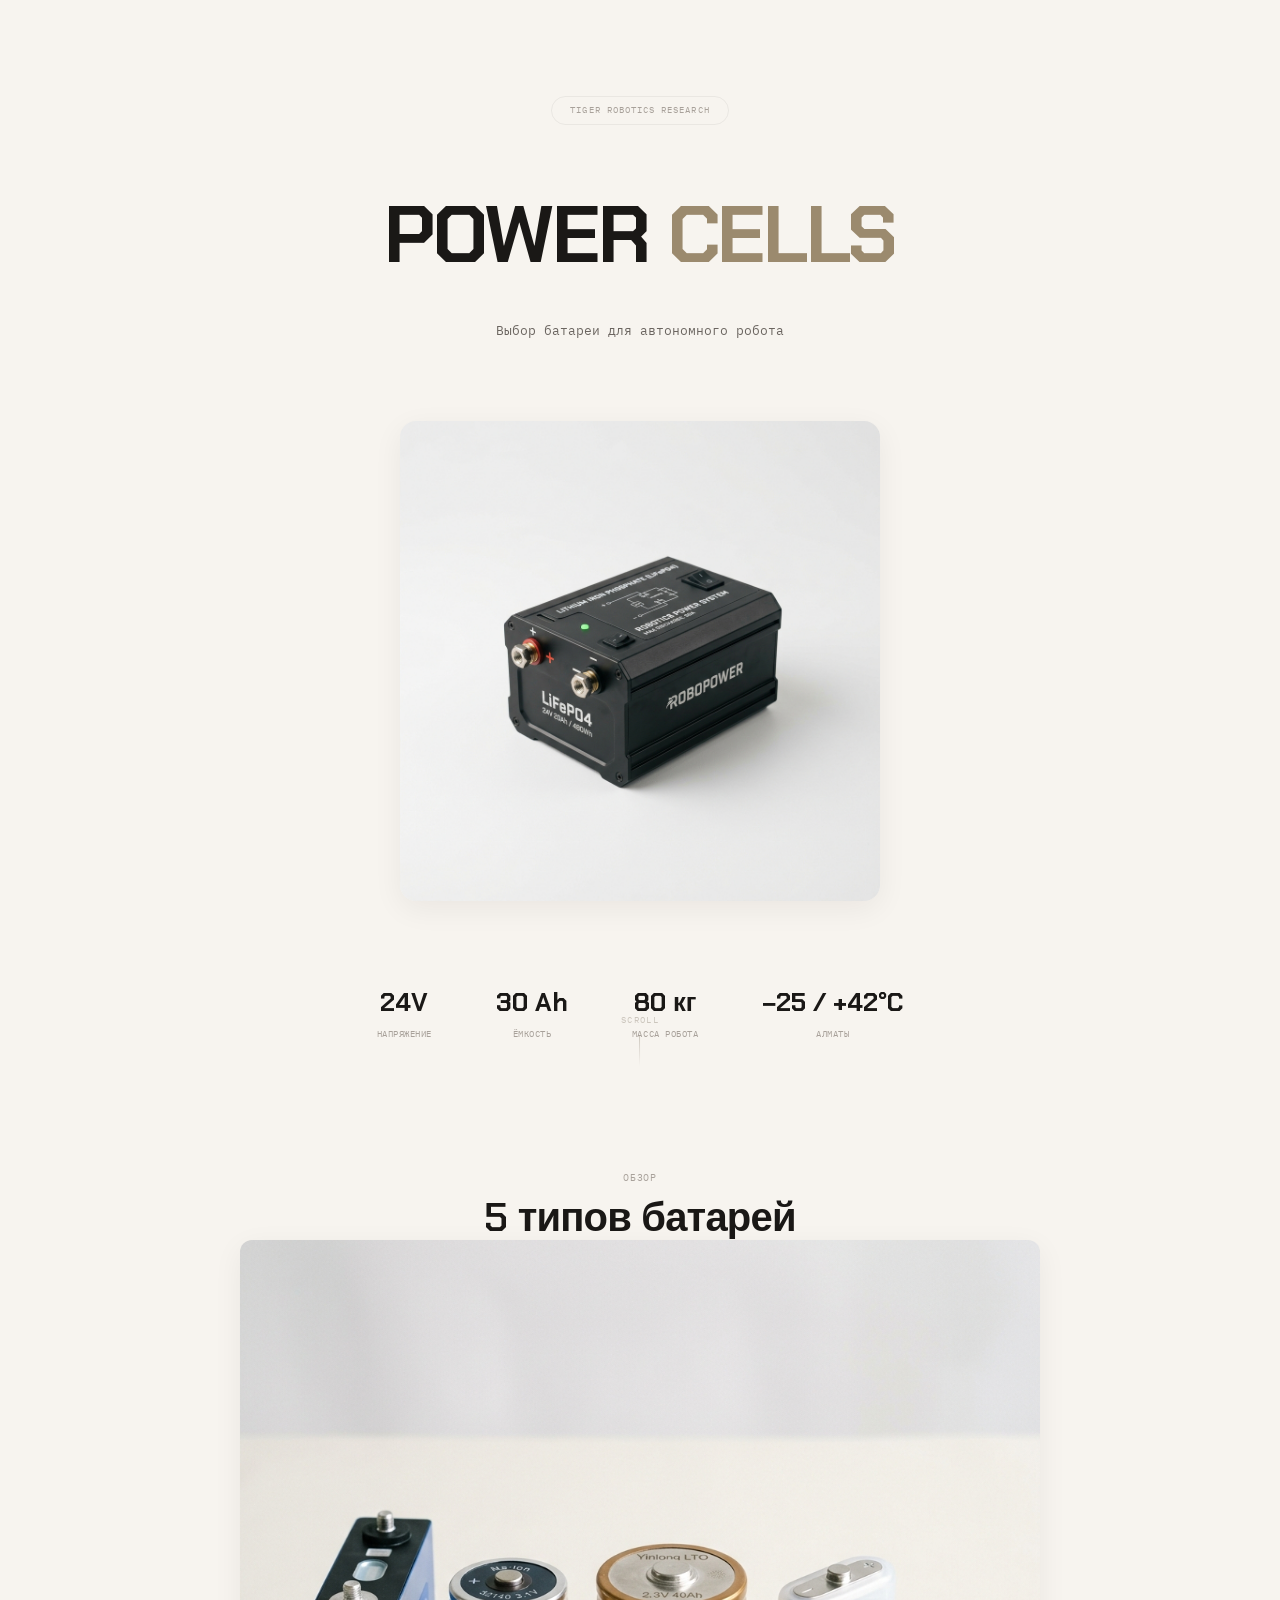
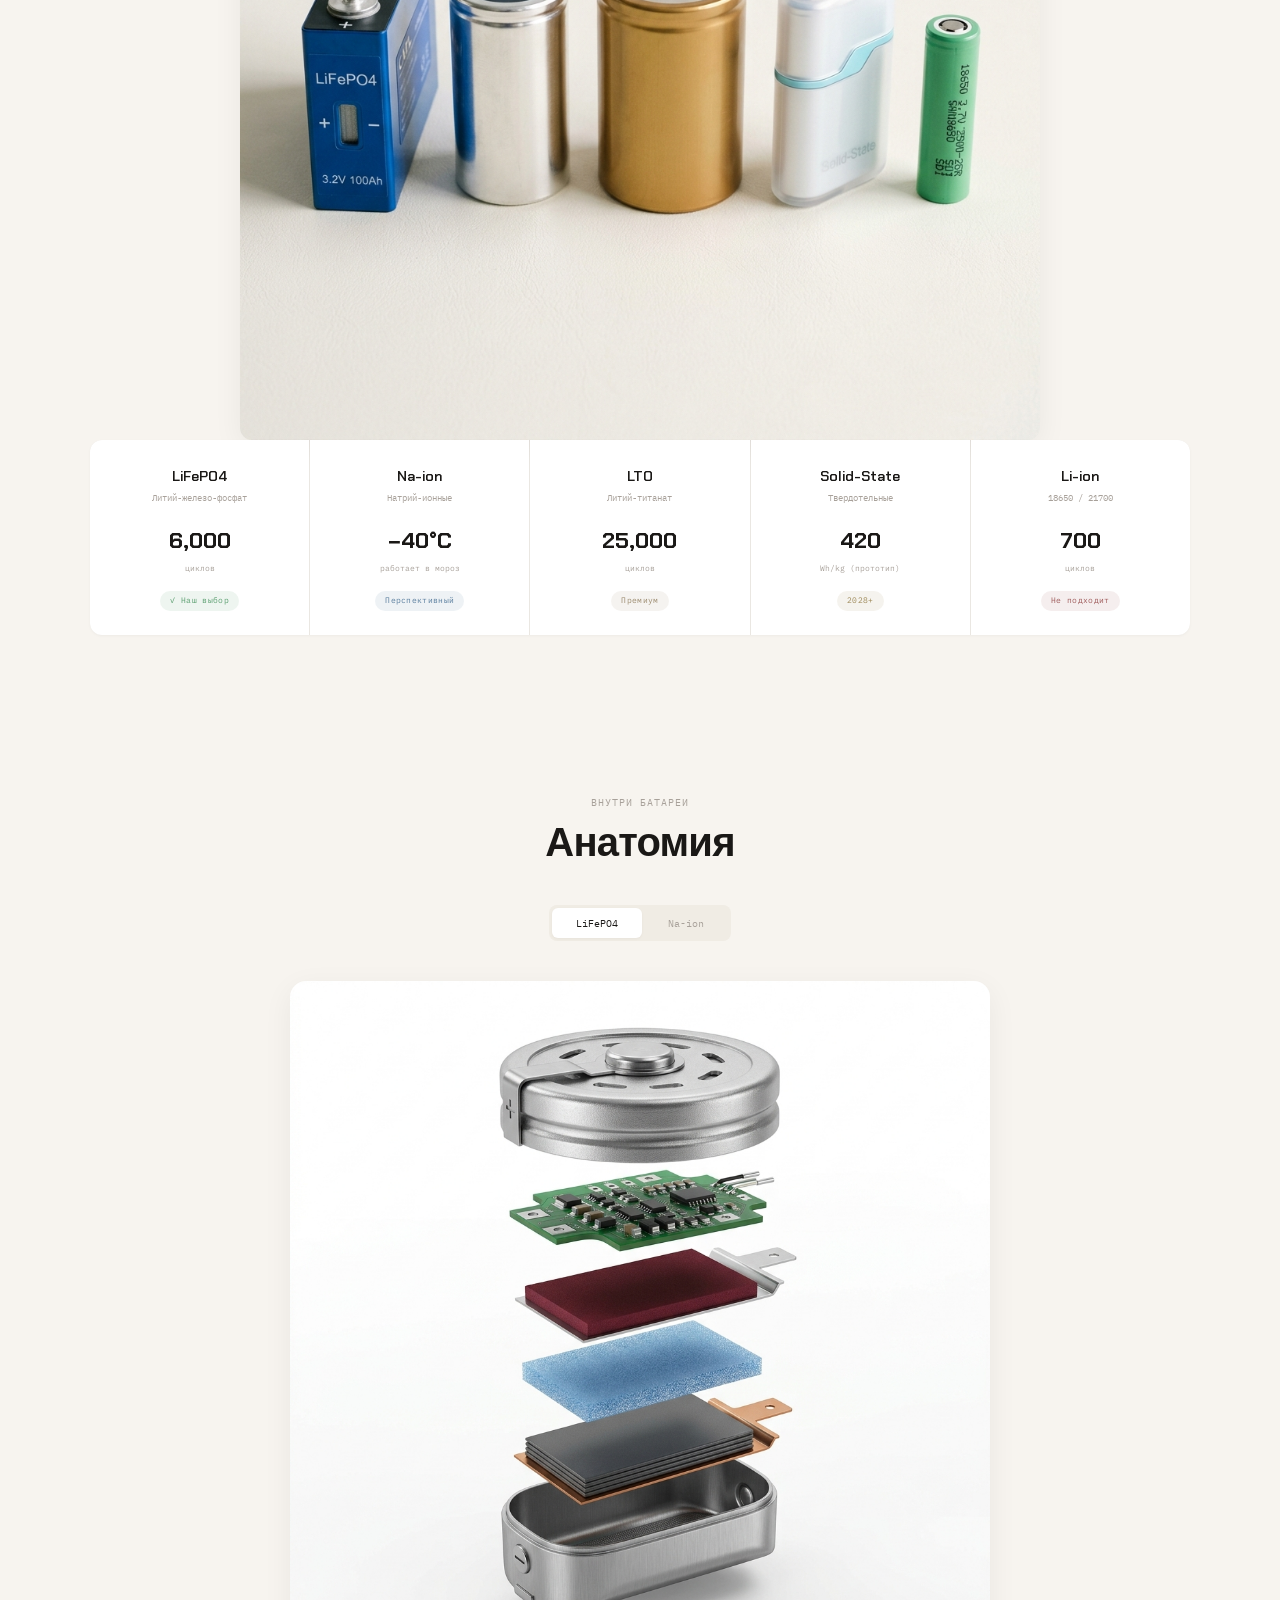
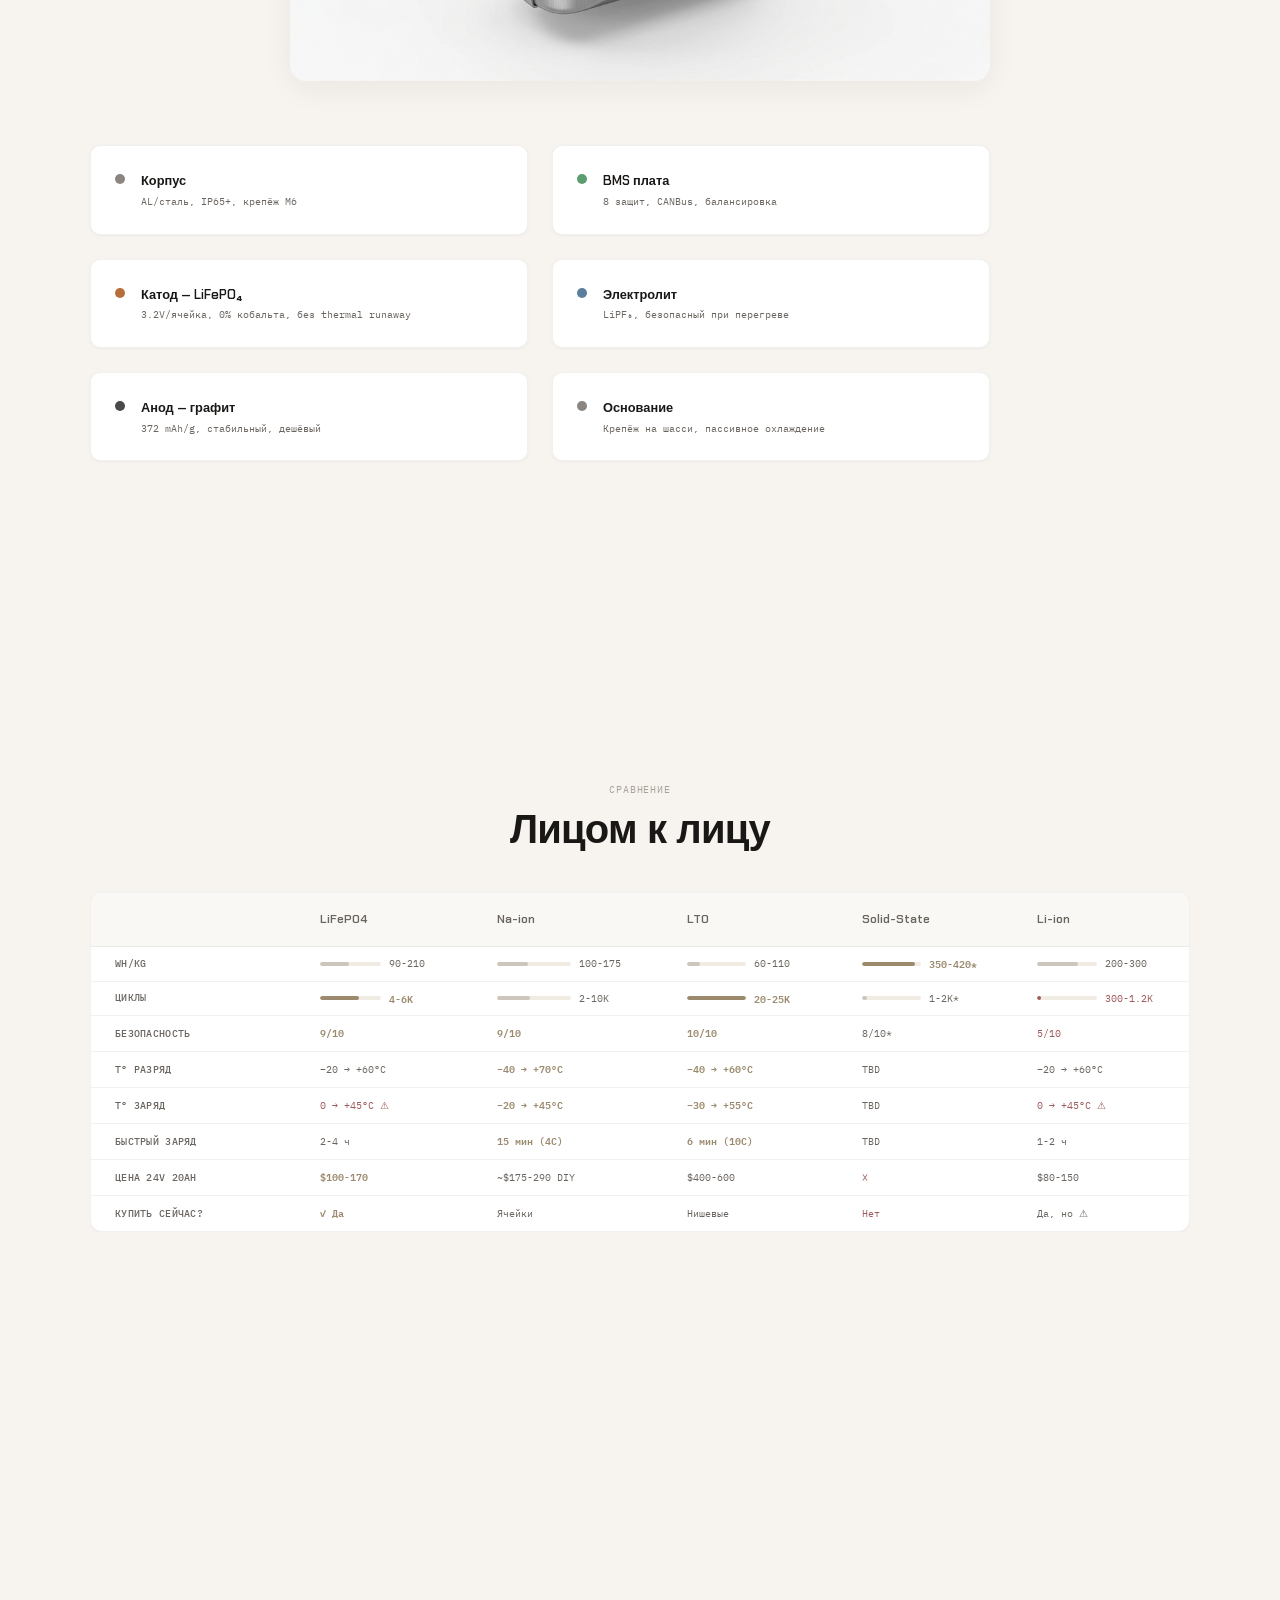
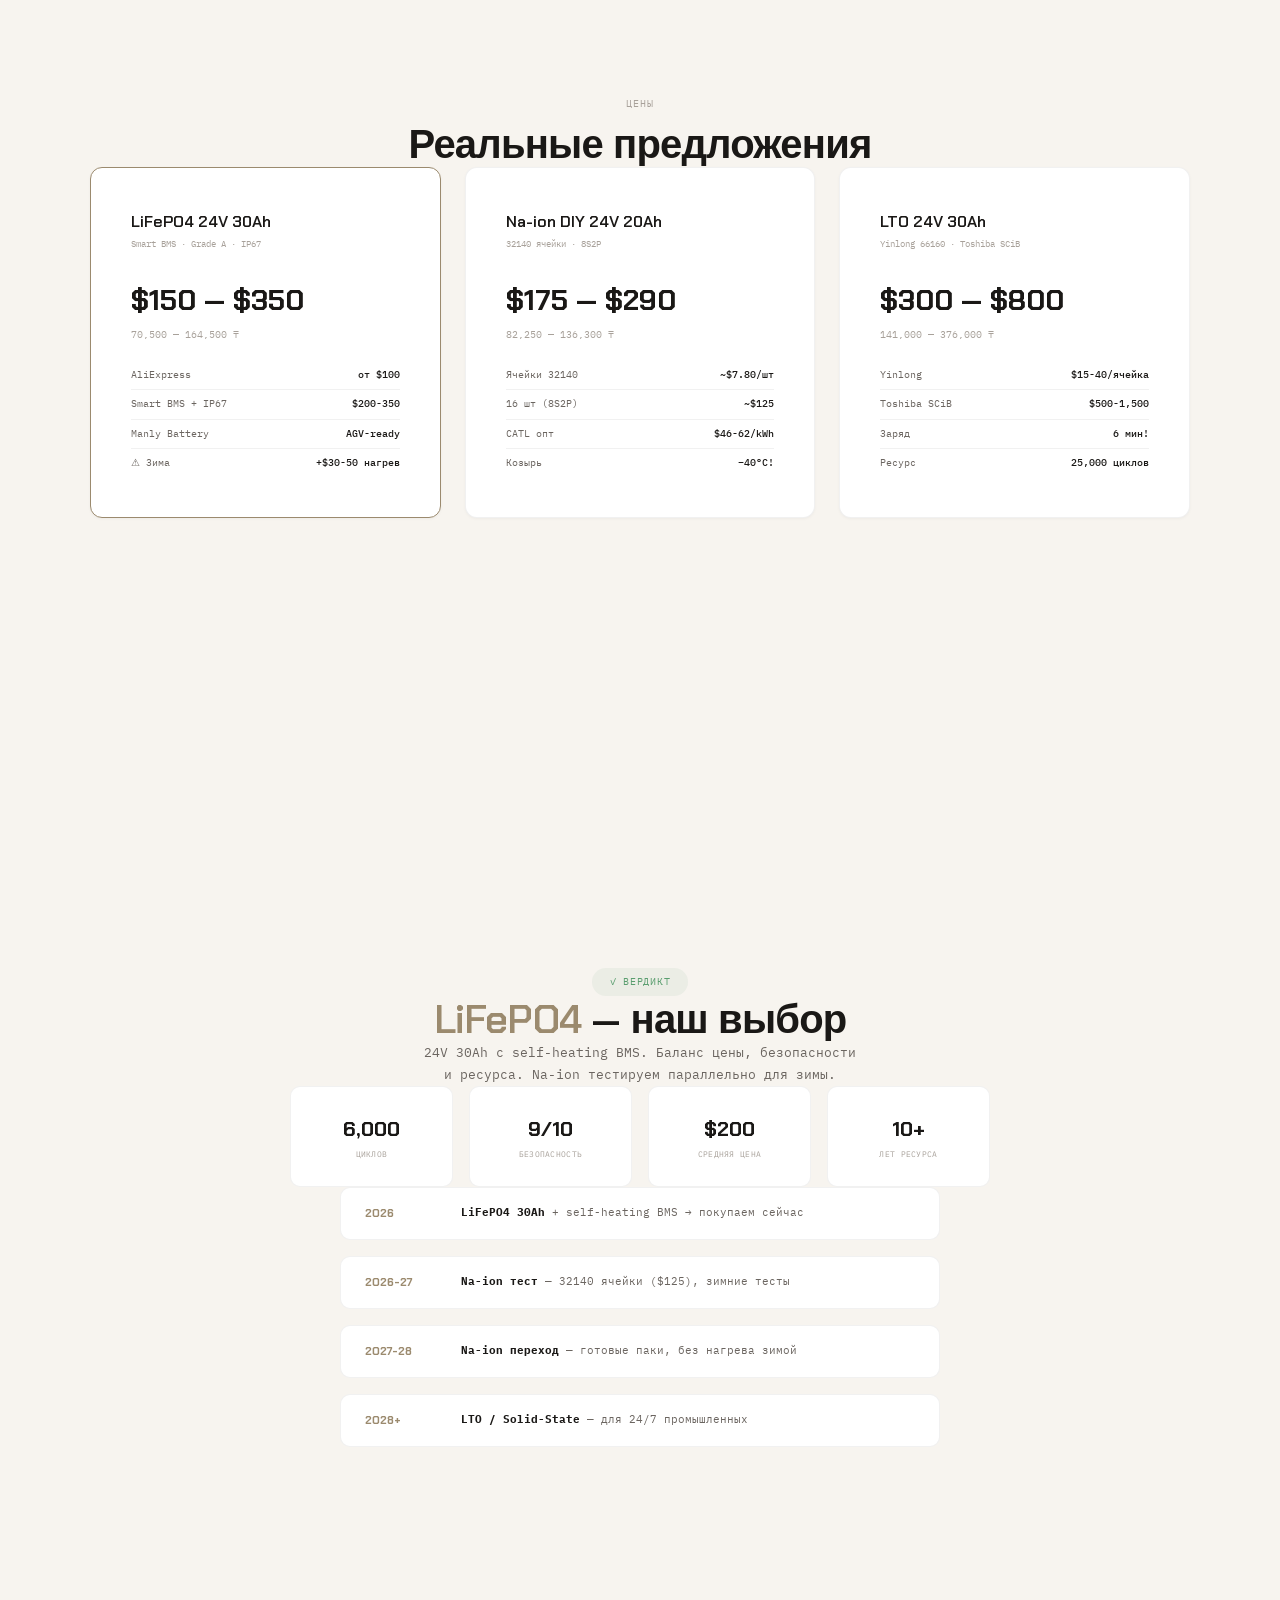
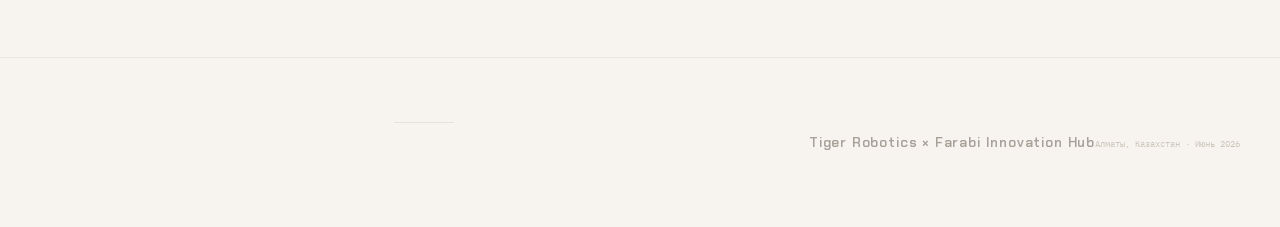
==== index.html @ 467b31fa "Battery presentation - light ivory theme" ====
<!DOCTYPE html>
<html lang="ru">
<head>
  <meta charset="UTF-8">
  <meta name="viewport" content="width=device-width, initial-scale=1.0">
  <meta name="description" content="Анализ батарейных технологий для автономного робота — Tiger Robotics">
  <title>POWER CELLS — Tiger Robotics</title>

  <!-- OG for WhatsApp/Telegram preview -->
  <meta property="og:title" content="POWER CELLS — Tiger Robotics">
  <meta property="og:description" content="Выбор батареи для автономного робота. LiFePO4 vs Na-ion vs LTO.">
  <meta property="og:image" content="img/battery-hero.png">
  <meta property="og:type" content="article">

  <!-- Favicon -->
  <link rel="icon" href="data:image/svg+xml,<svg xmlns='http://www.w3.org/2000/svg' viewBox='0 0 100 100'><text y='.9em' font-size='90'>🔋</text></svg>">

  <link rel="preconnect" href="https://fonts.googleapis.com">
  <link rel="preconnect" href="https://fonts.gstatic.com" crossorigin>
  <link href="https://fonts.googleapis.com/css2?family=Chakra+Petch:wght@400;500;600;700&family=IBM+Plex+Mono:wght@400;500;600&display=swap" rel="stylesheet">
  <link rel="stylesheet" href="style.css">
</head>
<body>

  <!-- ═══ HERO ═══ -->
  <section class="section hero" id="hero">
    <div class="hero-label reveal stagger-1">Tiger Robotics Research</div>
    <h1 class="t-display reveal stagger-2">POWER <span class="t-accent">CELLS</span></h1>
    <p class="t-sub hero-subtitle reveal stagger-3">Выбор батареи для автономного робота</p>

    <div class="hero-image reveal stagger-4">
      <img src="img/battery-hero.png" alt="LiFePO4 battery pack" width="960" height="640">
    </div>

    <div class="hero-specs reveal stagger-5">
      <div>
        <div class="hero-spec-val">24V</div>
        <div class="hero-spec-lbl">Напряжение</div>
      </div>
      <div>
        <div class="hero-spec-val">30 Ah</div>
        <div class="hero-spec-lbl">Ёмкость</div>
      </div>
      <div>
        <div class="hero-spec-val">80 кг</div>
        <div class="hero-spec-lbl">Масса робота</div>
      </div>
      <div>
        <div class="hero-spec-val">−25 / +42°C</div>
        <div class="hero-spec-lbl">Алматы</div>
      </div>
    </div>

    <div class="scroll-hint">Scroll</div>
  </section>


  <!-- ═══ 5 ТИПОВ ═══ -->
  <section class="section types-section" id="types">
    <div class="section-inner">
      <div class="section-head reveal">
        <span class="t-label">Обзор</span>
        <h2 class="t-heading">5 типов батарей</h2>
      </div>

      <div class="types-image reveal stagger-2">
        <img src="img/battery-types.png" alt="Battery cell types comparison" width="1600" height="600">
      </div>

      <div class="types-grid reveal stagger-3">
        <div class="type-cell">
          <div class="type-name">LiFePO4</div>
          <div class="type-chem">Литий-железо-фосфат</div>
          <div class="type-num">6,000</div>
          <div class="type-unit">циклов</div>
          <span class="type-tag tag-rec">✓ Наш выбор</span>
        </div>
        <div class="type-cell">
          <div class="type-name">Na-ion</div>
          <div class="type-chem">Натрий-ионные</div>
          <div class="type-num">−40°C</div>
          <div class="type-unit">работает в мороз</div>
          <span class="type-tag tag-soon">Перспективный</span>
        </div>
        <div class="type-cell">
          <div class="type-name">LTO</div>
          <div class="type-chem">Литий-титанат</div>
          <div class="type-num">25,000</div>
          <div class="type-unit">циклов</div>
          <span class="type-tag tag-prem">Премиум</span>
        </div>
        <div class="type-cell">
          <div class="type-name">Solid-State</div>
          <div class="type-chem">Твердотельные</div>
          <div class="type-num">420</div>
          <div class="type-unit">Wh/kg (прототип)</div>
          <span class="type-tag tag-lab">2028+</span>
        </div>
        <div class="type-cell">
          <div class="type-name">Li-ion</div>
          <div class="type-chem">18650 / 21700</div>
          <div class="type-num">700</div>
          <div class="type-unit">циклов</div>
          <span class="type-tag tag-no">Не подходит</span>
        </div>
      </div>
    </div>
  </section>


  <!-- ═══ АНАТОМИЯ ═══ -->
  <section class="section anatomy-section" id="anatomy">
    <div class="section-inner">
      <div class="section-head reveal">
        <span class="t-label">Внутри батареи</span>
        <h2 class="t-heading">Анатомия</h2>
      </div>

      <div class="type-toggle reveal stagger-2">
        <button class="toggle-btn active" data-type="lifepo4">LiFePO4</button>
        <button class="toggle-btn" data-type="naion">Na-ion</button>
      </div>

      <div class="anatomy-hero reveal stagger-3">
        <img src="img/battery-exploded.png" alt="Battery exploded view" width="1400" height="900">
      </div>

      <!-- LiFePO4 layers -->
      <div class="anatomy-content-group" data-type="lifepo4">
        <div class="anatomy-layers">
          <div class="layer-card reveal stagger-1">
            <div class="layer-dot dot-housing"></div>
            <div>
              <div class="layer-name">Корпус</div>
              <div class="layer-desc">AL/сталь, IP65+, крепёж M6</div>
            </div>
          </div>
          <div class="layer-card reveal stagger-2">
            <div class="layer-dot dot-bms"></div>
            <div>
              <div class="layer-name">BMS плата</div>
              <div class="layer-desc">8 защит, CANBus, балансировка</div>
            </div>
          </div>
          <div class="layer-card reveal stagger-3">
            <div class="layer-dot dot-cathode"></div>
            <div>
              <div class="layer-name">Катод — LiFePO₄</div>
              <div class="layer-desc">3.2V/ячейка, 0% кобальта, без thermal runaway</div>
            </div>
          </div>
          <div class="layer-card reveal stagger-4">
            <div class="layer-dot dot-electro"></div>
            <div>
              <div class="layer-name">Электролит</div>
              <div class="layer-desc">LiPF₆, безопасный при перегреве</div>
            </div>
          </div>
          <div class="layer-card reveal stagger-5">
            <div class="layer-dot dot-anode"></div>
            <div>
              <div class="layer-name">Анод — графит</div>
              <div class="layer-desc">372 mAh/g, стабильный, дешёвый</div>
            </div>
          </div>
          <div class="layer-card reveal stagger-5">
            <div class="layer-dot dot-bottom"></div>
            <div>
              <div class="layer-name">Основание</div>
              <div class="layer-desc">Крепёж на шасси, пассивное охлаждение</div>
            </div>
          </div>
        </div>
      </div>

      <!-- Na-ion layers -->
      <div class="anatomy-content-group" data-type="naion" style="display:none;">
        <div class="anatomy-layers">
          <div class="layer-card reveal stagger-1">
            <div class="layer-dot dot-housing"></div>
            <div>
              <div class="layer-name">Корпус</div>
              <div class="layer-desc">Разряд до 0V для транспортировки</div>
            </div>
          </div>
          <div class="layer-card reveal stagger-2">
            <div class="layer-dot dot-bms"></div>
            <div>
              <div class="layer-name">BMS</div>
              <div class="layer-desc">~3.1V/ячейка, другой SOC-алгоритм</div>
            </div>
          </div>
          <div class="layer-card reveal stagger-3">
            <div class="layer-dot dot-cathode"></div>
            <div>
              <div class="layer-name">Катод — Прусский синий</div>
              <div class="layer-desc">0% лития, 0% кобальта, −30-40% стоимость</div>
            </div>
          </div>
          <div class="layer-card reveal stagger-4">
            <div class="layer-dot dot-electro"></div>
            <div>
              <div class="layer-name">Электролит — козырь!</div>
              <div class="layer-desc">NaPF₆, работает при −40°C, 90% ёмкости</div>
            </div>
          </div>
          <div class="layer-card reveal stagger-5">
            <div class="layer-dot dot-anode"></div>
            <div>
              <div class="layer-name">Анод — Hard Carbon</div>
              <div class="layer-desc">Из биомассы, дешёвый</div>
            </div>
          </div>
          <div class="layer-card reveal stagger-5">
            <div class="layer-dot dot-bottom"></div>
            <div>
              <div class="layer-name">Токосъёмники</div>
              <div class="layer-desc">AL/AL (не медь) — дешевле и легче</div>
            </div>
          </div>
        </div>
      </div>
    </div>
  </section>


  <!-- ═══ СРАВНЕНИЕ ═══ -->
  <section class="section comparison-section" id="comparison">
    <div class="section-inner">
      <div class="section-head reveal">
        <span class="t-label">Сравнение</span>
        <h2 class="t-heading">Лицом к лицу</h2>
      </div>

      <div class="reveal stagger-2" style="overflow-x: auto; margin-top: var(--s-xl);">
        <table class="comp-table">
          <thead>
            <tr>
              <th></th>
              <th>LiFePO4</th>
              <th>Na-ion</th>
              <th>LTO</th>
              <th>Solid-State</th>
              <th>Li-ion</th>
            </tr>
          </thead>
          <tbody>
            <tr>
              <td>Wh/kg</td>
              <td><div class="bar-mini"><div class="bar-track-mini"><div class="bar-fill-mini" style="width:48%"></div></div><span class="bar-val">90-210</span></div></td>
              <td><div class="bar-mini"><div class="bar-track-mini"><div class="bar-fill-mini" style="width:42%"></div></div><span class="bar-val">100-175</span></div></td>
              <td><div class="bar-mini"><div class="bar-track-mini"><div class="bar-fill-mini" style="width:22%"></div></div><span class="bar-val">60-110</span></div></td>
              <td><div class="bar-mini"><div class="bar-track-mini"><div class="bar-fill-mini best" style="width:90%"></div></div><span class="bar-val best">350-420*</span></div></td>
              <td><div class="bar-mini"><div class="bar-track-mini"><div class="bar-fill-mini" style="width:68%"></div></div><span class="bar-val">200-300</span></div></td>
            </tr>
            <tr>
              <td>Циклы</td>
              <td><div class="bar-mini"><div class="bar-track-mini"><div class="bar-fill-mini best" style="width:65%"></div></div><span class="bar-val best">4-6K</span></div></td>
              <td><div class="bar-mini"><div class="bar-track-mini"><div class="bar-fill-mini" style="width:45%"></div></div><span class="bar-val">2-10K</span></div></td>
              <td><div class="bar-mini"><div class="bar-track-mini"><div class="bar-fill-mini best" style="width:100%"></div></div><span class="bar-val best">20-25K</span></div></td>
              <td><div class="bar-mini"><div class="bar-track-mini"><div class="bar-fill-mini" style="width:10%"></div></div><span class="bar-val">1-2K*</span></div></td>
              <td><div class="bar-mini"><div class="bar-track-mini"><div class="bar-fill-mini bad" style="width:8%"></div></div><span class="bar-val bad">300-1.2K</span></div></td>
            </tr>
            <tr>
              <td>Безопасность</td>
              <td><span class="bar-val best">9/10</span></td>
              <td><span class="bar-val best">9/10</span></td>
              <td><span class="bar-val best">10/10</span></td>
              <td><span class="bar-val">8/10*</span></td>
              <td><span class="bar-val bad">5/10</span></td>
            </tr>
            <tr>
              <td>t° разряд</td>
              <td><span class="bar-val">−20 → +60°C</span></td>
              <td><span class="bar-val best">−40 → +70°C</span></td>
              <td><span class="bar-val best">−40 → +60°C</span></td>
              <td><span class="bar-val">TBD</span></td>
              <td><span class="bar-val">−20 → +60°C</span></td>
            </tr>
            <tr>
              <td>t° заряд</td>
              <td><span class="bar-val bad">0 → +45°C ⚠</span></td>
              <td><span class="bar-val best">−20 → +45°C</span></td>
              <td><span class="bar-val best">−30 → +55°C</span></td>
              <td><span class="bar-val">TBD</span></td>
              <td><span class="bar-val bad">0 → +45°C ⚠</span></td>
            </tr>
            <tr>
              <td>Быстрый заряд</td>
              <td><span class="bar-val">2-4 ч</span></td>
              <td><span class="bar-val best">15 мин (4C)</span></td>
              <td><span class="bar-val best">6 мин (10C)</span></td>
              <td><span class="bar-val">TBD</span></td>
              <td><span class="bar-val">1-2 ч</span></td>
            </tr>
            <tr>
              <td>Цена 24V 20Ah</td>
              <td><span class="bar-val best">$100-170</span></td>
              <td><span class="bar-val">~$175-290 DIY</span></td>
              <td><span class="bar-val">$400-600</span></td>
              <td><span class="bar-val bad">❌</span></td>
              <td><span class="bar-val">$80-150</span></td>
            </tr>
            <tr>
              <td>Купить сейчас?</td>
              <td><span class="bar-val best">✓ Да</span></td>
              <td><span class="bar-val">Ячейки</span></td>
              <td><span class="bar-val">Нишевые</span></td>
              <td><span class="bar-val bad">Нет</span></td>
              <td><span class="bar-val">Да, но ⚠</span></td>
            </tr>
          </tbody>
        </table>
      </div>
    </div>
  </section>


  <!-- ═══ ЦЕНЫ ═══ -->
  <section class="section pricing-section" id="pricing">
    <div class="section-inner">
      <div class="section-head reveal">
        <span class="t-label">Цены</span>
        <h2 class="t-heading">Реальные предложения</h2>
      </div>

      <div class="price-row">
        <div class="price-card featured reveal stagger-1">
          <div class="pc-name">LiFePO4 24V 30Ah</div>
          <div class="pc-type">Smart BMS · Grade A · IP67</div>
          <div class="pc-price">$150 — $350</div>
          <div class="pc-tenge">70,500 — 164,500 ₸</div>
          <div class="pc-details">
            <div class="pc-row"><span>AliExpress</span><span class="pc-row-val">от $100</span></div>
            <div class="pc-row"><span>Smart BMS + IP67</span><span class="pc-row-val">$200-350</span></div>
            <div class="pc-row"><span>Manly Battery</span><span class="pc-row-val">AGV-ready</span></div>
            <div class="pc-row"><span>⚠ Зима</span><span class="pc-row-val">+$30-50 нагрев</span></div>
          </div>
        </div>

        <div class="price-card reveal stagger-2">
          <div class="pc-name">Na-ion DIY 24V 20Ah</div>
          <div class="pc-type">32140 ячейки · 8S2P</div>
          <div class="pc-price">$175 — $290</div>
          <div class="pc-tenge">82,250 — 136,300 ₸</div>
          <div class="pc-details">
            <div class="pc-row"><span>Ячейки 32140</span><span class="pc-row-val">~$7.80/шт</span></div>
            <div class="pc-row"><span>16 шт (8S2P)</span><span class="pc-row-val">~$125</span></div>
            <div class="pc-row"><span>CATL опт</span><span class="pc-row-val">$46-62/kWh</span></div>
            <div class="pc-row"><span>Козырь</span><span class="pc-row-val">−40°C!</span></div>
          </div>
        </div>

        <div class="price-card reveal stagger-3">
          <div class="pc-name">LTO 24V 30Ah</div>
          <div class="pc-type">Yinlong 66160 · Toshiba SCiB</div>
          <div class="pc-price">$300 — $800</div>
          <div class="pc-tenge">141,000 — 376,000 ₸</div>
          <div class="pc-details">
            <div class="pc-row"><span>Yinlong</span><span class="pc-row-val">$15-40/ячейка</span></div>
            <div class="pc-row"><span>Toshiba SCiB</span><span class="pc-row-val">$500-1,500</span></div>
            <div class="pc-row"><span>Заряд</span><span class="pc-row-val">6 мин!</span></div>
            <div class="pc-row"><span>Ресурс</span><span class="pc-row-val">25,000 циклов</span></div>
          </div>
        </div>
      </div>
    </div>
  </section>


  <!-- ═══ РЕКОМЕНДАЦИЯ ═══ -->
  <section class="section rec-section" id="recommendation">
    <div class="section-inner">
      <div class="rec-badge reveal stagger-1">✓ Вердикт</div>
      <h2 class="t-heading reveal stagger-2"><span class="t-accent">LiFePO4</span> — наш выбор</h2>
      <p class="rec-desc reveal stagger-3">
        24V 30Ah с self-heating BMS. Баланс цены, безопасности и ресурса. Na-ion тестируем параллельно для зимы.
      </p>

      <div class="rec-grid reveal stagger-4">
        <div class="rec-stat">
          <div class="rec-stat-val">6,000</div>
          <div class="rec-stat-lbl">Циклов</div>
        </div>
        <div class="rec-stat">
          <div class="rec-stat-val">9/10</div>
          <div class="rec-stat-lbl">Безопасность</div>
        </div>
        <div class="rec-stat">
          <div class="rec-stat-val">$200</div>
          <div class="rec-stat-lbl">Средняя цена</div>
        </div>
        <div class="rec-stat">
          <div class="rec-stat-val">10+</div>
          <div class="rec-stat-lbl">Лет ресурса</div>
        </div>
      </div>

      <div class="roadmap reveal stagger-5">
        <div class="road-step">
          <div class="road-year">2026</div>
          <div class="road-text"><strong>LiFePO4 30Ah</strong> + self-heating BMS → покупаем сейчас</div>
        </div>
        <div class="road-step">
          <div class="road-year">2026-27</div>
          <div class="road-text"><strong>Na-ion тест</strong> — 32140 ячейки ($125), зимние тесты</div>
        </div>
        <div class="road-step">
          <div class="road-year">2027-28</div>
          <div class="road-text"><strong>Na-ion переход</strong> — готовые паки, без нагрева зимой</div>
        </div>
        <div class="road-step">
          <div class="road-year">2028+</div>
          <div class="road-text"><strong>LTO / Solid-State</strong> — для 24/7 промышленных</div>
        </div>
      </div>
    </div>
  </section>


  <!-- ═══ FOOTER ═══ -->
  <footer class="section footer" id="footer">
    <div class="divider" style="margin-bottom: var(--s-xl);"></div>
    <div class="footer-brand">Tiger Robotics × Farabi Innovation Hub</div>
    <div class="footer-sub">Алматы, Казахстан · Июнь 2026</div>
  </footer>

  <script src="script.js"></script>
</body>
</html>
---- style.css ----
/* ═══════════════════════════════════════════════════
   POWER CELLS — Tiger Robotics
   Light Ivory Theme — Mercedes S-Class Interior
   ═══════════════════════════════════════════════════ */

:root {
  /* Ivory / Warm White Palette */
  --bg:            #F7F4EF;
  --bg-warm:       #F0ECE4;
  --bg-card:       #FFFFFF;
  --bg-surface:    #FAF8F4;

  --ink:           #1A1816;
  --ink-secondary: #6B6560;
  --ink-muted:     #A8A19A;
  --ink-faint:     #CCC6BD;

  /* Accent — warm champagne, never aggressive */
  --accent:        #9B8A6E;
  --accent-light:  #BFA97E;
  --accent-bg:     rgba(155, 138, 110, 0.08);

  /* Status — muted, noble */
  --green:         #5A9E6F;
  --blue:          #5A7E9E;
  --red:           #9E5A5A;
  --gold:          #9E8A5A;

  --border:        rgba(26, 24, 22, 0.06);
  --border-hover:  rgba(26, 24, 22, 0.12);
  --shadow:        0 1px 3px rgba(26, 24, 22, 0.04);
  --shadow-lg:     0 8px 30px rgba(26, 24, 22, 0.06);

  /* Fonts */
  --font-display:  'Chakra Petch', sans-serif;
  --font-body:     'IBM Plex Mono', monospace;

  /* Spacing */
  --s-xs: 0.25rem;
  --s-sm: 0.5rem;
  --s-md: 1rem;
  --s-lg: 1.5rem;
  --s-xl: 2.5rem;
  --s-2xl: 4rem;
  --s-3xl: 6rem;
  --s-4xl: 10rem;

  /* Motion — Emil Kowalski */
  --ease-out:    cubic-bezier(0.23, 1, 0.32, 1);
  --ease-in-out: cubic-bezier(0.77, 0, 0.175, 1);
}

/* ── Reset ────────────────────────────────────────── */
*, *::before, *::after { margin: 0; padding: 0; box-sizing: border-box; }

html {
  scroll-behavior: smooth;
  -webkit-font-smoothing: antialiased;
}

body {
  font-family: var(--font-body);
  font-size: 13px;
  line-height: 1.7;
  color: var(--ink);
  background: var(--bg);
  overflow-x: hidden;
}

::selection {
  background: var(--accent);
  color: white;
}

img { max-width: 100%; height: auto; display: block; }

/* ── Typography ──────────────────────────────────── */
h1, h2, h3 {
  font-family: var(--font-display);
  font-weight: 600;
  line-height: 1.15;
  letter-spacing: -0.02em;
  color: var(--ink);
  text-wrap: balance;
}

.t-display {
  font-size: clamp(2.5rem, 7vw, 5rem);
  font-weight: 700;
  letter-spacing: -0.03em;
  text-transform: uppercase;
}

.t-heading {
  font-size: clamp(1.5rem, 4vw, 2.5rem);
}

.t-sub {
  font-family: var(--font-body);
  font-size: 0.8rem;
  color: var(--ink-secondary);
  line-height: 1.6;
}

.t-label {
  font-family: var(--font-body);
  font-size: 0.6rem;
  letter-spacing: 0.1em;
  text-transform: uppercase;
  color: var(--ink-muted);
}

.t-accent { color: var(--accent); }

/* ── Section ─────────────────────────────────────── */
.section {
  min-height: 100vh;
  display: flex;
  align-items: center;
  justify-content: center;
  padding: var(--s-2xl) var(--s-xl);
  position: relative;
}

.section-inner {
  width: 100%;
  max-width: 1100px;
  margin: 0 auto;
}

/* ── Reveal System ───────────────────────────────── */
.reveal {
  opacity: 0;
  transform: translateY(16px);
  transition: opacity 600ms var(--ease-out), transform 600ms var(--ease-out);
}
.reveal.visible {
  opacity: 1;
  transform: translateY(0);
}

.stagger-1 { transition-delay: 0ms; }
.stagger-2 { transition-delay: 100ms; }
.stagger-3 { transition-delay: 200ms; }
.stagger-4 { transition-delay: 300ms; }
.stagger-5 { transition-delay: 400ms; }

/* ══════════════════════════════════════════════════
   HERO
   ══════════════════════════════════════════════════ */
.hero {
  text-align: center;
  flex-direction: column;
  gap: var(--s-xl);
  padding-top: var(--s-3xl);
}

.hero-label {
  display: inline-block;
  padding: 6px 18px;
  border: 1px solid var(--border);
  border-radius: 100px;
  font-size: 0.55rem;
  letter-spacing: 0.12em;
  text-transform: uppercase;
  color: var(--ink-muted);
}

.hero h1 {
  margin-top: var(--s-lg);
}

.hero-subtitle {
  max-width: 50ch;
  margin: 0 auto;
}

.hero-image {
  max-width: 480px;
  margin: var(--s-xl) auto 0;
  border-radius: 16px;
  overflow: hidden;
  box-shadow: var(--shadow-lg);
}

.hero-specs {
  display: flex;
  justify-content: center;
  gap: var(--s-2xl);
  margin-top: var(--s-xl);
  flex-wrap: wrap;
}

.hero-spec-val {
  font-family: var(--font-display);
  font-size: 1.6rem;
  font-weight: 700;
  color: var(--ink);
}

.hero-spec-lbl {
  font-size: 0.55rem;
  color: var(--ink-muted);
  text-transform: uppercase;
  letter-spacing: 0.06em;
  margin-top: 2px;
}

.scroll-hint {
  position: absolute;
  bottom: var(--s-xl);
  left: 50%;
  transform: translateX(-50%);
  font-size: 0.55rem;
  color: var(--ink-faint);
  letter-spacing: 0.15em;
  text-transform: uppercase;
}

.scroll-hint::after {
  content: '';
  display: block;
  width: 1px;
  height: 30px;
  background: linear-gradient(to bottom, var(--ink-faint), transparent);
  margin: 8px auto 0;
  animation: scroll-pulse 2s ease-in-out infinite;
}

@keyframes scroll-pulse {
  0%, 100% { opacity: 0.3; transform: scaleY(0.6); }
  50% { opacity: 1; transform: scaleY(1); }
}

/* ══════════════════════════════════════════════════
   TYPES OVERVIEW
   ══════════════════════════════════════════════════ */
.types-section {
  flex-direction: column;
  gap: var(--s-2xl);
}

.section-head {
  text-align: center;
}

.section-head .t-label {
  margin-bottom: var(--s-sm);
  display: block;
}

.types-image {
  max-width: 800px;
  margin: 0 auto;
  border-radius: 12px;
  overflow: hidden;
  box-shadow: var(--shadow-lg);
}

.types-grid {
  display: grid;
  grid-template-columns: repeat(5, 1fr);
  gap: 1px;
  background: var(--border);
  border-radius: 12px;
  overflow: hidden;
  box-shadow: var(--shadow);
}

.type-cell {
  background: var(--bg-card);
  padding: var(--s-lg);
  text-align: center;
  transition: background 300ms var(--ease-out);
}

.type-cell:hover {
  background: var(--bg-surface);
}

.type-name {
  font-family: var(--font-display);
  font-size: 0.9rem;
  font-weight: 600;
  margin-bottom: 2px;
}

.type-chem {
  font-size: 0.55rem;
  color: var(--ink-muted);
  margin-bottom: var(--s-md);
}

.type-num {
  font-family: var(--font-display);
  font-size: 1.4rem;
  font-weight: 700;
}

.type-unit {
  font-size: 0.5rem;
  color: var(--ink-muted);
  display: block;
  margin-top: 2px;
}

.type-tag {
  display: inline-block;
  padding: 3px 10px;
  border-radius: 100px;
  font-size: 0.5rem;
  letter-spacing: 0.04em;
  margin-top: var(--s-md);
}

.tag-rec  { background: rgba(90, 158, 111, 0.1); color: var(--green); }
.tag-soon { background: rgba(90, 126, 158, 0.1); color: var(--blue); }
.tag-prem { background: rgba(155, 138, 110, 0.1); color: var(--accent); }
.tag-lab  { background: rgba(158, 138, 90, 0.1); color: var(--gold); }
.tag-no   { background: rgba(158, 90, 90, 0.1); color: var(--red); }


/* ══════════════════════════════════════════════════
   ANATOMY — EXPLODED VIEW
   ══════════════════════════════════════════════════ */
.anatomy-section {
  min-height: auto;
  padding: var(--s-3xl) var(--s-xl);
  flex-direction: column;
}

.anatomy-hero {
  width: 100%;
  max-width: 700px;
  margin: var(--s-xl) auto;
  border-radius: 16px;
  overflow: hidden;
  box-shadow: var(--shadow-lg);
}

.anatomy-layers {
  display: grid;
  grid-template-columns: 1fr 1fr;
  gap: var(--s-lg);
  margin-top: var(--s-2xl);
  max-width: 900px;
  width: 100%;
}

.layer-card {
  display: flex;
  align-items: flex-start;
  gap: var(--s-md);
  padding: var(--s-lg);
  background: var(--bg-card);
  border-radius: 10px;
  border: 1px solid var(--border);
  box-shadow: var(--shadow);
  transition: transform 300ms var(--ease-out), box-shadow 300ms var(--ease-out);
}

.layer-card:hover {
  transform: translateY(-2px);
  box-shadow: var(--shadow-lg);
}

.layer-dot {
  width: 10px;
  height: 10px;
  border-radius: 50%;
  flex-shrink: 0;
  margin-top: 4px;
}

.dot-housing  { background: #8A8580; }
.dot-bms      { background: var(--green); }
.dot-cathode  { background: #B86E3A; }
.dot-electro  { background: var(--blue); }
.dot-anode    { background: #4A4A4A; }
.dot-bottom   { background: #8A8580; }

.layer-name {
  font-family: var(--font-display);
  font-size: 0.8rem;
  font-weight: 600;
  margin-bottom: 2px;
}

.layer-desc {
  font-size: 0.65rem;
  color: var(--ink-secondary);
  line-height: 1.5;
}

/* Battery type toggle */
.type-toggle {
  display: flex;
  gap: 2px;
  padding: 3px;
  background: var(--bg-warm);
  border-radius: 8px;
  margin: var(--s-xl) auto 0;
  width: fit-content;
}

.toggle-btn {
  padding: 8px 24px;
  border: none;
  border-radius: 6px;
  background: transparent;
  font-family: var(--font-body);
  font-size: 0.65rem;
  color: var(--ink-muted);
  cursor: pointer;
  transition: all 200ms var(--ease-out);
}

.toggle-btn:active { transform: scale(0.97); }

.toggle-btn.active {
  background: var(--bg-card);
  color: var(--ink);
  box-shadow: var(--shadow);
}


/* ══════════════════════════════════════════════════
   COMPARISON
   ══════════════════════════════════════════════════ */
.comparison-section {
  flex-direction: column;
}

.comp-table {
  width: 100%;
  border-collapse: separate;
  border-spacing: 0;
  font-size: 0.7rem;
  background: var(--bg-card);
  border-radius: 12px;
  overflow: hidden;
  box-shadow: var(--shadow);
  border: 1px solid var(--border);
}

.comp-table thead th {
  font-family: var(--font-display);
  font-weight: 600;
  font-size: 0.75rem;
  color: var(--ink-secondary);
  text-align: left;
  padding: var(--s-md) var(--s-lg);
  background: var(--bg-surface);
  border-bottom: 1px solid var(--border);
}

.comp-table tbody td {
  padding: var(--s-sm) var(--s-lg);
  border-bottom: 1px solid var(--border);
  vertical-align: middle;
}

.comp-table tbody tr:last-child td { border-bottom: none; }

.comp-table tbody tr {
  transition: background 200ms var(--ease-out);
}

.comp-table tbody tr:hover {
  background: var(--accent-bg);
}

.comp-table tbody td:first-child {
  font-weight: 500;
  color: var(--ink-secondary);
  font-size: 0.6rem;
  text-transform: uppercase;
  letter-spacing: 0.03em;
}

/* Mini progress bar */
.bar-mini {
  display: flex;
  align-items: center;
  gap: 8px;
}

.bar-track-mini {
  flex: 1;
  height: 4px;
  background: var(--bg-warm);
  border-radius: 2px;
  overflow: hidden;
}

.bar-fill-mini {
  height: 100%;
  border-radius: 2px;
  background: var(--ink-faint);
  transform-origin: left;
  transform: scaleX(0);
  transition: transform 800ms var(--ease-out);
}

.bar-fill-mini.animated { transform: scaleX(1); }
.bar-fill-mini.best { background: var(--accent); }
.bar-fill-mini.bad { background: var(--red); }

.bar-val {
  font-size: 0.65rem;
  color: var(--ink-secondary);
  white-space: nowrap;
  min-width: 60px;
}

.bar-val.best { color: var(--accent); font-weight: 600; }
.bar-val.bad { color: var(--red); }


/* ══════════════════════════════════════════════════
   PRICING
   ══════════════════════════════════════════════════ */
.pricing-section {
  flex-direction: column;
  gap: var(--s-2xl);
}

.price-row {
  display: grid;
  grid-template-columns: repeat(auto-fit, minmax(230px, 1fr));
  gap: var(--s-lg);
}

.price-card {
  background: var(--bg-card);
  border: 1px solid var(--border);
  border-radius: 12px;
  padding: var(--s-xl);
  box-shadow: var(--shadow);
  transition: transform 300ms var(--ease-out), box-shadow 300ms var(--ease-out);
}

.price-card:hover {
  transform: translateY(-3px);
  box-shadow: var(--shadow-lg);
}

.price-card.featured {
  border-color: var(--accent);
}

.pc-name {
  font-family: var(--font-display);
  font-size: 1rem;
  font-weight: 600;
}

.pc-type {
  font-size: 0.55rem;
  color: var(--ink-muted);
  margin-top: 2px;
  margin-bottom: var(--s-lg);
}

.pc-price {
  font-family: var(--font-display);
  font-size: 1.8rem;
  font-weight: 700;
  color: var(--ink);
}

.pc-tenge {
  font-size: 0.6rem;
  color: var(--ink-muted);
  margin-top: 2px;
}

.pc-details {
  margin-top: var(--s-lg);
  display: flex;
  flex-direction: column;
  gap: 6px;
}

.pc-row {
  display: flex;
  justify-content: space-between;
  font-size: 0.6rem;
  color: var(--ink-secondary);
  padding-bottom: 6px;
  border-bottom: 1px solid var(--border);
}

.pc-row:last-child { border-bottom: none; }
.pc-row-val { color: var(--ink); font-weight: 500; }


/* ══════════════════════════════════════════════════
   RECOMMENDATION
   ══════════════════════════════════════════════════ */
.rec-section {
  text-align: center;
  flex-direction: column;
  gap: var(--s-xl);
}

.rec-badge {
  display: inline-flex;
  align-items: center;
  gap: var(--s-sm);
  padding: 6px 18px;
  border-radius: 100px;
  background: rgba(90, 158, 111, 0.08);
  color: var(--green);
  font-size: 0.6rem;
  letter-spacing: 0.08em;
  text-transform: uppercase;
}

.rec-desc {
  max-width: 55ch;
  margin: 0 auto;
  font-size: 0.8rem;
  color: var(--ink-secondary);
  line-height: 1.7;
}

.rec-grid {
  display: grid;
  grid-template-columns: repeat(auto-fit, minmax(120px, 1fr));
  gap: var(--s-md);
  max-width: 700px;
  margin: 0 auto;
}

.rec-stat {
  padding: var(--s-lg);
  background: var(--bg-card);
  border: 1px solid var(--border);
  border-radius: 10px;
}

.rec-stat-val {
  font-family: var(--font-display);
  font-size: 1.3rem;
  font-weight: 700;
}

.rec-stat-lbl {
  font-size: 0.5rem;
  color: var(--ink-muted);
  text-transform: uppercase;
  letter-spacing: 0.04em;
  margin-top: 2px;
}

/* Roadmap */
.roadmap {
  max-width: 600px;
  margin: 0 auto;
  text-align: left;
  display: flex;
  flex-direction: column;
  gap: var(--s-md);
}

.road-step {
  display: flex;
  gap: var(--s-md);
  align-items: flex-start;
  padding: var(--s-md) var(--s-lg);
  background: var(--bg-card);
  border-radius: 10px;
  border: 1px solid var(--border);
}

.road-year {
  font-family: var(--font-display);
  font-size: 0.7rem;
  font-weight: 700;
  color: var(--accent);
  min-width: 80px;
  flex-shrink: 0;
}

.road-text {
  font-size: 0.7rem;
  color: var(--ink-secondary);
  line-height: 1.5;
}

.road-text strong { color: var(--ink); }


/* ══════════════════════════════════════════════════
   FOOTER
   ══════════════════════════════════════════════════ */
.footer {
  min-height: auto;
  padding: var(--s-2xl) var(--s-xl);
  text-align: center;
  border-top: 1px solid var(--border);
}

.footer-brand {
  font-family: var(--font-display);
  font-size: 0.85rem;
  font-weight: 600;
  letter-spacing: 0.06em;
  color: var(--ink-muted);
}

.footer-sub {
  font-size: 0.55rem;
  color: var(--ink-faint);
  margin-top: 4px;
}

/* Divider line */
.divider {
  width: 60px;
  height: 1px;
  background: var(--ink-faint);
  margin: 0 auto;
  opacity: 0.4;
}

/* ══════════════════════════════════════════════════
   RESPONSIVE
   ══════════════════════════════════════════════════ */
/* Tablet */
@media (max-width: 1024px) {
  .types-grid {
    grid-template-columns: repeat(3, 1fr);
  }
}

/* Mobile */
@media (max-width: 768px) {
  .section { padding: var(--s-xl) var(--s-md); }

  .types-grid {
    grid-template-columns: 1fr 1fr;
  }

  .anatomy-layers {
    grid-template-columns: 1fr;
  }

  .comp-table {
    display: block;
    overflow-x: auto;
    font-size: 0.6rem;
  }

  .comp-table th,
  .comp-table td {
    padding: var(--s-sm) var(--s-sm);
    white-space: nowrap;
  }

  .rec-grid {
    grid-template-columns: repeat(2, 1fr);
  }

  .hero-specs { gap: var(--s-lg); }

  .price-row {
    grid-template-columns: 1fr;
  }

  .t-display {
    font-size: clamp(2rem, 10vw, 3.5rem);
  }

  .roadmap {
    width: 100%;
  }

  .road-step {
    flex-direction: column;
    gap: var(--s-xs);
  }
}

@media (max-width: 480px) {
  .types-grid {
    grid-template-columns: 1fr;
  }

  .rec-grid {
    grid-template-columns: 1fr 1fr;
  }
}

/* ══════════════════════════════════════════════════
   REDUCED MOTION
   ══════════════════════════════════════════════════ */
@media (prefers-reduced-motion: reduce) {
  *, *::before, *::after {
    animation-duration: 0.01ms !important;
    transition-duration: 0.01ms !important;
  }
  .reveal { opacity: 1; transform: none; }
  .bar-fill-mini { transform: scaleX(1); }
  html { scroll-behavior: auto; }
}
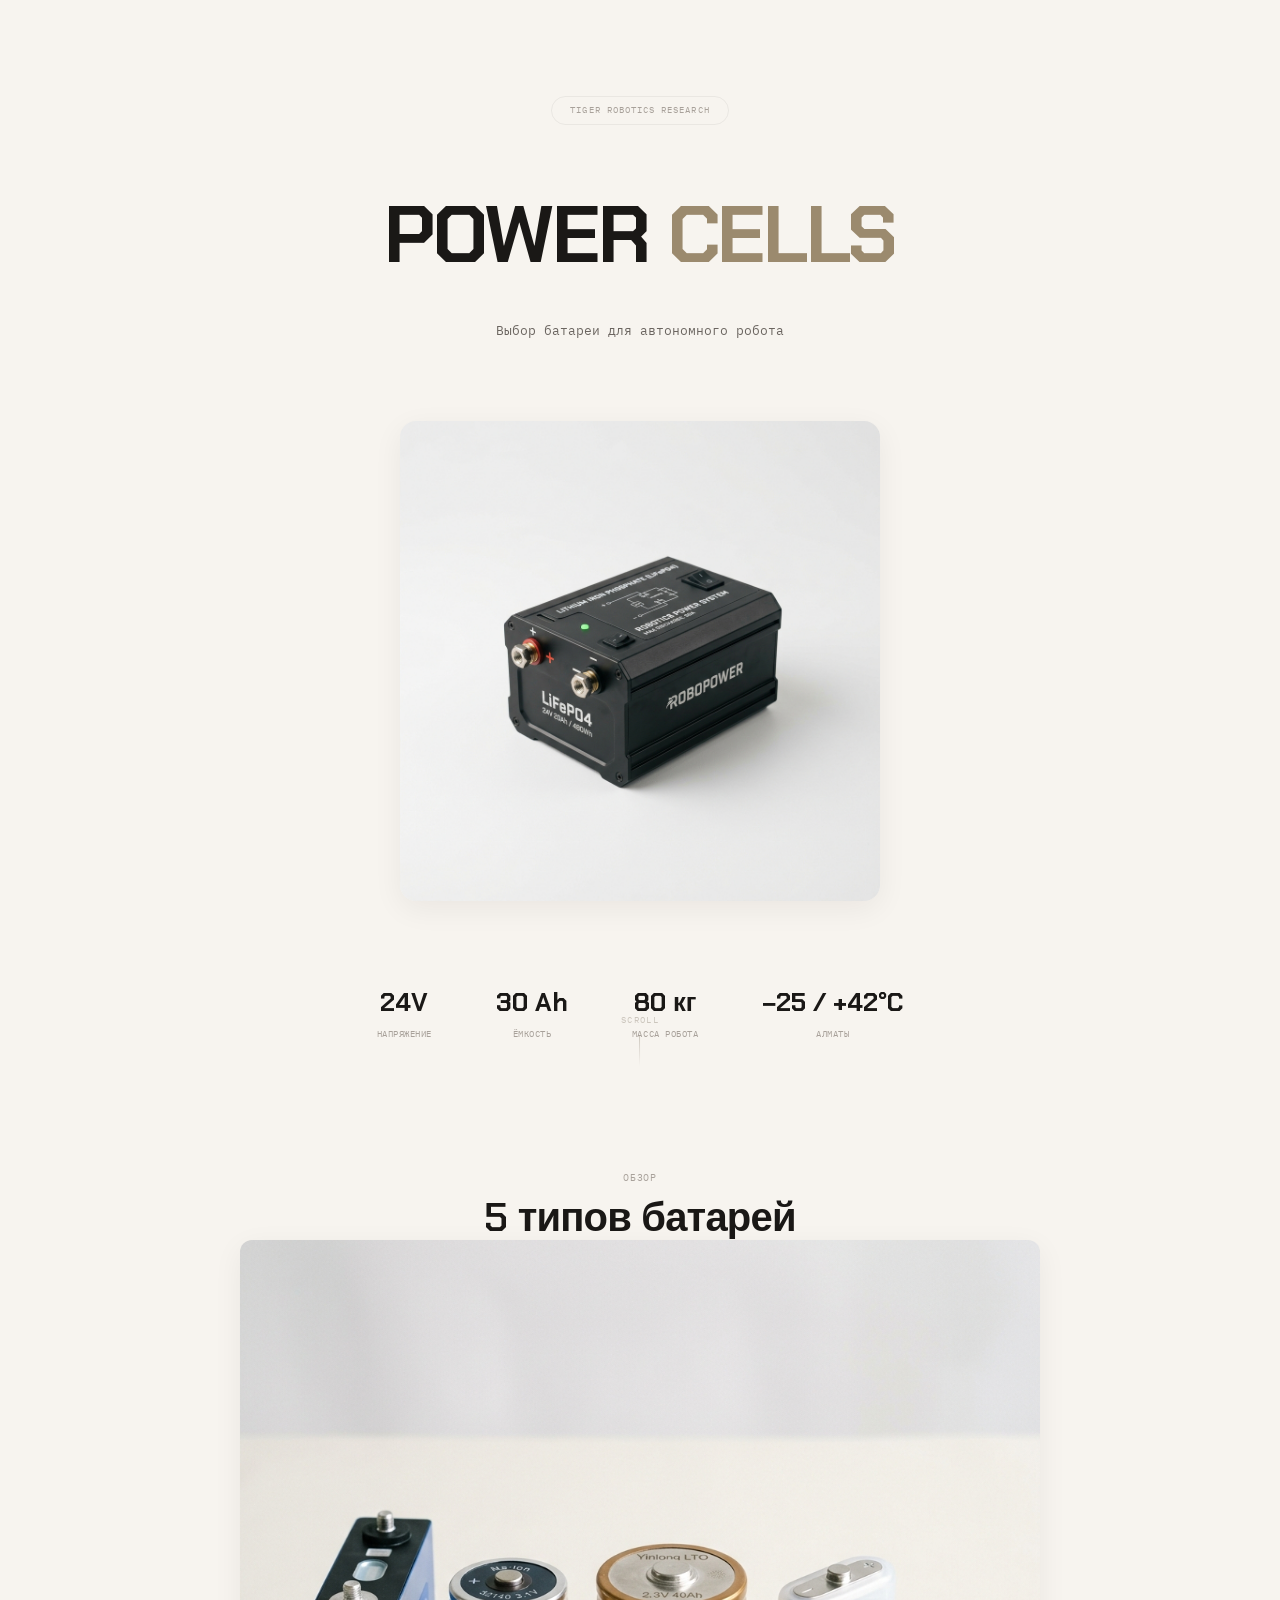
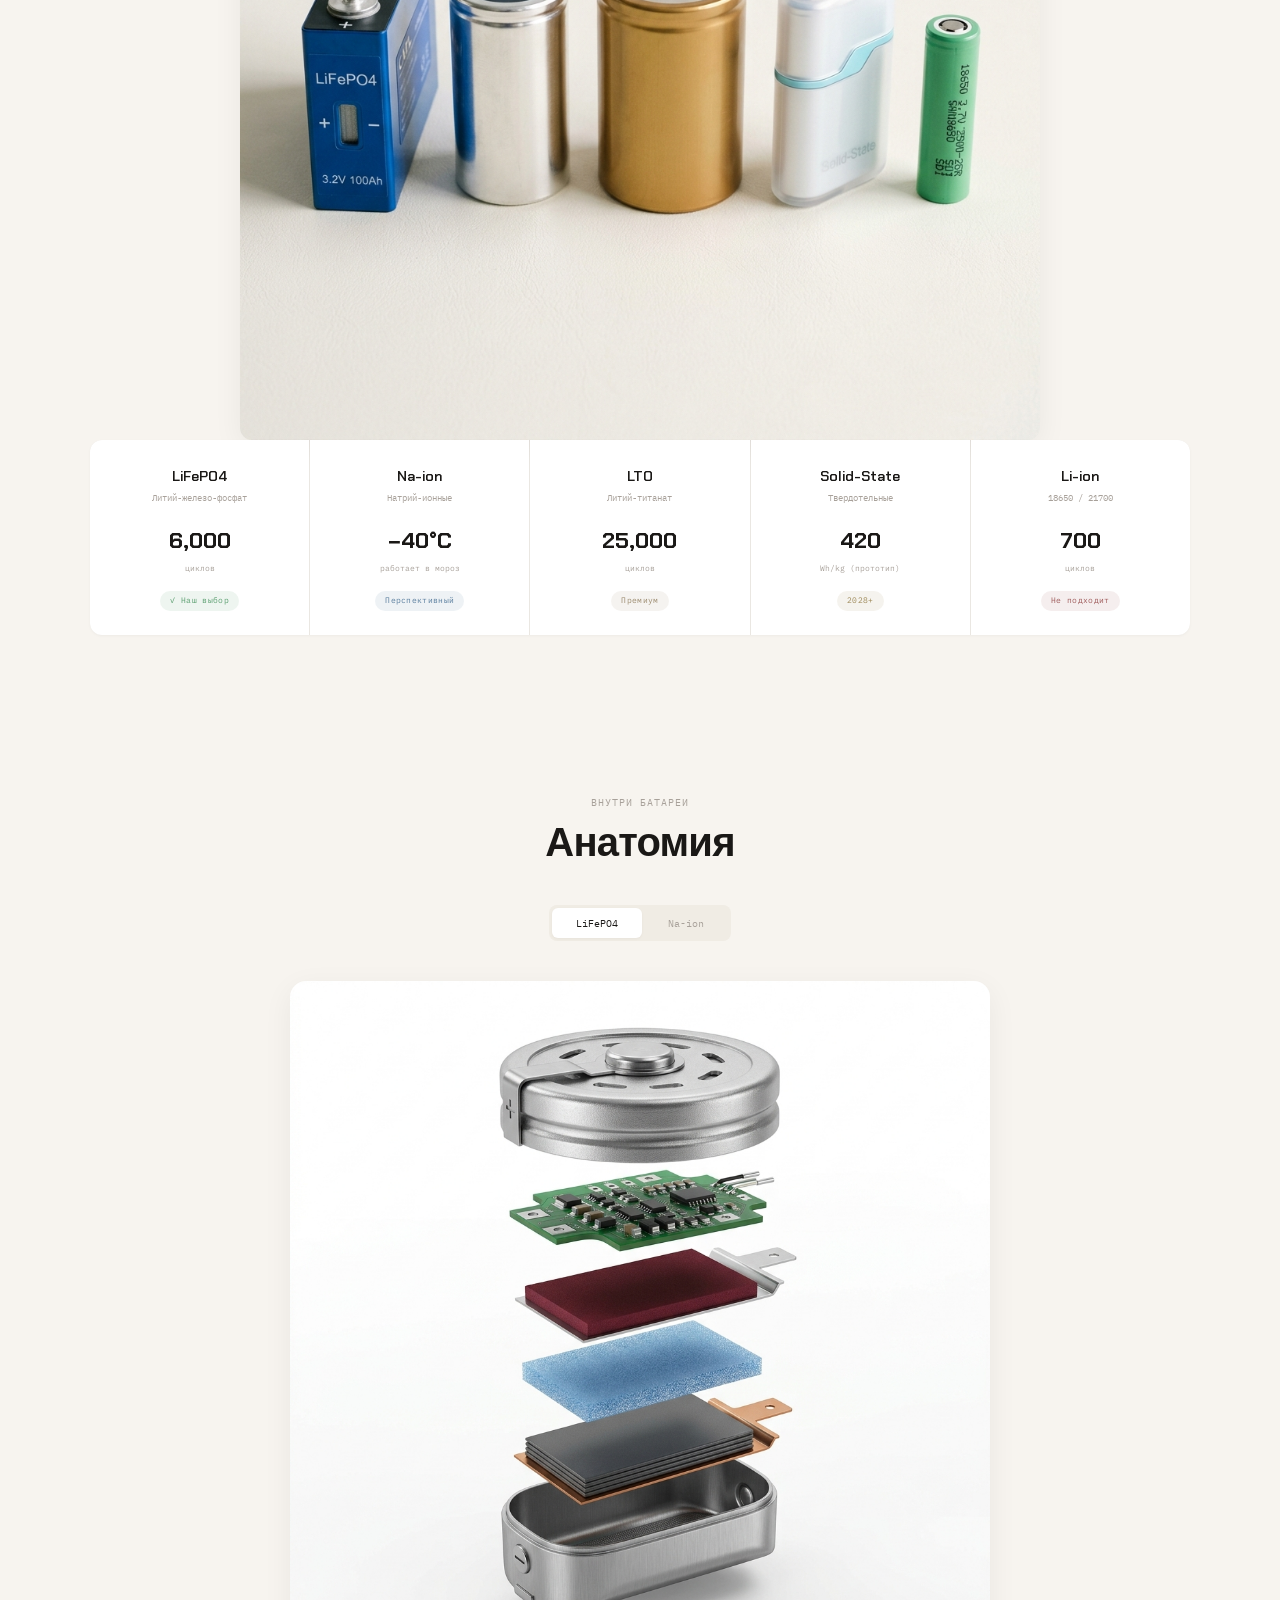
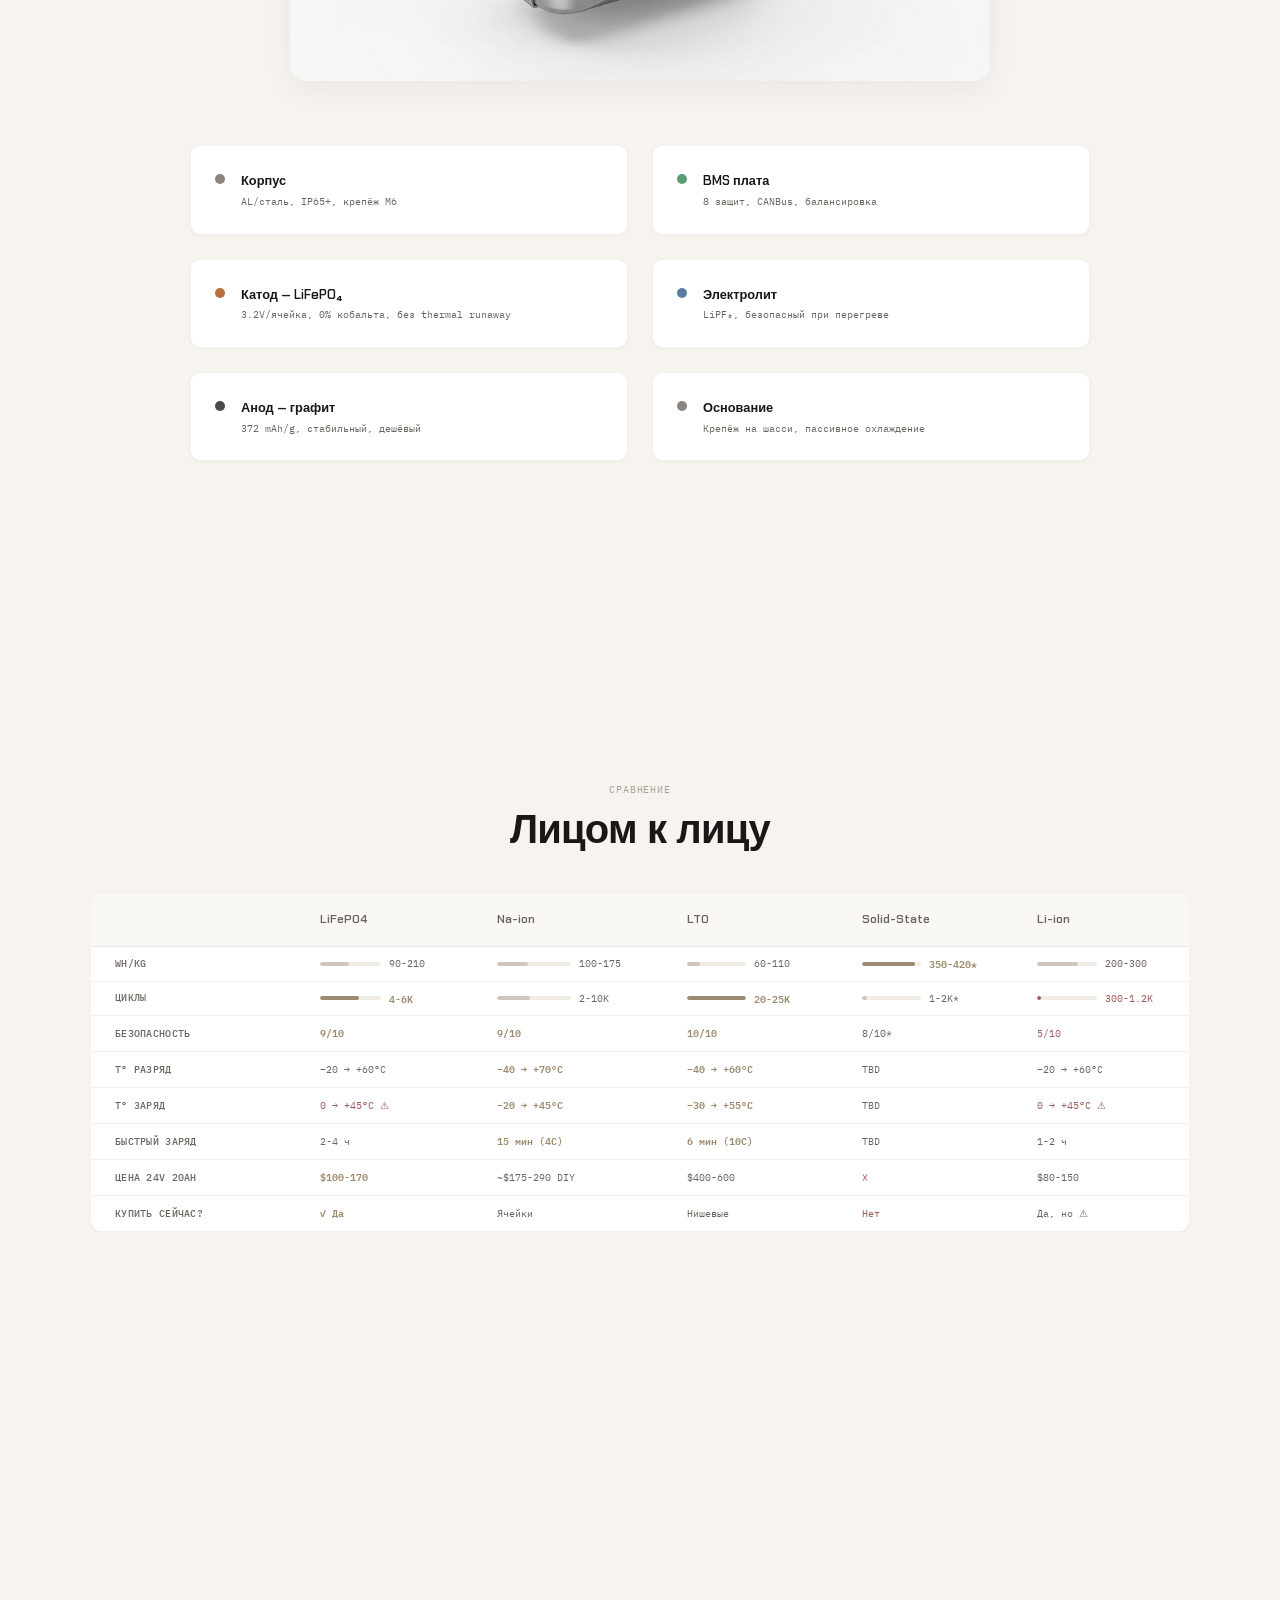
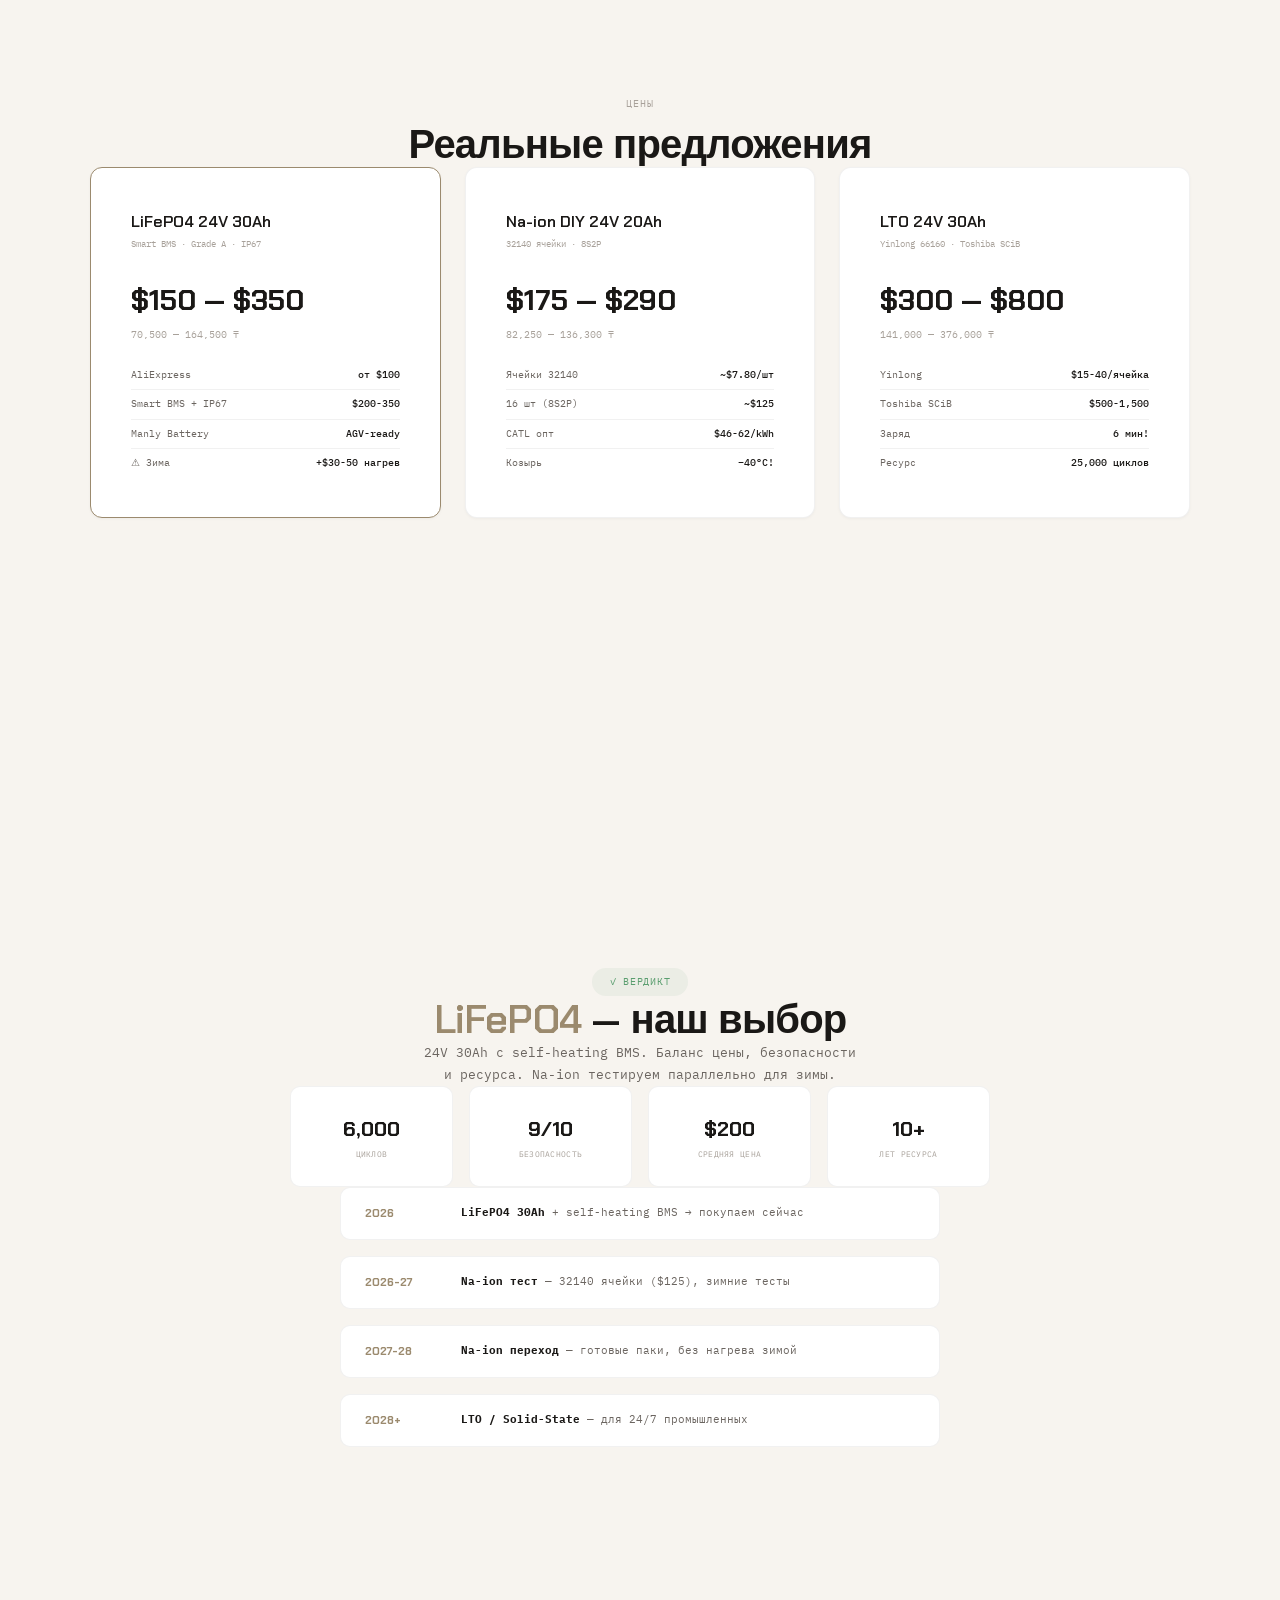
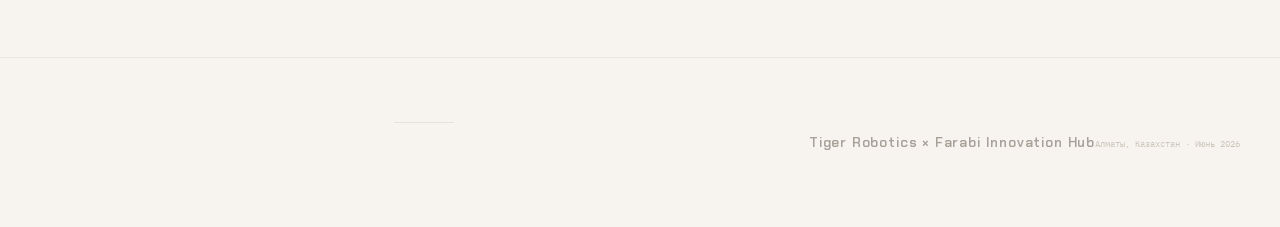
==== commit 41f492ef: "Fix: centering, mobile, OG image URL" ====
--- a/index.html
+++ b/index.html
@@ -9,7 +9,7 @@
   <!-- OG for WhatsApp/Telegram preview -->
   <meta property="og:title" content="POWER CELLS — Tiger Robotics">
   <meta property="og:description" content="Выбор батареи для автономного робота. LiFePO4 vs Na-ion vs LTO.">
-  <meta property="og:image" content="img/battery-hero.png">
+  <meta property="og:image" content="https://darkking5.github.io/battery-presentation/img/battery-hero.png">
   <meta property="og:type" content="article">
 
   <!-- Favicon -->
--- a/style.css
+++ b/style.css
@@ -327,6 +327,7 @@
   min-height: auto;
   padding: var(--s-3xl) var(--s-xl);
   flex-direction: column;
+  align-items: center;
 }
 
 .anatomy-hero {
@@ -345,6 +346,8 @@
   margin-top: var(--s-2xl);
   max-width: 900px;
   width: 100%;
+  margin-left: auto;
+  margin-right: auto;
 }
 
 .layer-card {
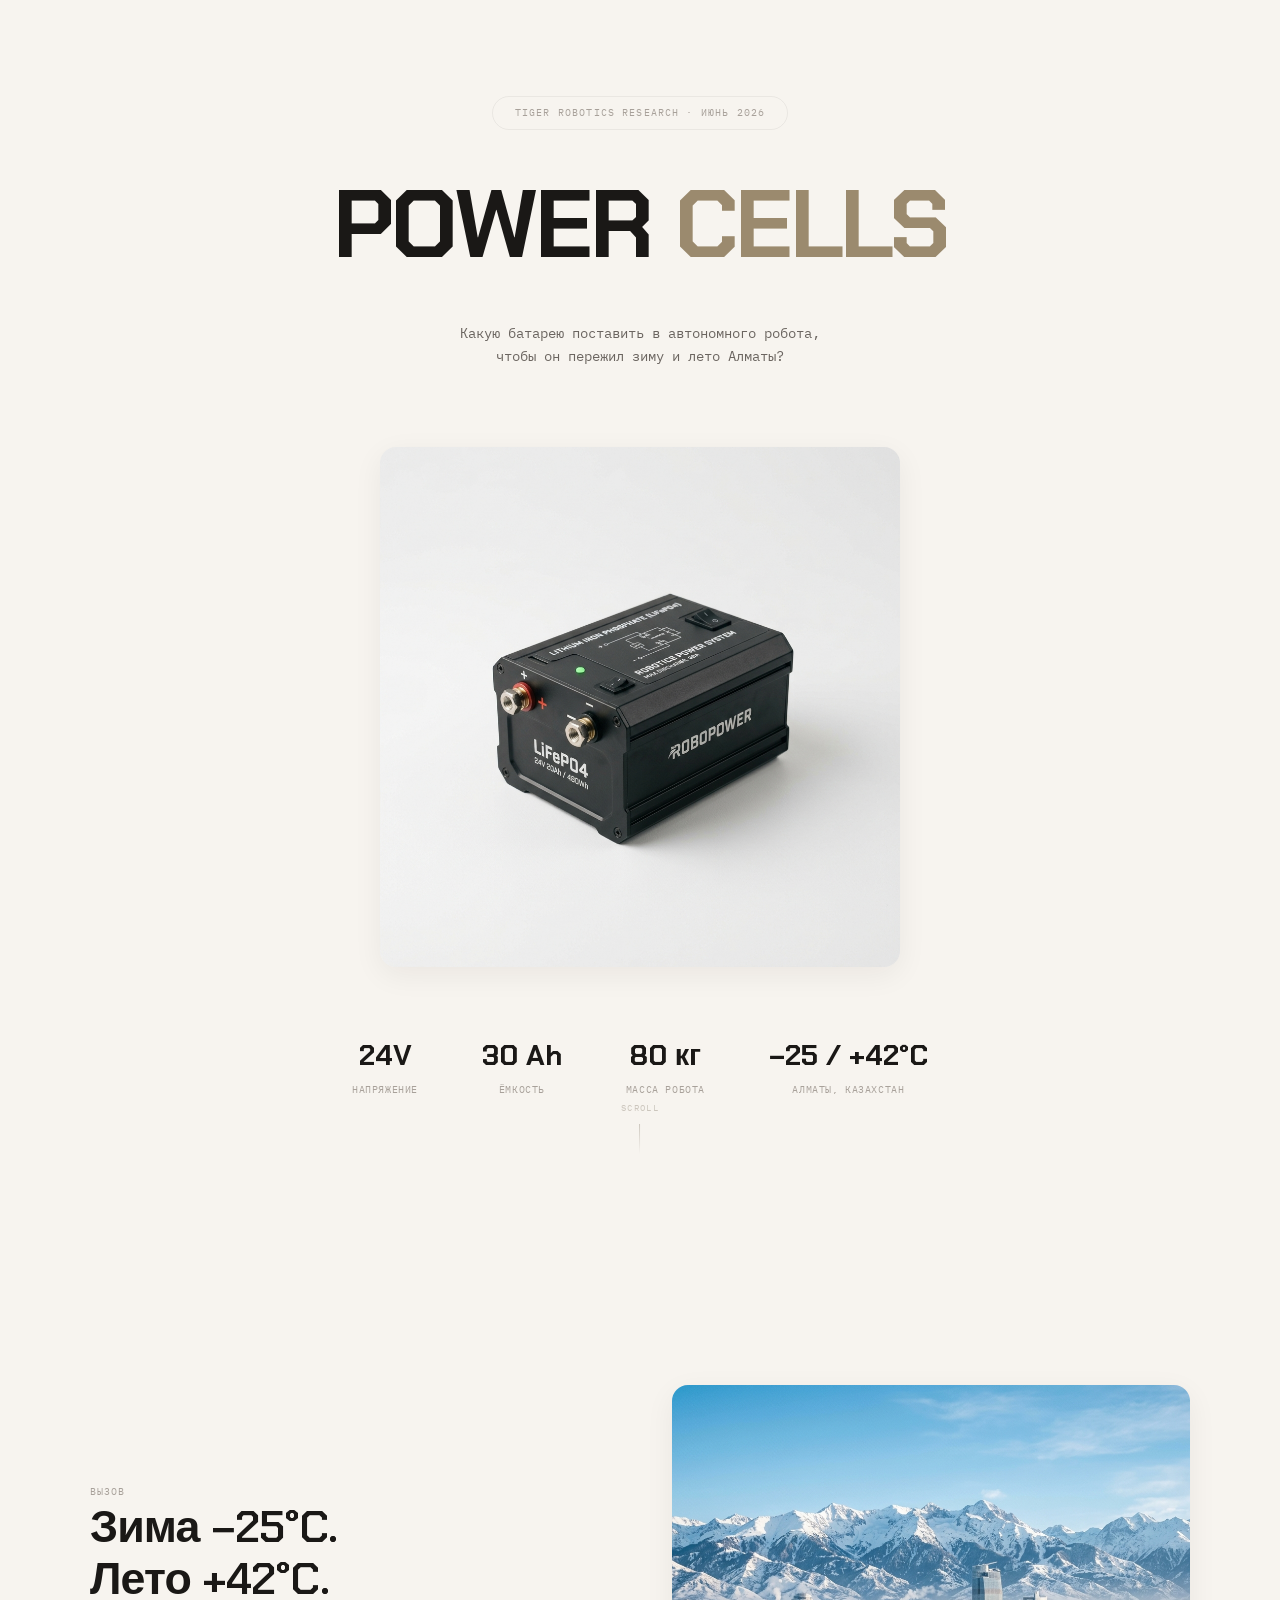
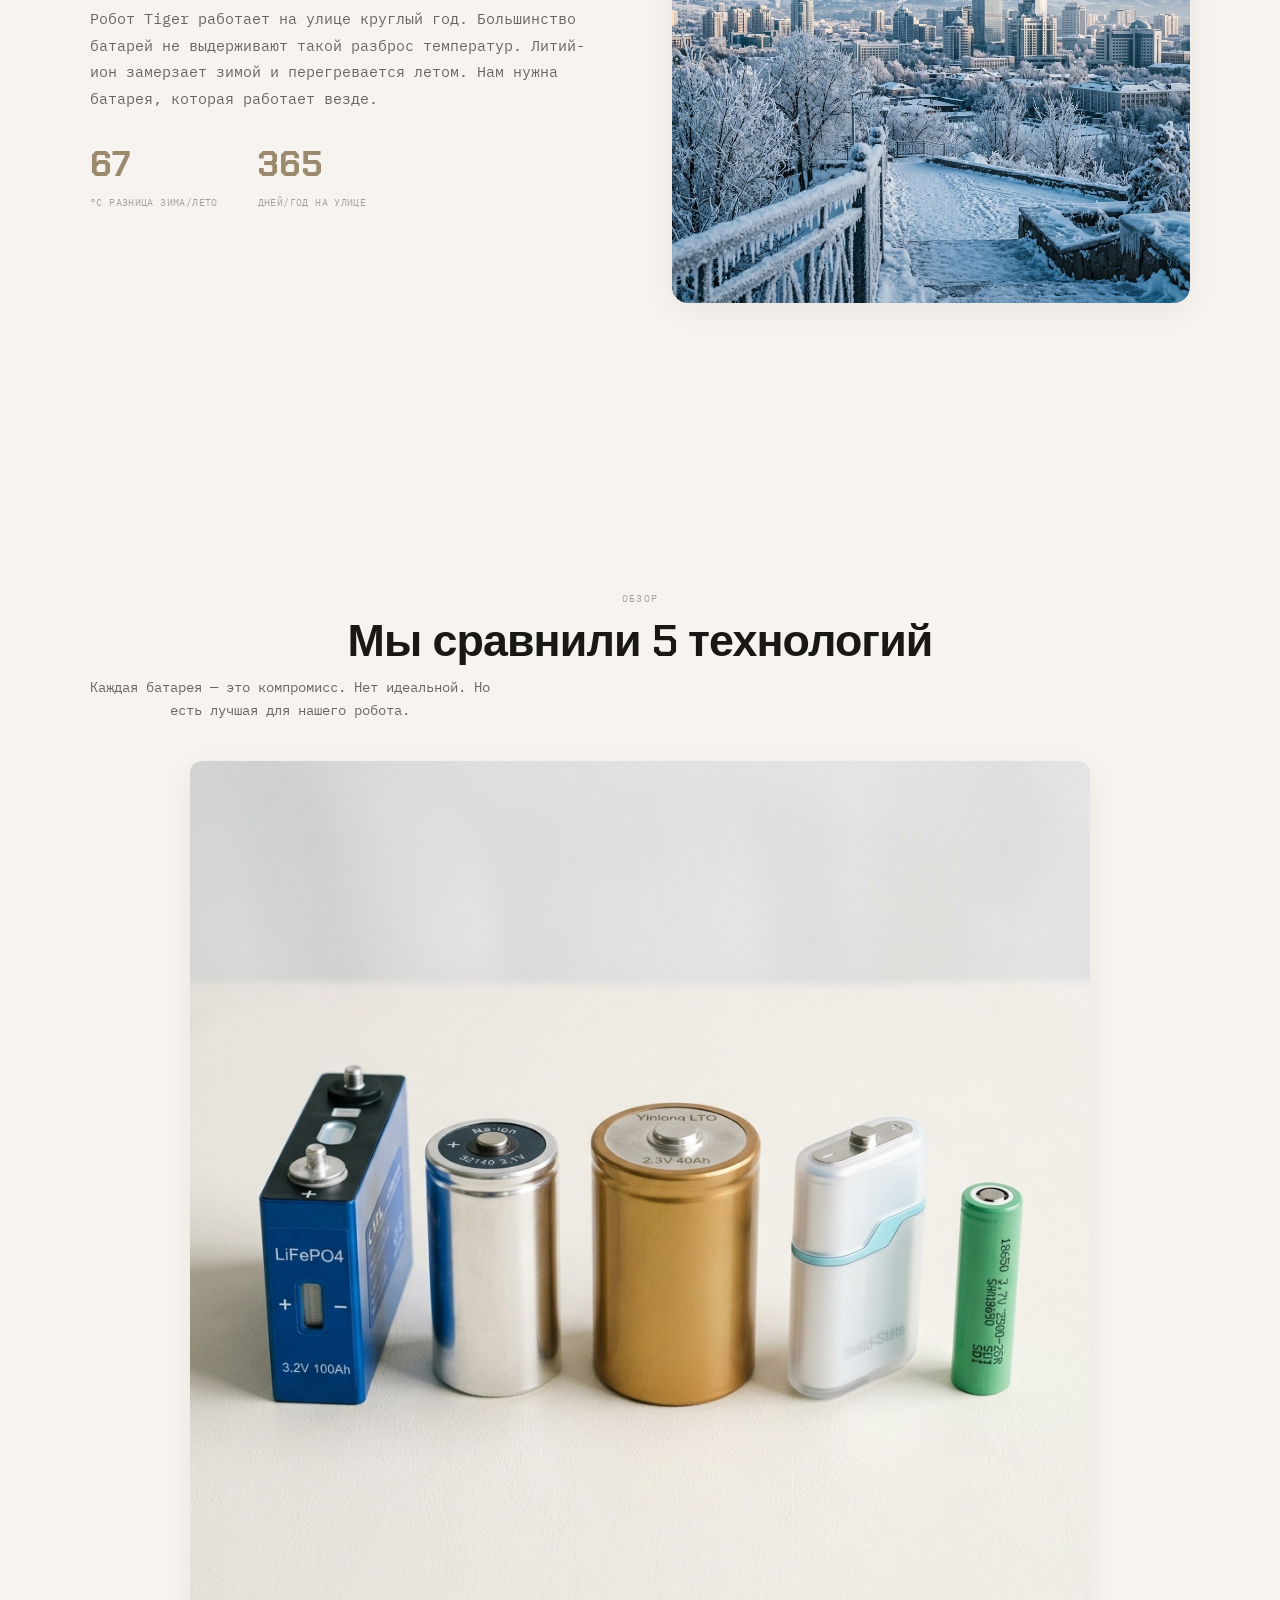
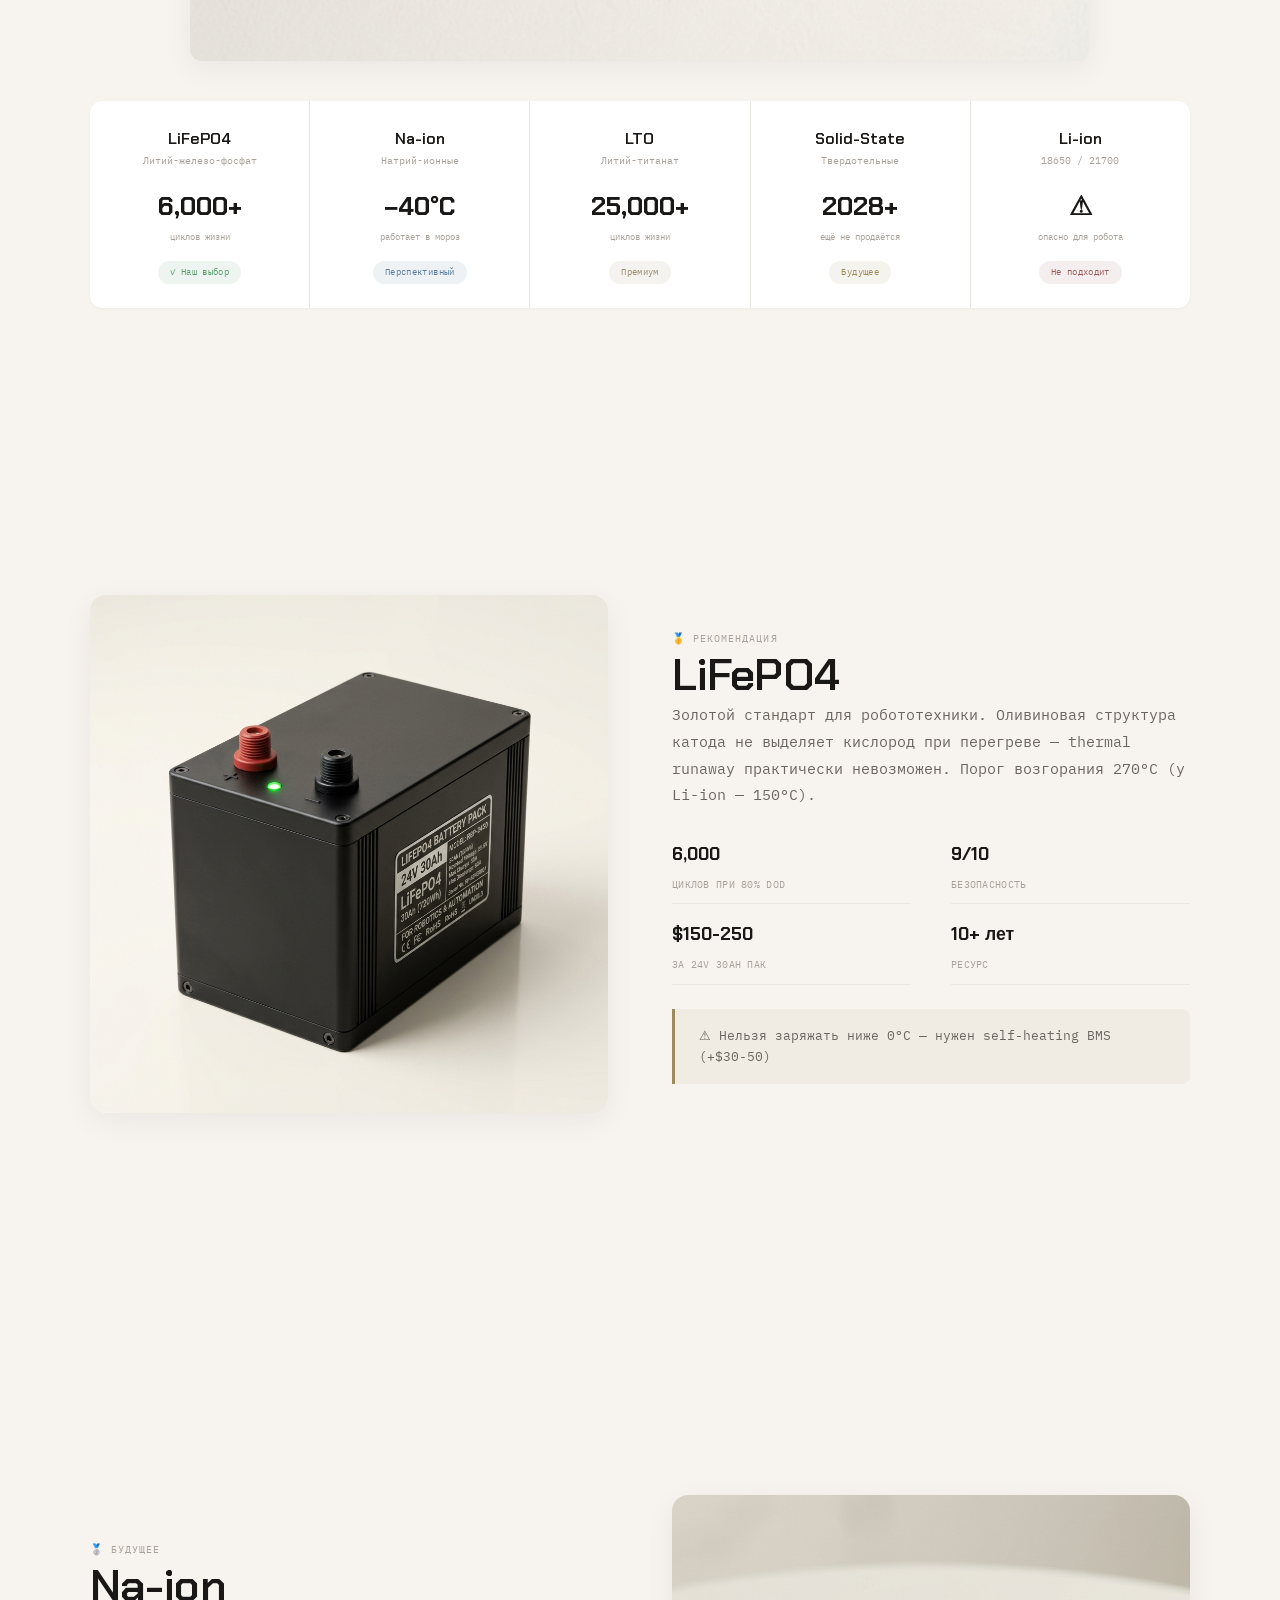
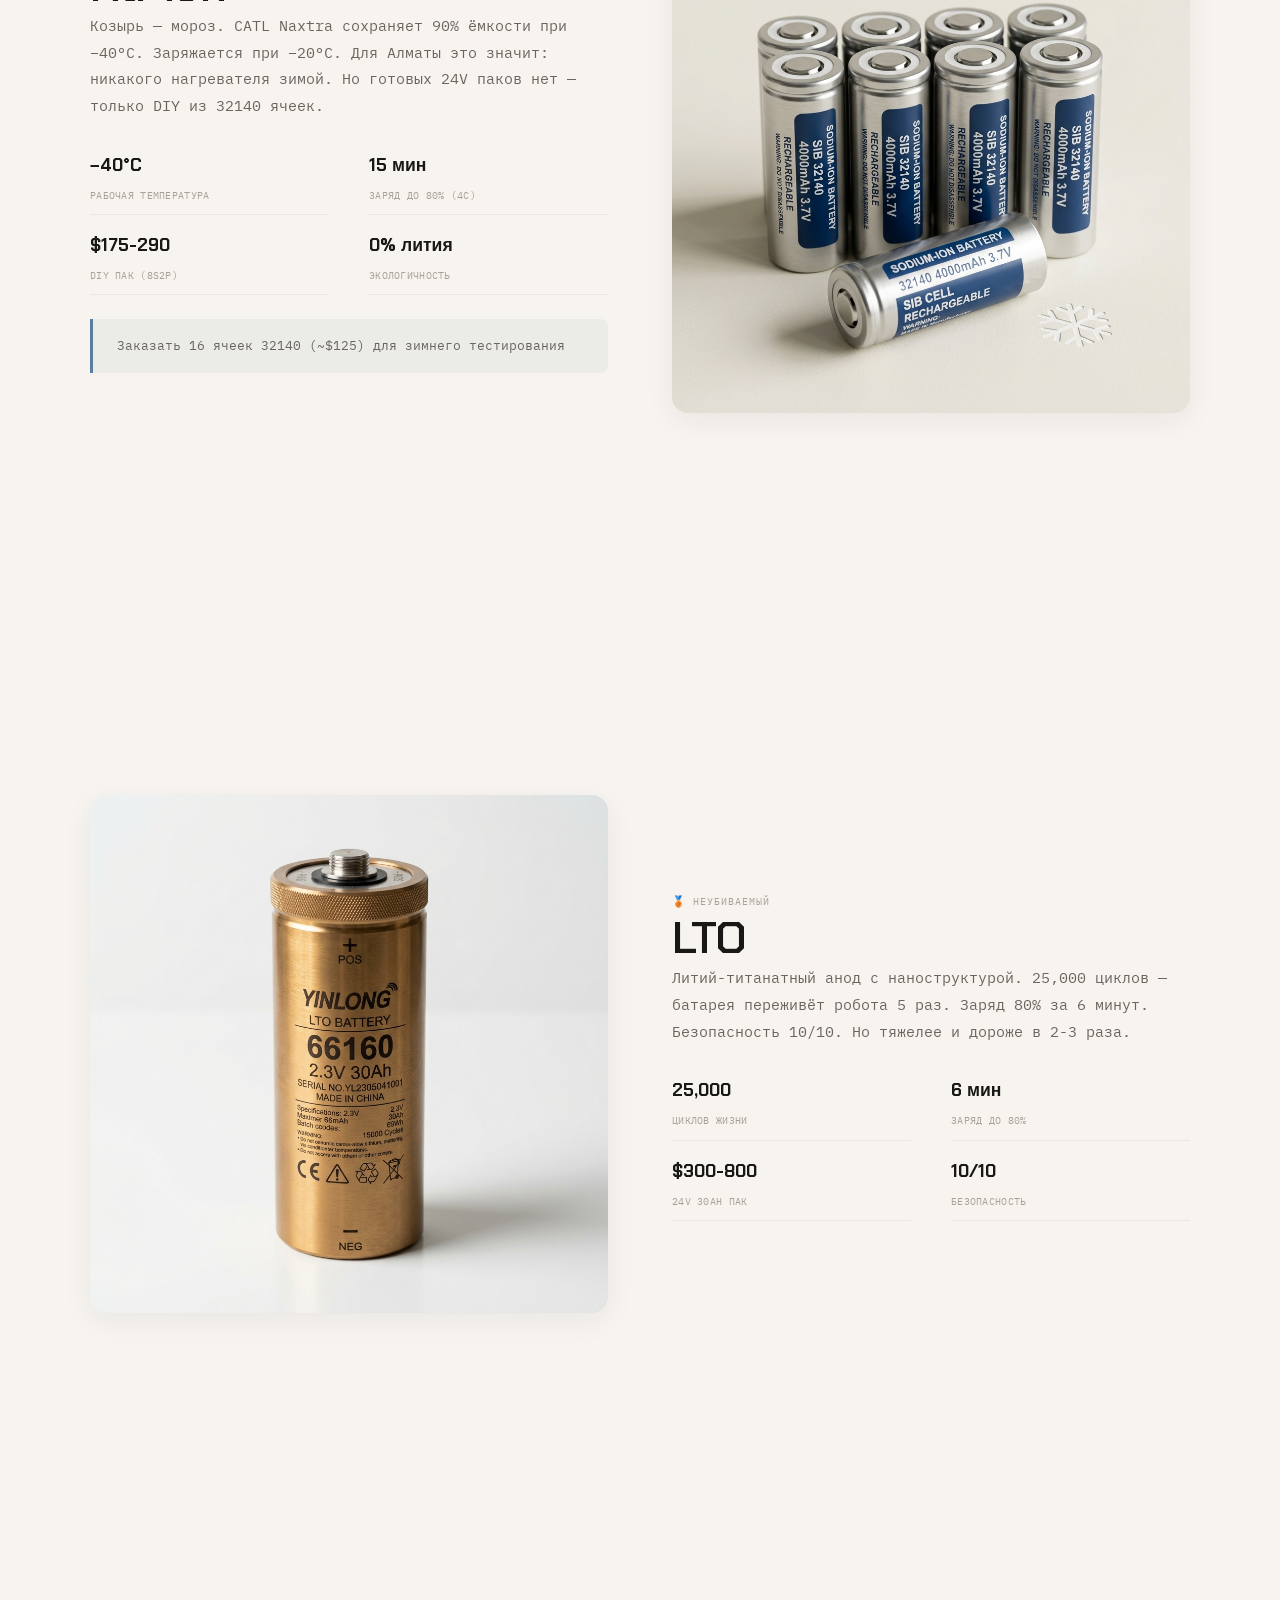
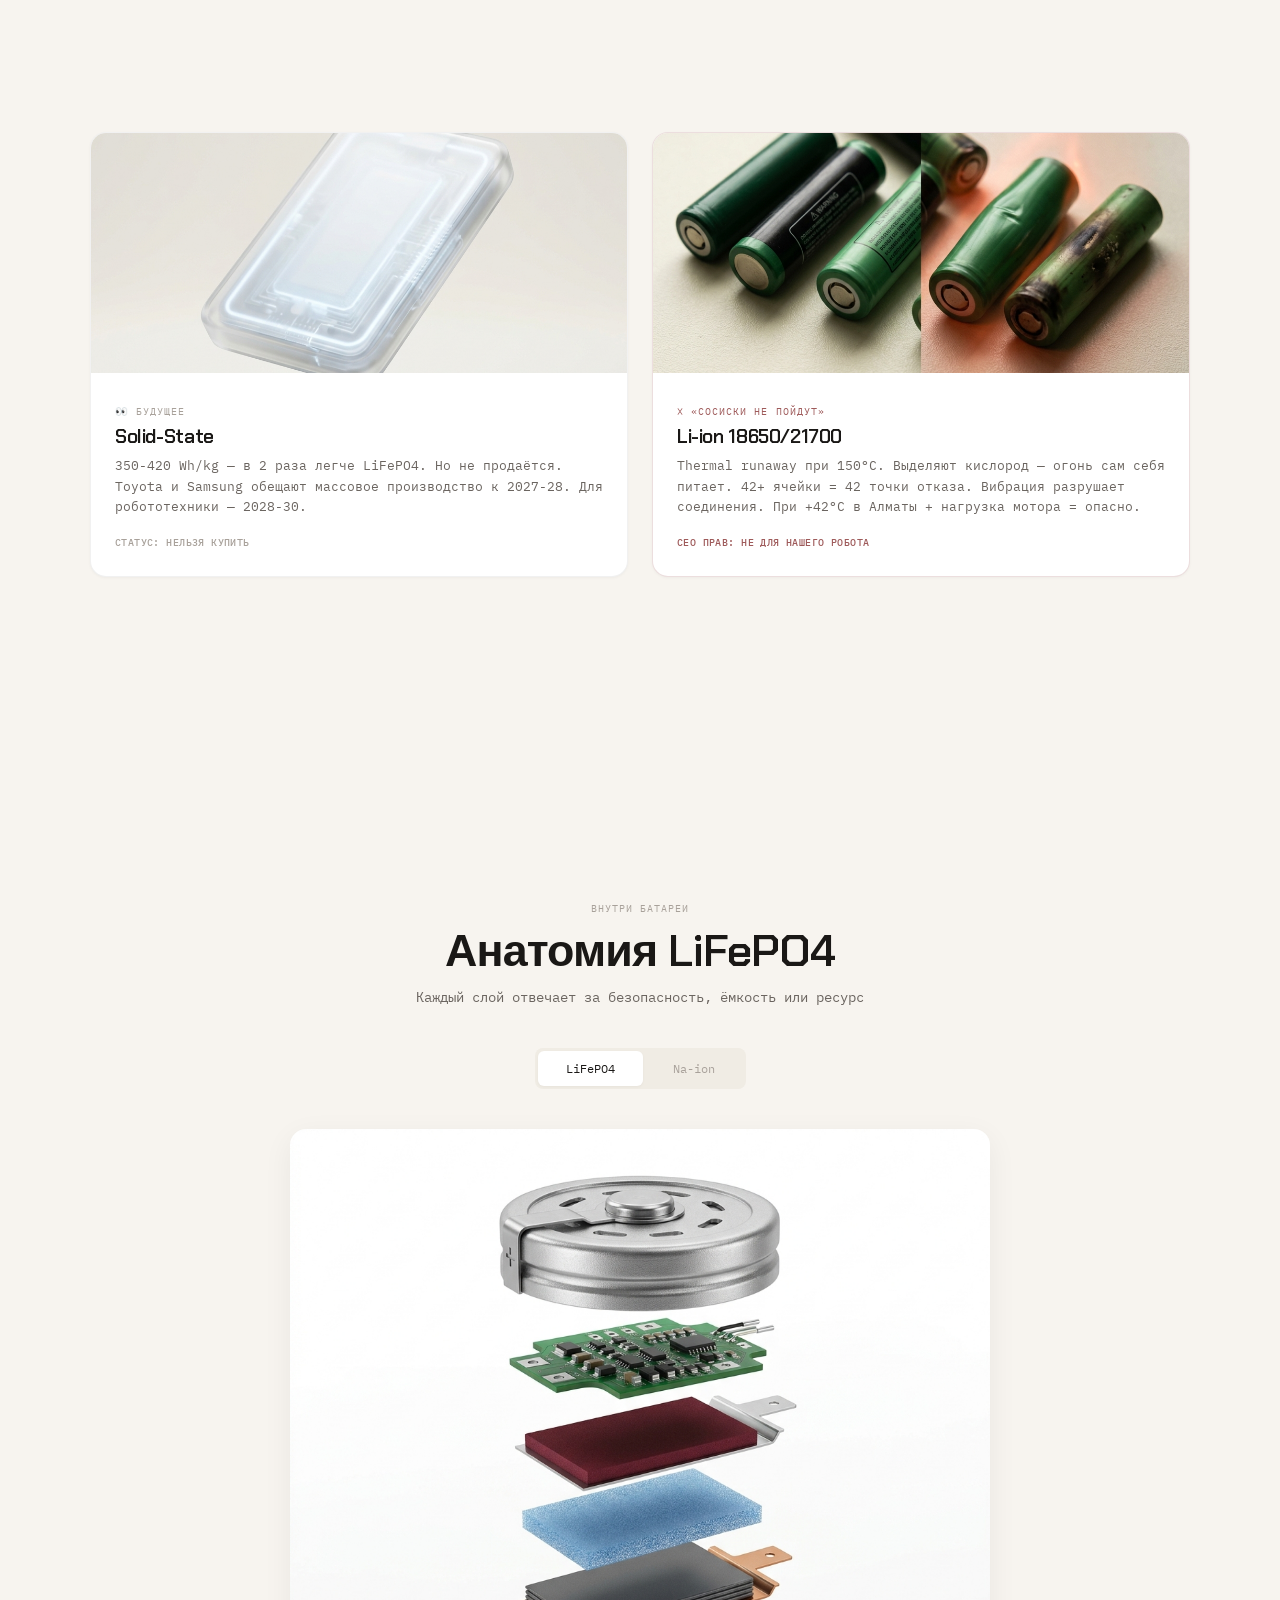
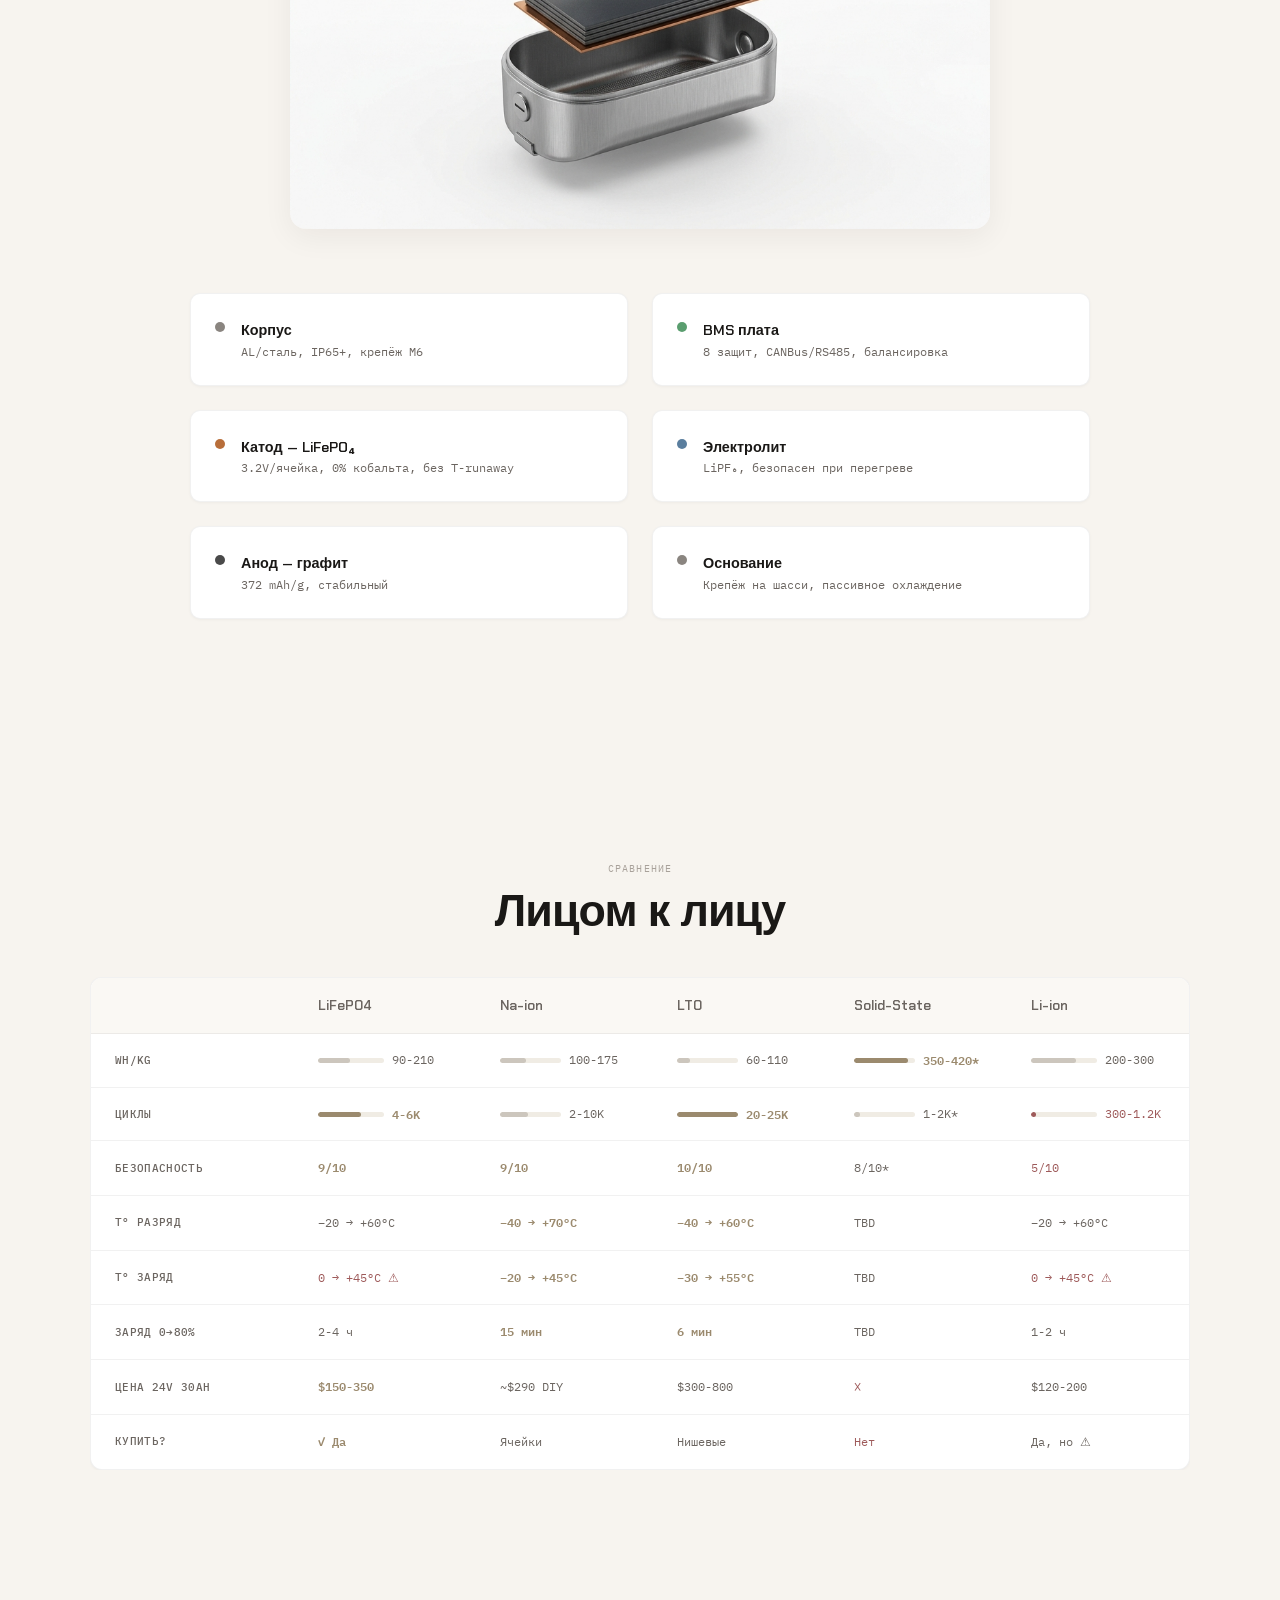
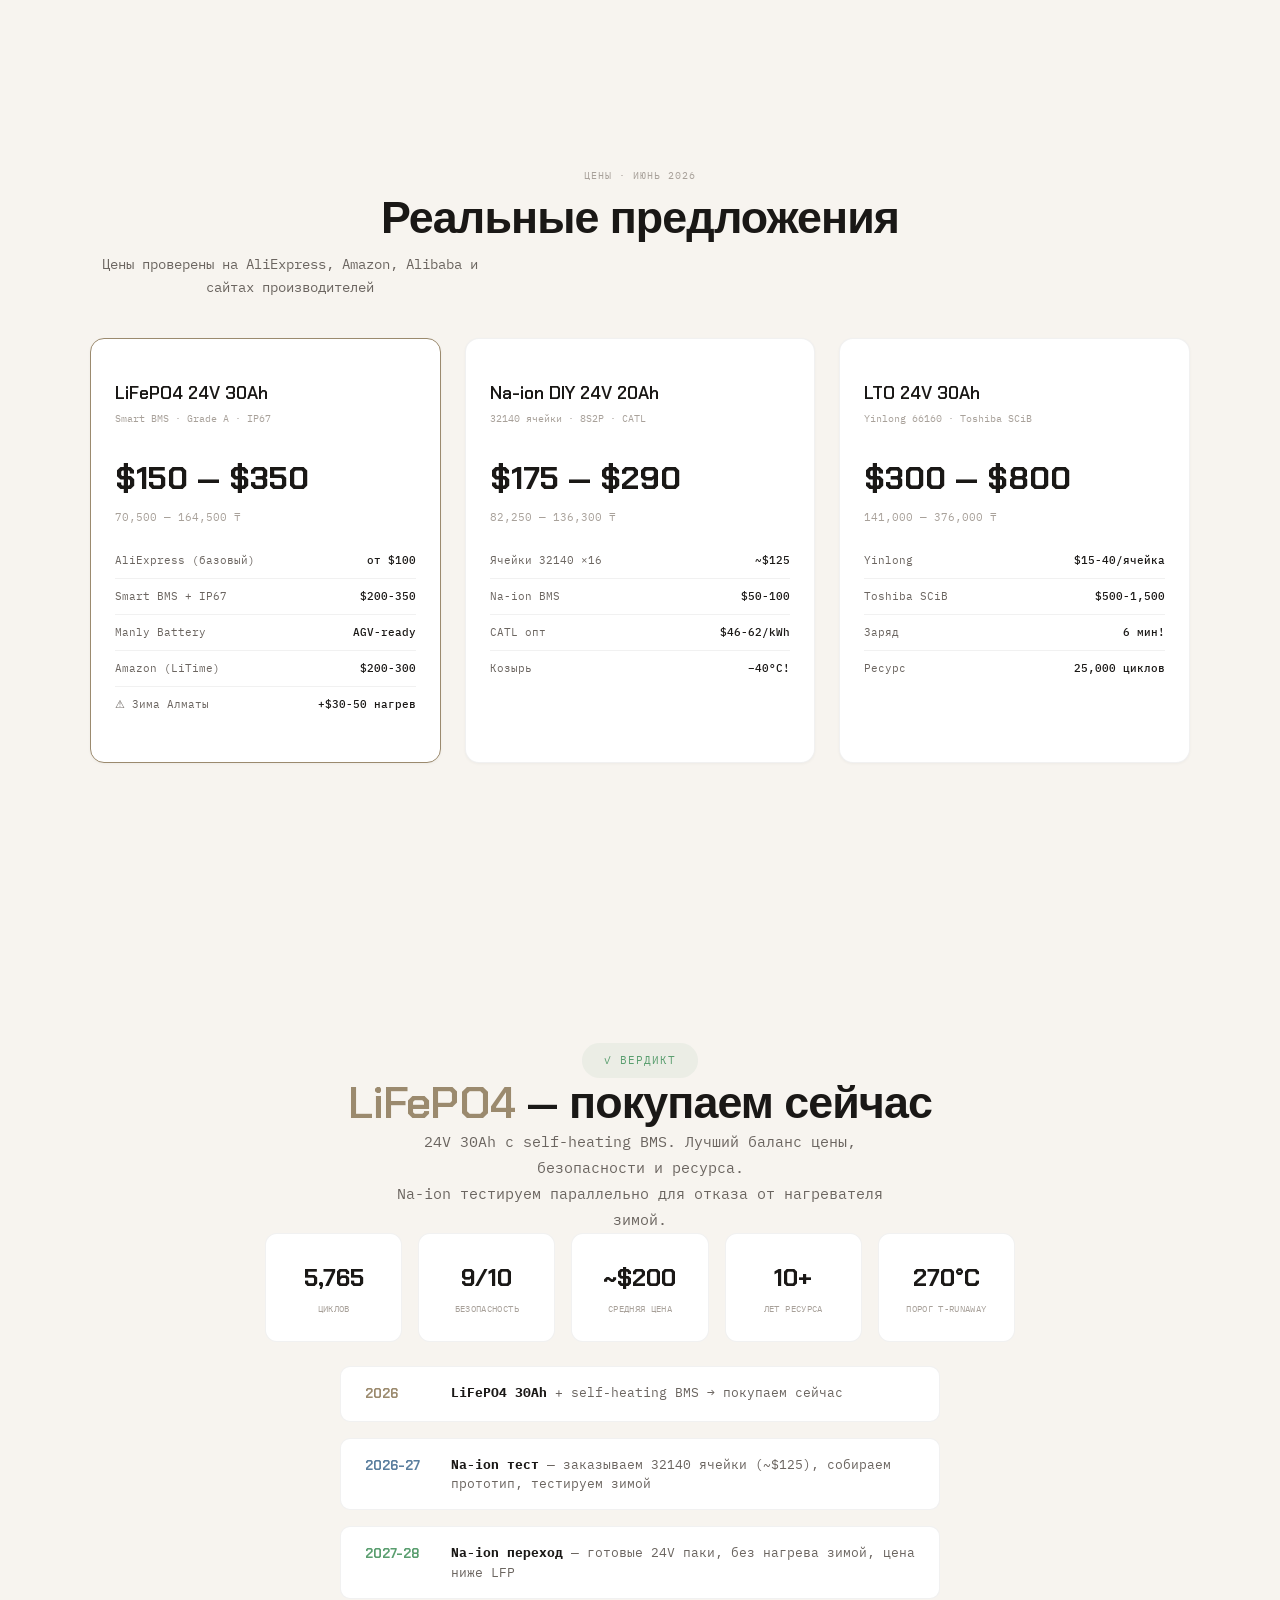
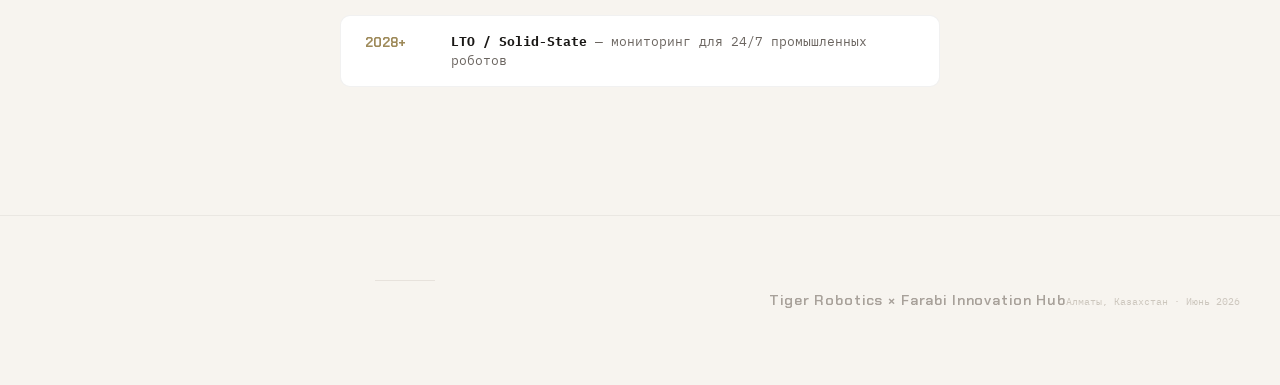
==== commit 8c1bfa74: "v2: images, animations, bigger text, battery deep-dives" ====
--- a/index.html
+++ b/index.html
@@ -24,9 +24,12 @@
 
   <!-- ═══ HERO ═══ -->
   <section class="section hero" id="hero">
-    <div class="hero-label reveal stagger-1">Tiger Robotics Research</div>
+    <div class="hero-label reveal stagger-1">Tiger Robotics Research · Июнь 2026</div>
     <h1 class="t-display reveal stagger-2">POWER <span class="t-accent">CELLS</span></h1>
-    <p class="t-sub hero-subtitle reveal stagger-3">Выбор батареи для автономного робота</p>
+    <p class="t-sub hero-subtitle reveal stagger-3">
+      Какую батарею поставить в автономного робота,<br>
+      чтобы он пережил зиму и лето Алматы?
+    </p>
 
     <div class="hero-image reveal stagger-4">
       <img src="img/battery-hero.png" alt="LiFePO4 battery pack" width="960" height="640">
@@ -47,7 +50,7 @@
       </div>
       <div>
         <div class="hero-spec-val">−25 / +42°C</div>
-        <div class="hero-spec-lbl">Алматы</div>
+        <div class="hero-spec-lbl">Алматы, Казахстан</div>
       </div>
     </div>
 
@@ -55,24 +58,54 @@
   </section>
 
 
-  <!-- ═══ 5 ТИПОВ ═══ -->
-  <section class="section types-section" id="types">
+  <!-- ═══ ЗИМА АЛМАТЫ ═══ -->
+  <section class="section" id="challenge">
+    <div class="section-inner">
+      <div class="split-block">
+        <div class="split-text">
+          <span class="t-label reveal">Вызов</span>
+          <h2 class="t-heading reveal stagger-2">Зима −25°C.<br>Лето +42°C.</h2>
+          <p class="t-body reveal stagger-3">
+            Робот Tiger работает на улице круглый год. Большинство батарей не выдерживают такой разброс температур. Литий-ион замерзает зимой и перегревается летом. Нам нужна батарея, которая работает везде.
+          </p>
+          <div class="split-stats reveal stagger-4">
+            <div class="split-stat">
+              <div class="split-stat-val" data-counter data-target="67">0</div>
+              <div class="split-stat-lbl">°C разница зима/лето</div>
+            </div>
+            <div class="split-stat">
+              <div class="split-stat-val">365</div>
+              <div class="split-stat-lbl">дней/год на улице</div>
+            </div>
+          </div>
+        </div>
+        <div class="split-image reveal stagger-3">
+          <img src="img/almaty-winter.png" alt="Алматы зимой, −25°C">
+        </div>
+      </div>
+    </div>
+  </section>
+
+
+  <!-- ═══ 5 ТИПОВ — ОБЗОР ═══ -->
+  <section class="section" id="types">
     <div class="section-inner">
       <div class="section-head reveal">
         <span class="t-label">Обзор</span>
-        <h2 class="t-heading">5 типов батарей</h2>
+        <h2 class="t-heading">Мы сравнили 5 технологий</h2>
+        <p class="t-sub" style="margin-top: var(--s-sm); max-width: 50ch;">Каждая батарея — это компромисс. Нет идеальной. Но есть лучшая для нашего робота.</p>
       </div>
 
       <div class="types-image reveal stagger-2">
-        <img src="img/battery-types.png" alt="Battery cell types comparison" width="1600" height="600">
+        <img src="img/battery-types.png" alt="5 типов батарей" width="1600" height="600">
       </div>
 
       <div class="types-grid reveal stagger-3">
         <div class="type-cell">
           <div class="type-name">LiFePO4</div>
           <div class="type-chem">Литий-железо-фосфат</div>
-          <div class="type-num">6,000</div>
-          <div class="type-unit">циклов</div>
+          <div class="type-num" data-counter data-target="6000" data-suffix="+">0</div>
+          <div class="type-unit">циклов жизни</div>
           <span class="type-tag tag-rec">✓ Наш выбор</span>
         </div>
         <div class="type-cell">
@@ -85,23 +118,174 @@
         <div class="type-cell">
           <div class="type-name">LTO</div>
           <div class="type-chem">Литий-титанат</div>
-          <div class="type-num">25,000</div>
-          <div class="type-unit">циклов</div>
+          <div class="type-num" data-counter data-target="25000" data-suffix="+">0</div>
+          <div class="type-unit">циклов жизни</div>
           <span class="type-tag tag-prem">Премиум</span>
         </div>
         <div class="type-cell">
           <div class="type-name">Solid-State</div>
           <div class="type-chem">Твердотельные</div>
-          <div class="type-num">420</div>
-          <div class="type-unit">Wh/kg (прототип)</div>
-          <span class="type-tag tag-lab">2028+</span>
+          <div class="type-num">2028+</div>
+          <div class="type-unit">ещё не продаётся</div>
+          <span class="type-tag tag-lab">Будущее</span>
         </div>
         <div class="type-cell">
           <div class="type-name">Li-ion</div>
           <div class="type-chem">18650 / 21700</div>
-          <div class="type-num">700</div>
-          <div class="type-unit">циклов</div>
+          <div class="type-num">⚠</div>
+          <div class="type-unit">опасно для робота</div>
           <span class="type-tag tag-no">Не подходит</span>
+        </div>
+      </div>
+    </div>
+  </section>
+
+
+  <!-- ═══ DEEP DIVE: LiFePO4 ═══ -->
+  <section class="section" id="lifepo4">
+    <div class="section-inner">
+      <div class="split-block reverse">
+        <div class="split-text">
+          <span class="t-label reveal">🥇 Рекомендация</span>
+          <h2 class="t-heading reveal stagger-2">LiFePO4</h2>
+          <p class="t-body reveal stagger-3">
+            Золотой стандарт для робототехники. Оливиновая структура катода не выделяет кислород при перегреве — thermal runaway практически невозможен. Порог возгорания 270°C (у Li-ion — 150°C).
+          </p>
+          <div class="feature-list reveal stagger-4">
+            <div class="feature-item">
+              <span class="feature-val">6,000</span>
+              <span class="feature-lbl">циклов при 80% DOD</span>
+            </div>
+            <div class="feature-item">
+              <span class="feature-val">9/10</span>
+              <span class="feature-lbl">безопасность</span>
+            </div>
+            <div class="feature-item">
+              <span class="feature-val">$150-250</span>
+              <span class="feature-lbl">за 24V 30Ah пак</span>
+            </div>
+            <div class="feature-item">
+              <span class="feature-val">10+ лет</span>
+              <span class="feature-lbl">ресурс</span>
+            </div>
+          </div>
+          <div class="callout reveal stagger-5">
+            ⚠ Нельзя заряжать ниже 0°C — нужен self-heating BMS (+$30-50)
+          </div>
+        </div>
+        <div class="split-image reveal stagger-3">
+          <img src="img/lifepo4.png" alt="LiFePO4 24V 30Ah battery pack">
+        </div>
+      </div>
+    </div>
+  </section>
+
+
+  <!-- ═══ DEEP DIVE: Na-ion ═══ -->
+  <section class="section" id="naion">
+    <div class="section-inner">
+      <div class="split-block">
+        <div class="split-text">
+          <span class="t-label reveal">🥈 Будущее</span>
+          <h2 class="t-heading reveal stagger-2">Na-ion</h2>
+          <p class="t-body reveal stagger-3">
+            Козырь — мороз. CATL Naxtra сохраняет 90% ёмкости при −40°C. Заряжается при −20°C. Для Алматы это значит: никакого нагревателя зимой. Но готовых 24V паков нет — только DIY из 32140 ячеек.
+          </p>
+          <div class="feature-list reveal stagger-4">
+            <div class="feature-item">
+              <span class="feature-val">−40°C</span>
+              <span class="feature-lbl">рабочая температура</span>
+            </div>
+            <div class="feature-item">
+              <span class="feature-val">15 мин</span>
+              <span class="feature-lbl">заряд до 80% (4C)</span>
+            </div>
+            <div class="feature-item">
+              <span class="feature-val">$175-290</span>
+              <span class="feature-lbl">DIY пак (8S2P)</span>
+            </div>
+            <div class="feature-item">
+              <span class="feature-val">0% лития</span>
+              <span class="feature-lbl">экологичность</span>
+            </div>
+          </div>
+          <div class="callout callout-blue reveal stagger-5">
+            Заказать 16 ячеек 32140 (~$125) для зимнего тестирования
+          </div>
+        </div>
+        <div class="split-image reveal stagger-3">
+          <img src="img/naion.png" alt="Na-ion 32140 cylindrical cells">
+        </div>
+      </div>
+    </div>
+  </section>
+
+
+  <!-- ═══ DEEP DIVE: LTO ═══ -->
+  <section class="section" id="lto">
+    <div class="section-inner">
+      <div class="split-block reverse">
+        <div class="split-text">
+          <span class="t-label reveal">🥉 Неубиваемый</span>
+          <h2 class="t-heading reveal stagger-2">LTO</h2>
+          <p class="t-body reveal stagger-3">
+            Литий-титанатный анод с наноструктурой. 25,000 циклов — батарея переживёт робота 5 раз. Заряд 80% за 6 минут. Безопасность 10/10. Но тяжелее и дороже в 2-3 раза.
+          </p>
+          <div class="feature-list reveal stagger-4">
+            <div class="feature-item">
+              <span class="feature-val">25,000</span>
+              <span class="feature-lbl">циклов жизни</span>
+            </div>
+            <div class="feature-item">
+              <span class="feature-val">6 мин</span>
+              <span class="feature-lbl">заряд до 80%</span>
+            </div>
+            <div class="feature-item">
+              <span class="feature-val">$300-800</span>
+              <span class="feature-lbl">24V 30Ah пак</span>
+            </div>
+            <div class="feature-item">
+              <span class="feature-val">10/10</span>
+              <span class="feature-lbl">безопасность</span>
+            </div>
+          </div>
+        </div>
+        <div class="split-image reveal stagger-3">
+          <img src="img/lto.png" alt="Yinlong LTO 66160 cell">
+        </div>
+      </div>
+    </div>
+  </section>
+
+
+  <!-- ═══ SOLID-STATE + СОСИСКИ ═══ -->
+  <section class="section" id="others">
+    <div class="section-inner">
+      <div class="duo-block">
+        <!-- Solid-State -->
+        <div class="duo-card reveal stagger-1">
+          <div class="duo-image">
+            <img src="img/solidstate.png" alt="Solid-state battery concept">
+          </div>
+          <div class="duo-content">
+            <span class="t-label">👀 Будущее</span>
+            <h3 class="duo-title">Solid-State</h3>
+            <p class="duo-desc">350-420 Wh/kg — в 2 раза легче LiFePO4. Но не продаётся. Toyota и Samsung обещают массовое производство к 2027-28. Для робототехники — 2028-30.</p>
+            <div class="duo-meta">Статус: нельзя купить</div>
+          </div>
+        </div>
+
+        <!-- Li-ion Sausages -->
+        <div class="duo-card duo-danger reveal stagger-2">
+          <div class="duo-image">
+            <img src="img/sausages.png" alt="18650 Li-ion cells - danger">
+          </div>
+          <div class="duo-content">
+            <span class="t-label" style="color: var(--red);">❌ «Сосиски не пойдут»</span>
+            <h3 class="duo-title">Li-ion 18650/21700</h3>
+            <p class="duo-desc">Thermal runaway при 150°C. Выделяют кислород — огонь сам себя питает. 42+ ячейки = 42 точки отказа. Вибрация разрушает соединения. При +42°C в Алматы + нагрузка мотора = опасно.</p>
+            <div class="duo-meta" style="color: var(--red);">CEO прав: не для нашего робота</div>
+          </div>
         </div>
       </div>
     </div>
@@ -113,7 +297,8 @@
     <div class="section-inner">
       <div class="section-head reveal">
         <span class="t-label">Внутри батареи</span>
-        <h2 class="t-heading">Анатомия</h2>
+        <h2 class="t-heading">Анатомия LiFePO4</h2>
+        <p class="t-sub" style="margin-top: var(--s-sm);">Каждый слой отвечает за безопасность, ёмкость или ресурс</p>
       </div>
 
       <div class="type-toggle reveal stagger-2">
@@ -130,45 +315,27 @@
         <div class="anatomy-layers">
           <div class="layer-card reveal stagger-1">
             <div class="layer-dot dot-housing"></div>
-            <div>
-              <div class="layer-name">Корпус</div>
-              <div class="layer-desc">AL/сталь, IP65+, крепёж M6</div>
-            </div>
+            <div><div class="layer-name">Корпус</div><div class="layer-desc">AL/сталь, IP65+, крепёж M6</div></div>
           </div>
           <div class="layer-card reveal stagger-2">
             <div class="layer-dot dot-bms"></div>
-            <div>
-              <div class="layer-name">BMS плата</div>
-              <div class="layer-desc">8 защит, CANBus, балансировка</div>
-            </div>
+            <div><div class="layer-name">BMS плата</div><div class="layer-desc">8 защит, CANBus/RS485, балансировка</div></div>
           </div>
           <div class="layer-card reveal stagger-3">
             <div class="layer-dot dot-cathode"></div>
-            <div>
-              <div class="layer-name">Катод — LiFePO₄</div>
-              <div class="layer-desc">3.2V/ячейка, 0% кобальта, без thermal runaway</div>
-            </div>
+            <div><div class="layer-name">Катод — LiFePO₄</div><div class="layer-desc">3.2V/ячейка, 0% кобальта, без T-runaway</div></div>
           </div>
           <div class="layer-card reveal stagger-4">
             <div class="layer-dot dot-electro"></div>
-            <div>
-              <div class="layer-name">Электролит</div>
-              <div class="layer-desc">LiPF₆, безопасный при перегреве</div>
-            </div>
+            <div><div class="layer-name">Электролит</div><div class="layer-desc">LiPF₆, безопасен при перегреве</div></div>
           </div>
           <div class="layer-card reveal stagger-5">
             <div class="layer-dot dot-anode"></div>
-            <div>
-              <div class="layer-name">Анод — графит</div>
-              <div class="layer-desc">372 mAh/g, стабильный, дешёвый</div>
-            </div>
+            <div><div class="layer-name">Анод — графит</div><div class="layer-desc">372 mAh/g, стабильный</div></div>
           </div>
           <div class="layer-card reveal stagger-5">
             <div class="layer-dot dot-bottom"></div>
-            <div>
-              <div class="layer-name">Основание</div>
-              <div class="layer-desc">Крепёж на шасси, пассивное охлаждение</div>
-            </div>
+            <div><div class="layer-name">Основание</div><div class="layer-desc">Крепёж на шасси, пассивное охлаждение</div></div>
           </div>
         </div>
       </div>
@@ -178,45 +345,27 @@
         <div class="anatomy-layers">
           <div class="layer-card reveal stagger-1">
             <div class="layer-dot dot-housing"></div>
-            <div>
-              <div class="layer-name">Корпус</div>
-              <div class="layer-desc">Разряд до 0V для транспортировки</div>
-            </div>
+            <div><div class="layer-name">Корпус</div><div class="layer-desc">Можно разрядить до 0V для транспортировки</div></div>
           </div>
           <div class="layer-card reveal stagger-2">
             <div class="layer-dot dot-bms"></div>
-            <div>
-              <div class="layer-name">BMS</div>
-              <div class="layer-desc">~3.1V/ячейка, другой SOC-алгоритм</div>
-            </div>
+            <div><div class="layer-name">BMS</div><div class="layer-desc">~3.1V/ячейка, специфический SOC-алгоритм</div></div>
           </div>
           <div class="layer-card reveal stagger-3">
             <div class="layer-dot dot-cathode"></div>
-            <div>
-              <div class="layer-name">Катод — Прусский синий</div>
-              <div class="layer-desc">0% лития, 0% кобальта, −30-40% стоимость</div>
-            </div>
+            <div><div class="layer-name">Катод — Прусский синий</div><div class="layer-desc">0% лития, 0% кобальта, −30-40% себестоимость</div></div>
           </div>
           <div class="layer-card reveal stagger-4">
             <div class="layer-dot dot-electro"></div>
-            <div>
-              <div class="layer-name">Электролит — козырь!</div>
-              <div class="layer-desc">NaPF₆, работает при −40°C, 90% ёмкости</div>
-            </div>
+            <div><div class="layer-name">Электролит — козырь!</div><div class="layer-desc">NaPF₆, работает при −40°C, 90% ёмкости</div></div>
           </div>
           <div class="layer-card reveal stagger-5">
             <div class="layer-dot dot-anode"></div>
-            <div>
-              <div class="layer-name">Анод — Hard Carbon</div>
-              <div class="layer-desc">Из биомассы, дешёвый</div>
-            </div>
+            <div><div class="layer-name">Анод — Hard Carbon</div><div class="layer-desc">Из биомассы, дешёвый</div></div>
           </div>
           <div class="layer-card reveal stagger-5">
             <div class="layer-dot dot-bottom"></div>
-            <div>
-              <div class="layer-name">Токосъёмники</div>
-              <div class="layer-desc">AL/AL (не медь) — дешевле и легче</div>
-            </div>
+            <div><div class="layer-name">Токосъёмники</div><div class="layer-desc">AL/AL вместо меди — дешевле и легче</div></div>
           </div>
         </div>
       </div>
@@ -286,23 +435,23 @@
               <td><span class="bar-val bad">0 → +45°C ⚠</span></td>
             </tr>
             <tr>
-              <td>Быстрый заряд</td>
+              <td>Заряд 0→80%</td>
               <td><span class="bar-val">2-4 ч</span></td>
-              <td><span class="bar-val best">15 мин (4C)</span></td>
-              <td><span class="bar-val best">6 мин (10C)</span></td>
+              <td><span class="bar-val best">15 мин</span></td>
+              <td><span class="bar-val best">6 мин</span></td>
               <td><span class="bar-val">TBD</span></td>
               <td><span class="bar-val">1-2 ч</span></td>
             </tr>
             <tr>
-              <td>Цена 24V 20Ah</td>
-              <td><span class="bar-val best">$100-170</span></td>
-              <td><span class="bar-val">~$175-290 DIY</span></td>
-              <td><span class="bar-val">$400-600</span></td>
+              <td>Цена 24V 30Ah</td>
+              <td><span class="bar-val best">$150-350</span></td>
+              <td><span class="bar-val">~$290 DIY</span></td>
+              <td><span class="bar-val">$300-800</span></td>
               <td><span class="bar-val bad">❌</span></td>
-              <td><span class="bar-val">$80-150</span></td>
-            </tr>
-            <tr>
-              <td>Купить сейчас?</td>
+              <td><span class="bar-val">$120-200</span></td>
+            </tr>
+            <tr>
+              <td>Купить?</td>
               <td><span class="bar-val best">✓ Да</span></td>
               <td><span class="bar-val">Ячейки</span></td>
               <td><span class="bar-val">Нишевые</span></td>
@@ -320,8 +469,9 @@
   <section class="section pricing-section" id="pricing">
     <div class="section-inner">
       <div class="section-head reveal">
-        <span class="t-label">Цены</span>
+        <span class="t-label">Цены · Июнь 2026</span>
         <h2 class="t-heading">Реальные предложения</h2>
+        <p class="t-sub" style="margin-top: var(--s-sm); max-width: 50ch;">Цены проверены на AliExpress, Amazon, Alibaba и сайтах производителей</p>
       </div>
 
       <div class="price-row">
@@ -331,21 +481,22 @@
           <div class="pc-price">$150 — $350</div>
           <div class="pc-tenge">70,500 — 164,500 ₸</div>
           <div class="pc-details">
-            <div class="pc-row"><span>AliExpress</span><span class="pc-row-val">от $100</span></div>
+            <div class="pc-row"><span>AliExpress (базовый)</span><span class="pc-row-val">от $100</span></div>
             <div class="pc-row"><span>Smart BMS + IP67</span><span class="pc-row-val">$200-350</span></div>
             <div class="pc-row"><span>Manly Battery</span><span class="pc-row-val">AGV-ready</span></div>
-            <div class="pc-row"><span>⚠ Зима</span><span class="pc-row-val">+$30-50 нагрев</span></div>
+            <div class="pc-row"><span>Amazon (LiTime)</span><span class="pc-row-val">$200-300</span></div>
+            <div class="pc-row"><span>⚠ Зима Алматы</span><span class="pc-row-val">+$30-50 нагрев</span></div>
           </div>
         </div>
 
         <div class="price-card reveal stagger-2">
           <div class="pc-name">Na-ion DIY 24V 20Ah</div>
-          <div class="pc-type">32140 ячейки · 8S2P</div>
+          <div class="pc-type">32140 ячейки · 8S2P · CATL</div>
           <div class="pc-price">$175 — $290</div>
           <div class="pc-tenge">82,250 — 136,300 ₸</div>
           <div class="pc-details">
-            <div class="pc-row"><span>Ячейки 32140</span><span class="pc-row-val">~$7.80/шт</span></div>
-            <div class="pc-row"><span>16 шт (8S2P)</span><span class="pc-row-val">~$125</span></div>
+            <div class="pc-row"><span>Ячейки 32140 ×16</span><span class="pc-row-val">~$125</span></div>
+            <div class="pc-row"><span>Na-ion BMS</span><span class="pc-row-val">$50-100</span></div>
             <div class="pc-row"><span>CATL опт</span><span class="pc-row-val">$46-62/kWh</span></div>
             <div class="pc-row"><span>Козырь</span><span class="pc-row-val">−40°C!</span></div>
           </div>
@@ -372,14 +523,14 @@
   <section class="section rec-section" id="recommendation">
     <div class="section-inner">
       <div class="rec-badge reveal stagger-1">✓ Вердикт</div>
-      <h2 class="t-heading reveal stagger-2"><span class="t-accent">LiFePO4</span> — наш выбор</h2>
+      <h2 class="t-heading reveal stagger-2"><span class="t-accent">LiFePO4</span> — покупаем сейчас</h2>
       <p class="rec-desc reveal stagger-3">
-        24V 30Ah с self-heating BMS. Баланс цены, безопасности и ресурса. Na-ion тестируем параллельно для зимы.
+        24V 30Ah с self-heating BMS. Лучший баланс цены, безопасности и ресурса.<br>Na-ion тестируем параллельно для отказа от нагревателя зимой.
       </p>
 
       <div class="rec-grid reveal stagger-4">
         <div class="rec-stat">
-          <div class="rec-stat-val">6,000</div>
+          <div class="rec-stat-val" data-counter data-target="6000">0</div>
           <div class="rec-stat-lbl">Циклов</div>
         </div>
         <div class="rec-stat">
@@ -387,12 +538,16 @@
           <div class="rec-stat-lbl">Безопасность</div>
         </div>
         <div class="rec-stat">
-          <div class="rec-stat-val">$200</div>
+          <div class="rec-stat-val">~$200</div>
           <div class="rec-stat-lbl">Средняя цена</div>
         </div>
         <div class="rec-stat">
           <div class="rec-stat-val">10+</div>
           <div class="rec-stat-lbl">Лет ресурса</div>
+        </div>
+        <div class="rec-stat">
+          <div class="rec-stat-val">270°C</div>
+          <div class="rec-stat-lbl">Порог T-Runaway</div>
         </div>
       </div>
 
@@ -402,16 +557,16 @@
           <div class="road-text"><strong>LiFePO4 30Ah</strong> + self-heating BMS → покупаем сейчас</div>
         </div>
         <div class="road-step">
-          <div class="road-year">2026-27</div>
-          <div class="road-text"><strong>Na-ion тест</strong> — 32140 ячейки ($125), зимние тесты</div>
+          <div class="road-year" style="color: var(--blue);">2026-27</div>
+          <div class="road-text"><strong>Na-ion тест</strong> — заказываем 32140 ячейки (~$125), собираем прототип, тестируем зимой</div>
         </div>
         <div class="road-step">
-          <div class="road-year">2027-28</div>
-          <div class="road-text"><strong>Na-ion переход</strong> — готовые паки, без нагрева зимой</div>
+          <div class="road-year" style="color: var(--green);">2027-28</div>
+          <div class="road-text"><strong>Na-ion переход</strong> — готовые 24V паки, без нагрева зимой, цена ниже LFP</div>
         </div>
         <div class="road-step">
-          <div class="road-year">2028+</div>
-          <div class="road-text"><strong>LTO / Solid-State</strong> — для 24/7 промышленных</div>
+          <div class="road-year" style="color: var(--gold);">2028+</div>
+          <div class="road-text"><strong>LTO / Solid-State</strong> — мониторинг для 24/7 промышленных роботов</div>
         </div>
       </div>
     </div>
--- a/style.css
+++ b/style.css
@@ -1,10 +1,10 @@
 /* ═══════════════════════════════════════════════════
    POWER CELLS — Tiger Robotics
    Light Ivory Theme — Mercedes S-Class Interior
+   v2: More images, bigger text, richer content
    ═══════════════════════════════════════════════════ */
 
 :root {
-  /* Ivory / Warm White Palette */
   --bg:            #F7F4EF;
   --bg-warm:       #F0ECE4;
   --bg-card:       #FFFFFF;
@@ -15,12 +15,10 @@
   --ink-muted:     #A8A19A;
   --ink-faint:     #CCC6BD;
 
-  /* Accent — warm champagne, never aggressive */
   --accent:        #9B8A6E;
   --accent-light:  #BFA97E;
   --accent-bg:     rgba(155, 138, 110, 0.08);
 
-  /* Status — muted, noble */
   --green:         #5A9E6F;
   --blue:          #5A7E9E;
   --red:           #9E5A5A;
@@ -31,11 +29,9 @@
   --shadow:        0 1px 3px rgba(26, 24, 22, 0.04);
   --shadow-lg:     0 8px 30px rgba(26, 24, 22, 0.06);
 
-  /* Fonts */
   --font-display:  'Chakra Petch', sans-serif;
   --font-body:     'IBM Plex Mono', monospace;
 
-  /* Spacing */
   --s-xs: 0.25rem;
   --s-sm: 0.5rem;
   --s-md: 1rem;
@@ -43,35 +39,25 @@
   --s-xl: 2.5rem;
   --s-2xl: 4rem;
   --s-3xl: 6rem;
-  --s-4xl: 10rem;
-
-  /* Motion — Emil Kowalski */
+
   --ease-out:    cubic-bezier(0.23, 1, 0.32, 1);
   --ease-in-out: cubic-bezier(0.77, 0, 0.175, 1);
 }
 
 /* ── Reset ────────────────────────────────────────── */
 *, *::before, *::after { margin: 0; padding: 0; box-sizing: border-box; }
-
-html {
-  scroll-behavior: smooth;
-  -webkit-font-smoothing: antialiased;
-}
+html { scroll-behavior: smooth; -webkit-font-smoothing: antialiased; }
 
 body {
   font-family: var(--font-body);
-  font-size: 13px;
+  font-size: 15px;
   line-height: 1.7;
   color: var(--ink);
   background: var(--bg);
   overflow-x: hidden;
 }
 
-::selection {
-  background: var(--accent);
-  color: white;
-}
-
+::selection { background: var(--accent); color: white; }
 img { max-width: 100%; height: auto; display: block; }
 
 /* ── Typography ──────────────────────────────────── */
@@ -85,26 +71,32 @@
 }
 
 .t-display {
-  font-size: clamp(2.5rem, 7vw, 5rem);
+  font-size: clamp(3rem, 8vw, 6rem);
   font-weight: 700;
   letter-spacing: -0.03em;
   text-transform: uppercase;
 }
 
 .t-heading {
-  font-size: clamp(1.5rem, 4vw, 2.5rem);
+  font-size: clamp(1.8rem, 4vw, 2.8rem);
 }
 
 .t-sub {
   font-family: var(--font-body);
-  font-size: 0.8rem;
+  font-size: 0.9rem;
   color: var(--ink-secondary);
   line-height: 1.6;
+}
+
+.t-body {
+  font-size: 0.95rem;
+  color: var(--ink-secondary);
+  line-height: 1.75;
 }
 
 .t-label {
   font-family: var(--font-body);
-  font-size: 0.6rem;
+  font-size: 0.65rem;
   letter-spacing: 0.1em;
   text-transform: uppercase;
   color: var(--ink-muted);
@@ -112,13 +104,13 @@
 
 .t-accent { color: var(--accent); }
 
-/* ── Section ─────────────────────────────────────── */
+/* ── Layout ──────────────────────────────────────── */
 .section {
   min-height: 100vh;
   display: flex;
   align-items: center;
   justify-content: center;
-  padding: var(--s-2xl) var(--s-xl);
+  padding: var(--s-3xl) var(--s-xl);
   position: relative;
 }
 
@@ -128,11 +120,14 @@
   margin: 0 auto;
 }
 
-/* ── Reveal System ───────────────────────────────── */
+.section-head { text-align: center; margin-bottom: var(--s-xl); }
+.section-head .t-label { margin-bottom: var(--s-sm); display: block; }
+
+/* ── Reveal ──────────────────────────────────────── */
 .reveal {
   opacity: 0;
-  transform: translateY(16px);
-  transition: opacity 600ms var(--ease-out), transform 600ms var(--ease-out);
+  transform: translateY(20px);
+  transition: opacity 700ms var(--ease-out), transform 700ms var(--ease-out);
 }
 .reveal.visible {
   opacity: 1;
@@ -140,10 +135,11 @@
 }
 
 .stagger-1 { transition-delay: 0ms; }
-.stagger-2 { transition-delay: 100ms; }
-.stagger-3 { transition-delay: 200ms; }
-.stagger-4 { transition-delay: 300ms; }
-.stagger-5 { transition-delay: 400ms; }
+.stagger-2 { transition-delay: 120ms; }
+.stagger-3 { transition-delay: 240ms; }
+.stagger-4 { transition-delay: 360ms; }
+.stagger-5 { transition-delay: 480ms; }
+
 
 /* ══════════════════════════════════════════════════
    HERO
@@ -157,26 +153,19 @@
 
 .hero-label {
   display: inline-block;
-  padding: 6px 18px;
+  padding: 8px 22px;
   border: 1px solid var(--border);
   border-radius: 100px;
-  font-size: 0.55rem;
+  font-size: 0.6rem;
   letter-spacing: 0.12em;
   text-transform: uppercase;
   color: var(--ink-muted);
 }
 
-.hero h1 {
-  margin-top: var(--s-lg);
-}
-
-.hero-subtitle {
-  max-width: 50ch;
-  margin: 0 auto;
-}
+.hero-subtitle { max-width: 50ch; margin: 0 auto; }
 
 .hero-image {
-  max-width: 480px;
+  max-width: 520px;
   margin: var(--s-xl) auto 0;
   border-radius: 16px;
   overflow: hidden;
@@ -187,19 +176,18 @@
   display: flex;
   justify-content: center;
   gap: var(--s-2xl);
-  margin-top: var(--s-xl);
+  margin-top: var(--s-lg);
   flex-wrap: wrap;
 }
 
 .hero-spec-val {
   font-family: var(--font-display);
-  font-size: 1.6rem;
+  font-size: 1.8rem;
   font-weight: 700;
-  color: var(--ink);
 }
 
 .hero-spec-lbl {
-  font-size: 0.55rem;
+  font-size: 0.6rem;
   color: var(--ink-muted);
   text-transform: uppercase;
   letter-spacing: 0.06em;
@@ -232,26 +220,161 @@
   50% { opacity: 1; transform: scaleY(1); }
 }
 
-/* ══════════════════════════════════════════════════
-   TYPES OVERVIEW
-   ══════════════════════════════════════════════════ */
-.types-section {
-  flex-direction: column;
+
+/* ══════════════════════════════════════════════════
+   SPLIT BLOCK (image + text side by side)
+   ══════════════════════════════════════════════════ */
+.split-block {
+  display: grid;
+  grid-template-columns: 1fr 1fr;
   gap: var(--s-2xl);
-}
-
-.section-head {
-  text-align: center;
-}
-
-.section-head .t-label {
-  margin-bottom: var(--s-sm);
+  align-items: center;
+}
+
+.split-block.reverse { direction: rtl; }
+.split-block.reverse > * { direction: ltr; }
+
+.split-image {
+  border-radius: 16px;
+  overflow: hidden;
+  box-shadow: var(--shadow-lg);
+}
+
+.split-image img { width: 100%; }
+
+.split-stats {
+  display: flex;
+  gap: var(--s-xl);
+  margin-top: var(--s-lg);
+}
+
+.split-stat-val {
+  font-family: var(--font-display);
+  font-size: 2.2rem;
+  font-weight: 700;
+  color: var(--accent);
+}
+
+.split-stat-lbl {
+  font-size: 0.6rem;
+  color: var(--ink-muted);
+  text-transform: uppercase;
+  letter-spacing: 0.04em;
+}
+
+/* Feature list (specs grid) */
+.feature-list {
+  display: grid;
+  grid-template-columns: 1fr 1fr;
+  gap: var(--s-sm) var(--s-xl);
+  margin-top: var(--s-lg);
+}
+
+.feature-item {
+  padding: var(--s-sm) 0;
+  border-bottom: 1px solid var(--border);
+}
+
+.feature-val {
+  font-family: var(--font-display);
+  font-size: 1.1rem;
+  font-weight: 700;
   display: block;
 }
 
+.feature-lbl {
+  font-size: 0.6rem;
+  color: var(--ink-muted);
+  text-transform: uppercase;
+  letter-spacing: 0.03em;
+}
+
+/* Callout box */
+.callout {
+  margin-top: var(--s-lg);
+  padding: var(--s-md) var(--s-lg);
+  background: rgba(158, 138, 90, 0.08);
+  border-left: 3px solid var(--gold);
+  border-radius: 0 8px 8px 0;
+  font-size: 0.8rem;
+  color: var(--ink-secondary);
+}
+
+.callout-blue {
+  background: rgba(90, 126, 158, 0.08);
+  border-left-color: var(--blue);
+}
+
+
+/* ══════════════════════════════════════════════════
+   DUO BLOCK (2 cards side by side)
+   ══════════════════════════════════════════════════ */
+.duo-block {
+  display: grid;
+  grid-template-columns: 1fr 1fr;
+  gap: var(--s-lg);
+}
+
+.duo-card {
+  background: var(--bg-card);
+  border: 1px solid var(--border);
+  border-radius: 16px;
+  overflow: hidden;
+  box-shadow: var(--shadow);
+  transition: transform 300ms var(--ease-out), box-shadow 300ms var(--ease-out);
+}
+
+.duo-card:hover {
+  transform: translateY(-3px);
+  box-shadow: var(--shadow-lg);
+}
+
+.duo-danger { border-color: rgba(158, 90, 90, 0.2); }
+
+.duo-image {
+  height: 240px;
+  overflow: hidden;
+}
+
+.duo-image img {
+  width: 100%;
+  height: 100%;
+  object-fit: cover;
+}
+
+.duo-content {
+  padding: var(--s-lg);
+}
+
+.duo-title {
+  font-family: var(--font-display);
+  font-size: 1.2rem;
+  font-weight: 600;
+  margin: var(--s-xs) 0 var(--s-sm);
+}
+
+.duo-desc {
+  font-size: 0.8rem;
+  color: var(--ink-secondary);
+  line-height: 1.6;
+}
+
+.duo-meta {
+  margin-top: var(--s-md);
+  font-size: 0.65rem;
+  color: var(--ink-muted);
+  text-transform: uppercase;
+  letter-spacing: 0.04em;
+  font-weight: 500;
+}
+
+
+/* ══════════════════════════════════════════════════
+   TYPES GRID
+   ══════════════════════════════════════════════════ */
 .types-image {
-  max-width: 800px;
-  margin: 0 auto;
+  max-width: 900px;
+  margin: 0 auto var(--s-xl);
   border-radius: 12px;
   overflow: hidden;
   box-shadow: var(--shadow-lg);
@@ -274,31 +397,28 @@
   transition: background 300ms var(--ease-out);
 }
 
-.type-cell:hover {
-  background: var(--bg-surface);
-}
+.type-cell:hover { background: var(--bg-surface); }
 
 .type-name {
   font-family: var(--font-display);
-  font-size: 0.9rem;
+  font-size: 1rem;
   font-weight: 600;
-  margin-bottom: 2px;
 }
 
 .type-chem {
+  font-size: 0.6rem;
+  color: var(--ink-muted);
+  margin-bottom: var(--s-md);
+}
+
+.type-num {
+  font-family: var(--font-display);
+  font-size: 1.6rem;
+  font-weight: 700;
+}
+
+.type-unit {
   font-size: 0.55rem;
-  color: var(--ink-muted);
-  margin-bottom: var(--s-md);
-}
-
-.type-num {
-  font-family: var(--font-display);
-  font-size: 1.4rem;
-  font-weight: 700;
-}
-
-.type-unit {
-  font-size: 0.5rem;
   color: var(--ink-muted);
   display: block;
   margin-top: 2px;
@@ -306,9 +426,9 @@
 
 .type-tag {
   display: inline-block;
-  padding: 3px 10px;
+  padding: 4px 12px;
   border-radius: 100px;
-  font-size: 0.5rem;
+  font-size: 0.55rem;
   letter-spacing: 0.04em;
   margin-top: var(--s-md);
 }
@@ -321,7 +441,7 @@
 
 
 /* ══════════════════════════════════════════════════
-   ANATOMY — EXPLODED VIEW
+   ANATOMY
    ══════════════════════════════════════════════════ */
 .anatomy-section {
   min-height: auto;
@@ -384,18 +504,16 @@
 
 .layer-name {
   font-family: var(--font-display);
-  font-size: 0.8rem;
+  font-size: 0.9rem;
   font-weight: 600;
-  margin-bottom: 2px;
 }
 
 .layer-desc {
-  font-size: 0.65rem;
+  font-size: 0.75rem;
   color: var(--ink-secondary);
   line-height: 1.5;
 }
 
-/* Battery type toggle */
 .type-toggle {
   display: flex;
   gap: 2px;
@@ -407,12 +525,12 @@
 }
 
 .toggle-btn {
-  padding: 8px 24px;
+  padding: 10px 28px;
   border: none;
   border-radius: 6px;
   background: transparent;
   font-family: var(--font-body);
-  font-size: 0.65rem;
+  font-size: 0.75rem;
   color: var(--ink-muted);
   cursor: pointer;
   transition: all 200ms var(--ease-out);
@@ -428,17 +546,15 @@
 
 
 /* ══════════════════════════════════════════════════
-   COMPARISON
-   ══════════════════════════════════════════════════ */
-.comparison-section {
-  flex-direction: column;
-}
+   COMPARISON TABLE
+   ══════════════════════════════════════════════════ */
+.comparison-section { flex-direction: column; }
 
 .comp-table {
   width: 100%;
   border-collapse: separate;
   border-spacing: 0;
-  font-size: 0.7rem;
+  font-size: 0.8rem;
   background: var(--bg-card);
   border-radius: 12px;
   overflow: hidden;
@@ -449,7 +565,7 @@
 .comp-table thead th {
   font-family: var(--font-display);
   font-weight: 600;
-  font-size: 0.75rem;
+  font-size: 0.85rem;
   color: var(--ink-secondary);
   text-align: left;
   padding: var(--s-md) var(--s-lg);
@@ -458,47 +574,36 @@
 }
 
 .comp-table tbody td {
-  padding: var(--s-sm) var(--s-lg);
+  padding: var(--s-md) var(--s-lg);
   border-bottom: 1px solid var(--border);
   vertical-align: middle;
 }
 
 .comp-table tbody tr:last-child td { border-bottom: none; }
-
-.comp-table tbody tr {
-  transition: background 200ms var(--ease-out);
-}
-
-.comp-table tbody tr:hover {
-  background: var(--accent-bg);
-}
+.comp-table tbody tr { transition: background 200ms var(--ease-out); }
+.comp-table tbody tr:hover { background: var(--accent-bg); }
 
 .comp-table tbody td:first-child {
   font-weight: 500;
   color: var(--ink-secondary);
-  font-size: 0.6rem;
+  font-size: 0.7rem;
   text-transform: uppercase;
   letter-spacing: 0.03em;
 }
 
-/* Mini progress bar */
-.bar-mini {
-  display: flex;
-  align-items: center;
-  gap: 8px;
-}
+.bar-mini { display: flex; align-items: center; gap: 8px; }
 
 .bar-track-mini {
   flex: 1;
-  height: 4px;
+  height: 5px;
   background: var(--bg-warm);
-  border-radius: 2px;
+  border-radius: 3px;
   overflow: hidden;
 }
 
 .bar-fill-mini {
   height: 100%;
-  border-radius: 2px;
+  border-radius: 3px;
   background: var(--ink-faint);
   transform-origin: left;
   transform: scaleX(0);
@@ -510,7 +615,7 @@
 .bar-fill-mini.bad { background: var(--red); }
 
 .bar-val {
-  font-size: 0.65rem;
+  font-size: 0.75rem;
   color: var(--ink-secondary);
   white-space: nowrap;
   min-width: 60px;
@@ -523,22 +628,19 @@
 /* ══════════════════════════════════════════════════
    PRICING
    ══════════════════════════════════════════════════ */
-.pricing-section {
-  flex-direction: column;
-  gap: var(--s-2xl);
-}
+.pricing-section { flex-direction: column; gap: var(--s-2xl); }
 
 .price-row {
   display: grid;
-  grid-template-columns: repeat(auto-fit, minmax(230px, 1fr));
+  grid-template-columns: repeat(auto-fit, minmax(280px, 1fr));
   gap: var(--s-lg);
 }
 
 .price-card {
   background: var(--bg-card);
   border: 1px solid var(--border);
-  border-radius: 12px;
-  padding: var(--s-xl);
+  border-radius: 14px;
+  padding: var(--s-xl) var(--s-lg);
   box-shadow: var(--shadow);
   transition: transform 300ms var(--ease-out), box-shadow 300ms var(--ease-out);
 }
@@ -548,49 +650,21 @@
   box-shadow: var(--shadow-lg);
 }
 
-.price-card.featured {
-  border-color: var(--accent);
-}
-
-.pc-name {
-  font-family: var(--font-display);
-  font-size: 1rem;
-  font-weight: 600;
-}
-
-.pc-type {
-  font-size: 0.55rem;
-  color: var(--ink-muted);
-  margin-top: 2px;
-  margin-bottom: var(--s-lg);
-}
-
-.pc-price {
-  font-family: var(--font-display);
-  font-size: 1.8rem;
-  font-weight: 700;
-  color: var(--ink);
-}
-
-.pc-tenge {
-  font-size: 0.6rem;
-  color: var(--ink-muted);
-  margin-top: 2px;
-}
-
-.pc-details {
-  margin-top: var(--s-lg);
-  display: flex;
-  flex-direction: column;
-  gap: 6px;
-}
+.price-card.featured { border-color: var(--accent); }
+
+.pc-name { font-family: var(--font-display); font-size: 1.1rem; font-weight: 600; }
+.pc-type { font-size: 0.6rem; color: var(--ink-muted); margin-top: 2px; margin-bottom: var(--s-lg); }
+.pc-price { font-family: var(--font-display); font-size: 2rem; font-weight: 700; }
+.pc-tenge { font-size: 0.7rem; color: var(--ink-muted); margin-top: 2px; }
+
+.pc-details { margin-top: var(--s-lg); display: flex; flex-direction: column; gap: 8px; }
 
 .pc-row {
   display: flex;
   justify-content: space-between;
-  font-size: 0.6rem;
-  color: var(--ink-secondary);
-  padding-bottom: 6px;
+  font-size: 0.7rem;
+  color: var(--ink-secondary);
+  padding-bottom: 8px;
   border-bottom: 1px solid var(--border);
 }
 
@@ -601,21 +675,17 @@
 /* ══════════════════════════════════════════════════
    RECOMMENDATION
    ══════════════════════════════════════════════════ */
-.rec-section {
-  text-align: center;
-  flex-direction: column;
-  gap: var(--s-xl);
-}
+.rec-section { text-align: center; flex-direction: column; gap: var(--s-xl); }
 
 .rec-badge {
   display: inline-flex;
   align-items: center;
   gap: var(--s-sm);
-  padding: 6px 18px;
+  padding: 8px 22px;
   border-radius: 100px;
   background: rgba(90, 158, 111, 0.08);
   color: var(--green);
-  font-size: 0.6rem;
+  font-size: 0.7rem;
   letter-spacing: 0.08em;
   text-transform: uppercase;
 }
@@ -623,16 +693,16 @@
 .rec-desc {
   max-width: 55ch;
   margin: 0 auto;
-  font-size: 0.8rem;
+  font-size: 0.95rem;
   color: var(--ink-secondary);
   line-height: 1.7;
 }
 
 .rec-grid {
   display: grid;
-  grid-template-columns: repeat(auto-fit, minmax(120px, 1fr));
+  grid-template-columns: repeat(auto-fit, minmax(130px, 1fr));
   gap: var(--s-md);
-  max-width: 700px;
+  max-width: 750px;
   margin: 0 auto;
 }
 
@@ -640,27 +710,15 @@
   padding: var(--s-lg);
   background: var(--bg-card);
   border: 1px solid var(--border);
-  border-radius: 10px;
-}
-
-.rec-stat-val {
-  font-family: var(--font-display);
-  font-size: 1.3rem;
-  font-weight: 700;
-}
-
-.rec-stat-lbl {
-  font-size: 0.5rem;
-  color: var(--ink-muted);
-  text-transform: uppercase;
-  letter-spacing: 0.04em;
-  margin-top: 2px;
-}
-
-/* Roadmap */
+  border-radius: 12px;
+}
+
+.rec-stat-val { font-family: var(--font-display); font-size: 1.5rem; font-weight: 700; }
+.rec-stat-lbl { font-size: 0.55rem; color: var(--ink-muted); text-transform: uppercase; letter-spacing: 0.04em; margin-top: 4px; }
+
 .roadmap {
   max-width: 600px;
-  margin: 0 auto;
+  margin: var(--s-lg) auto 0;
   text-align: left;
   display: flex;
   flex-direction: column;
@@ -679,19 +737,14 @@
 
 .road-year {
   font-family: var(--font-display);
-  font-size: 0.7rem;
+  font-size: 0.8rem;
   font-weight: 700;
   color: var(--accent);
-  min-width: 80px;
+  min-width: 70px;
   flex-shrink: 0;
 }
 
-.road-text {
-  font-size: 0.7rem;
-  color: var(--ink-secondary);
-  line-height: 1.5;
-}
-
+.road-text { font-size: 0.8rem; color: var(--ink-secondary); line-height: 1.5; }
 .road-text strong { color: var(--ink); }
 
 
@@ -707,94 +760,45 @@
 
 .footer-brand {
   font-family: var(--font-display);
-  font-size: 0.85rem;
+  font-size: 0.9rem;
   font-weight: 600;
   letter-spacing: 0.06em;
   color: var(--ink-muted);
 }
 
-.footer-sub {
-  font-size: 0.55rem;
-  color: var(--ink-faint);
-  margin-top: 4px;
-}
-
-/* Divider line */
-.divider {
-  width: 60px;
-  height: 1px;
-  background: var(--ink-faint);
-  margin: 0 auto;
-  opacity: 0.4;
-}
+.footer-sub { font-size: 0.6rem; color: var(--ink-faint); margin-top: 4px; }
+.divider { width: 60px; height: 1px; background: var(--ink-faint); margin: 0 auto; opacity: 0.4; }
+
 
 /* ══════════════════════════════════════════════════
    RESPONSIVE
    ══════════════════════════════════════════════════ */
-/* Tablet */
 @media (max-width: 1024px) {
-  .types-grid {
-    grid-template-columns: repeat(3, 1fr);
-  }
-}
-
-/* Mobile */
+  .types-grid { grid-template-columns: repeat(3, 1fr); }
+  .split-block { grid-template-columns: 1fr; gap: var(--s-xl); }
+  .split-block.reverse { direction: ltr; }
+  .duo-block { grid-template-columns: 1fr; }
+}
+
 @media (max-width: 768px) {
   .section { padding: var(--s-xl) var(--s-md); }
-
-  .types-grid {
-    grid-template-columns: 1fr 1fr;
-  }
-
-  .anatomy-layers {
-    grid-template-columns: 1fr;
-  }
-
-  .comp-table {
-    display: block;
-    overflow-x: auto;
-    font-size: 0.6rem;
-  }
-
-  .comp-table th,
-  .comp-table td {
-    padding: var(--s-sm) var(--s-sm);
-    white-space: nowrap;
-  }
-
-  .rec-grid {
-    grid-template-columns: repeat(2, 1fr);
-  }
-
+  .types-grid { grid-template-columns: 1fr 1fr; }
+  .anatomy-layers { grid-template-columns: 1fr; }
+  .comp-table { display: block; overflow-x: auto; font-size: 0.7rem; }
+  .comp-table th, .comp-table td { padding: var(--s-sm); white-space: nowrap; }
+  .rec-grid { grid-template-columns: repeat(2, 1fr); }
   .hero-specs { gap: var(--s-lg); }
-
-  .price-row {
-    grid-template-columns: 1fr;
-  }
-
-  .t-display {
-    font-size: clamp(2rem, 10vw, 3.5rem);
-  }
-
-  .roadmap {
-    width: 100%;
-  }
-
-  .road-step {
-    flex-direction: column;
-    gap: var(--s-xs);
-  }
+  .price-row { grid-template-columns: 1fr; }
+  .t-display { font-size: clamp(2.5rem, 10vw, 4rem); }
+  .road-step { flex-direction: column; gap: var(--s-xs); }
+  .feature-list { grid-template-columns: 1fr; }
+  .split-stats { flex-direction: column; gap: var(--s-md); }
 }
 
 @media (max-width: 480px) {
-  .types-grid {
-    grid-template-columns: 1fr;
-  }
-
-  .rec-grid {
-    grid-template-columns: 1fr 1fr;
-  }
-}
+  .types-grid { grid-template-columns: 1fr; }
+}
+
 
 /* ══════════════════════════════════════════════════
    REDUCED MOTION
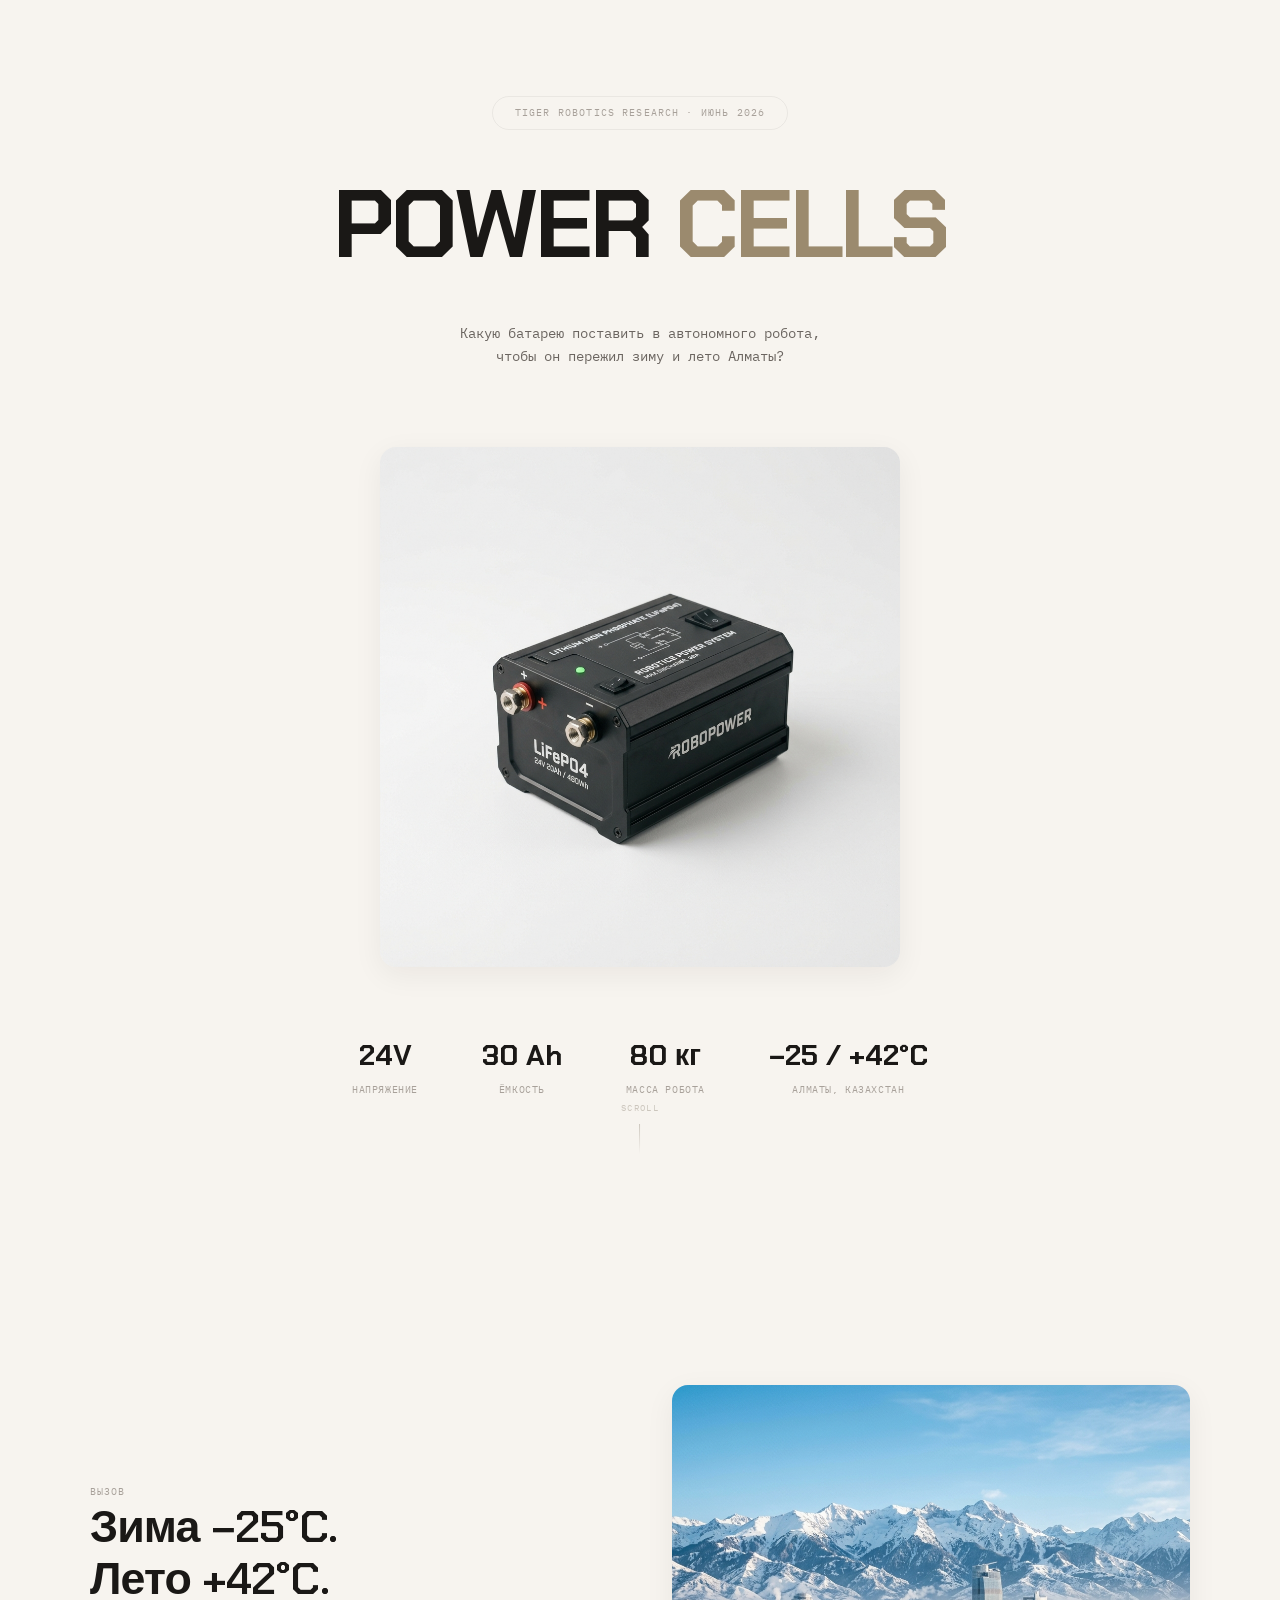
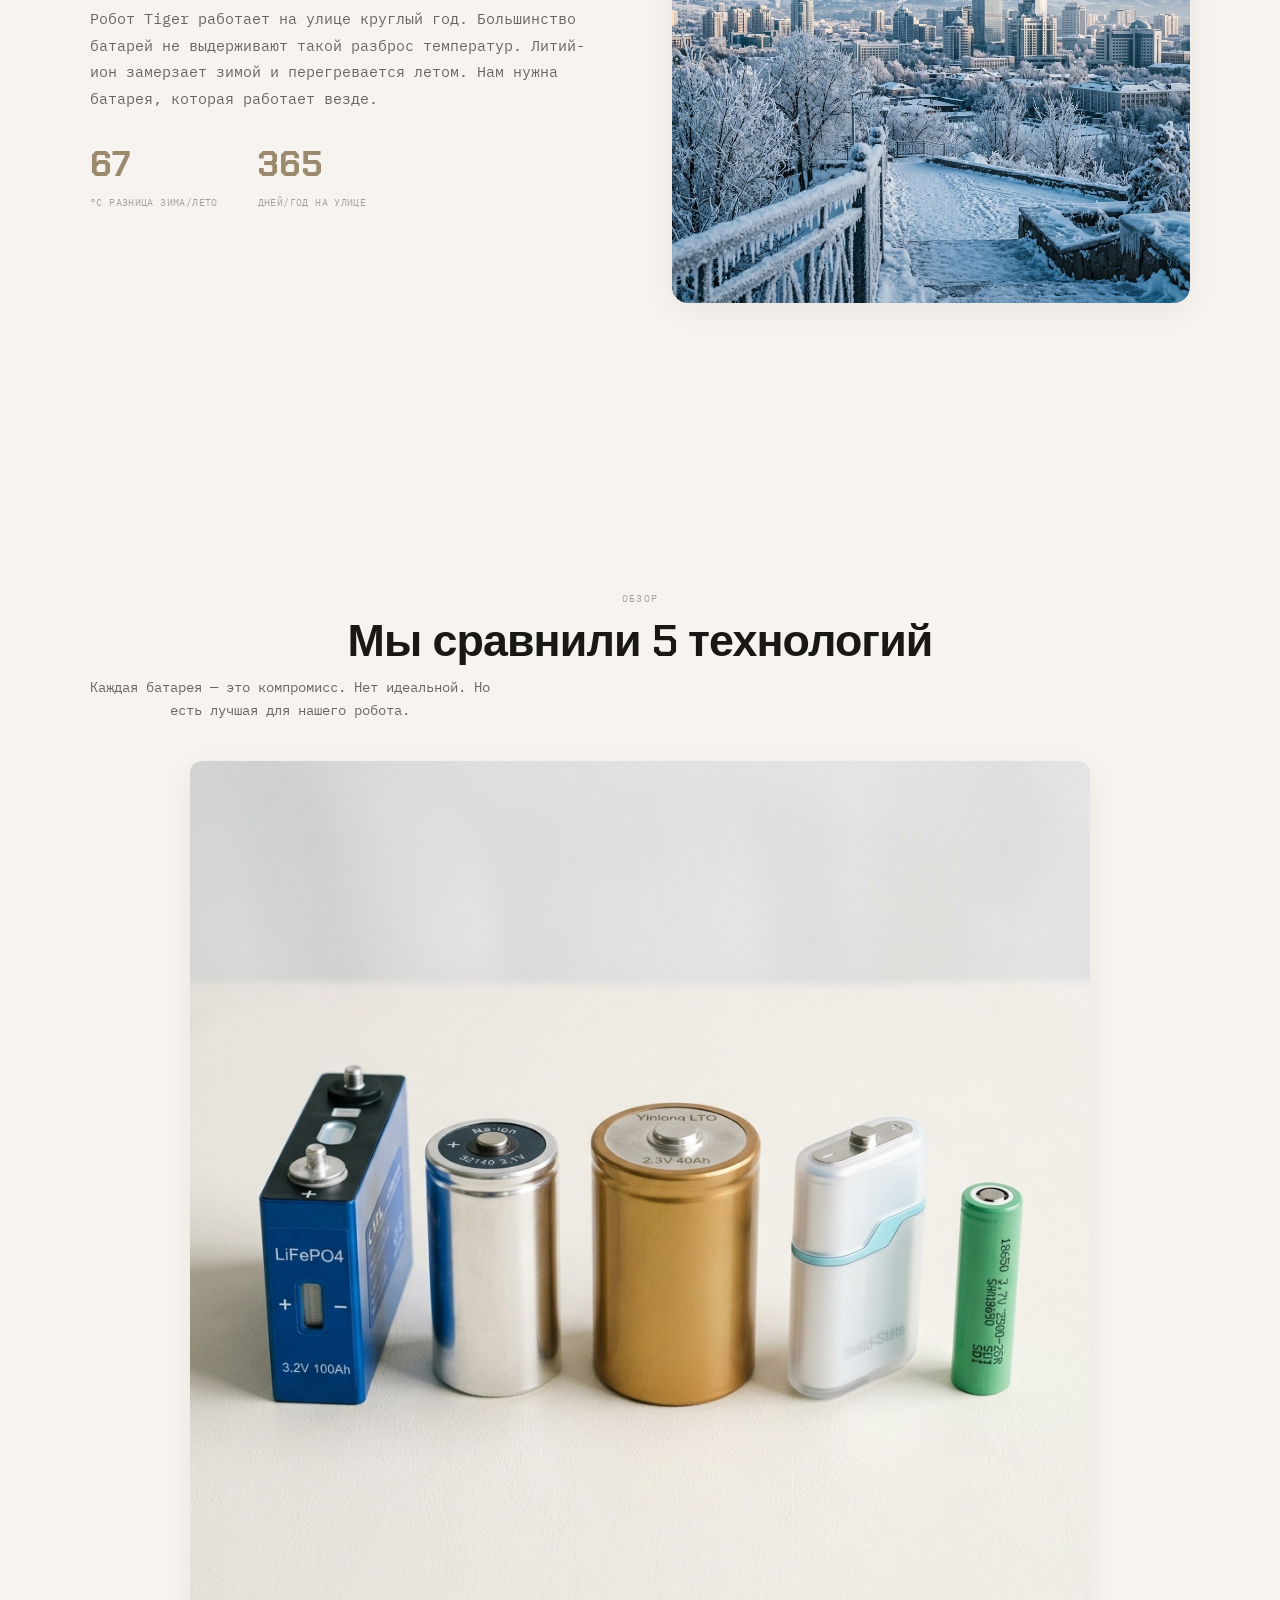
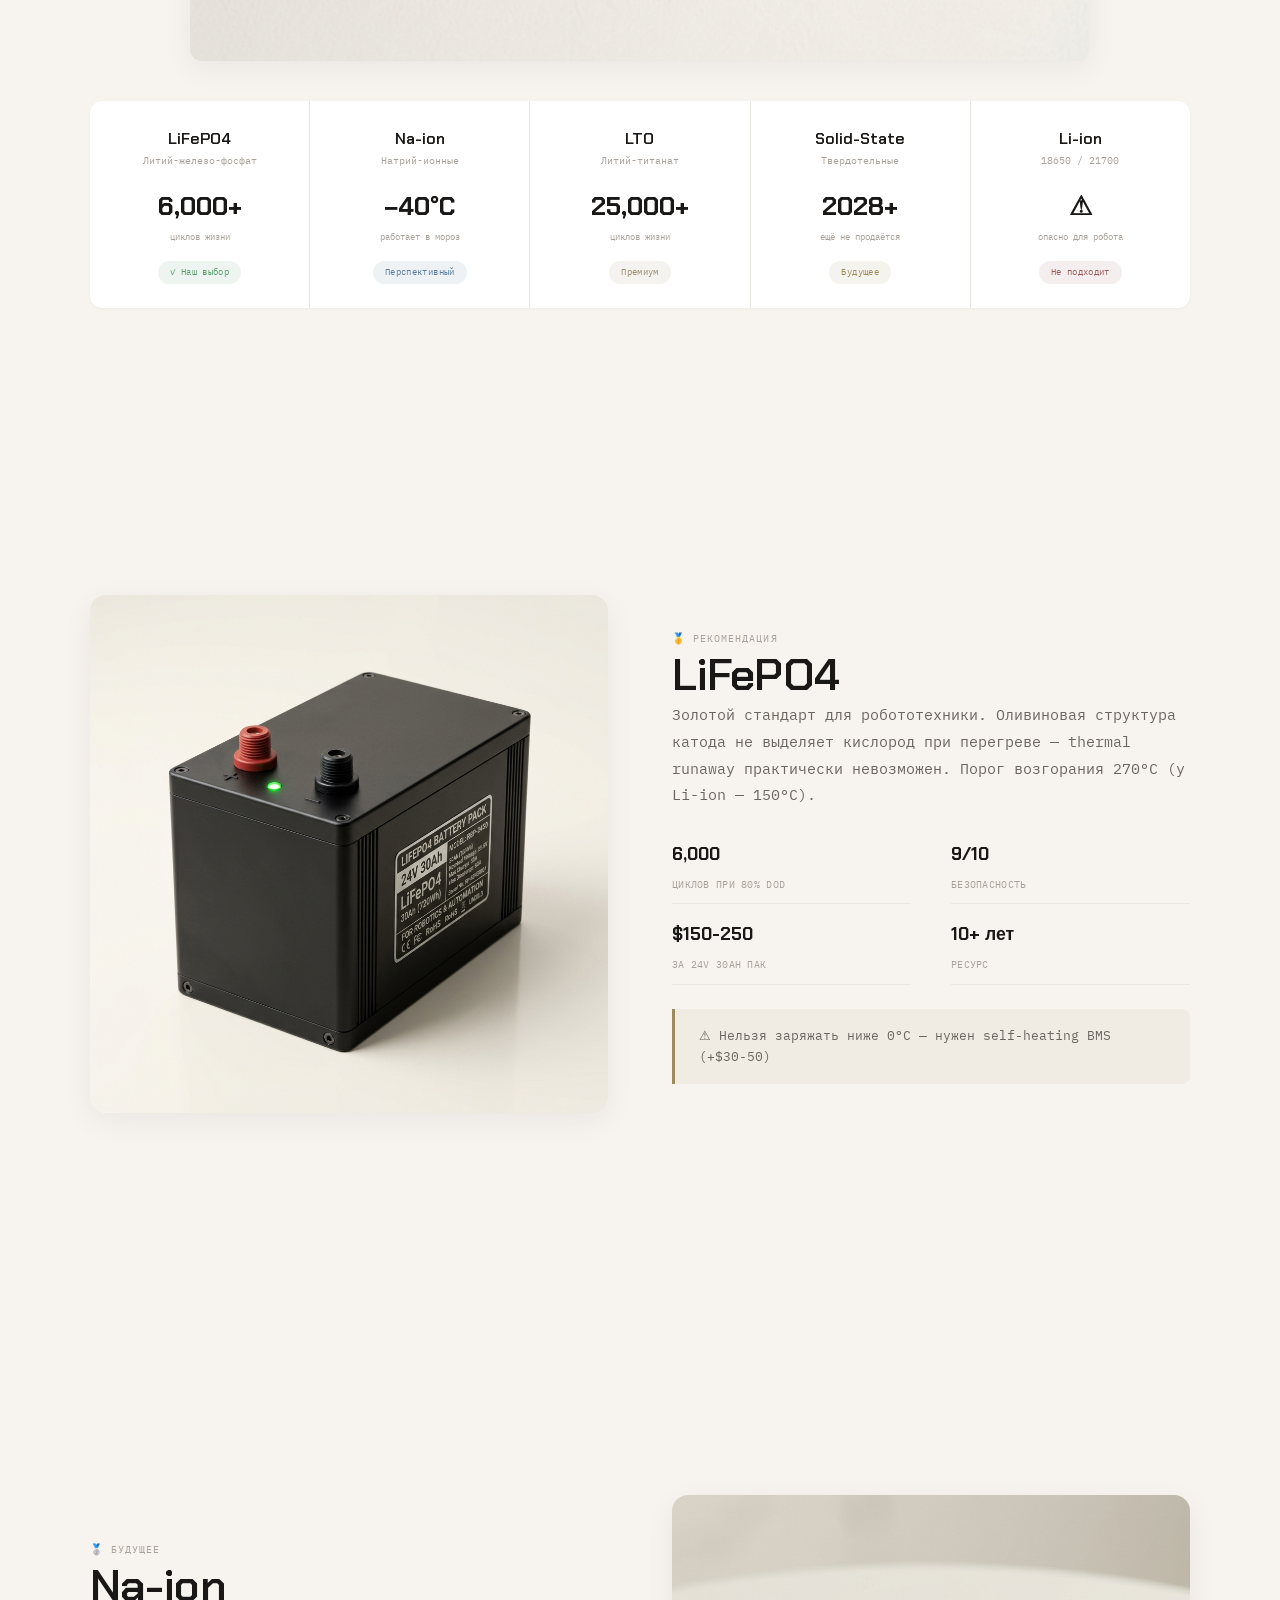
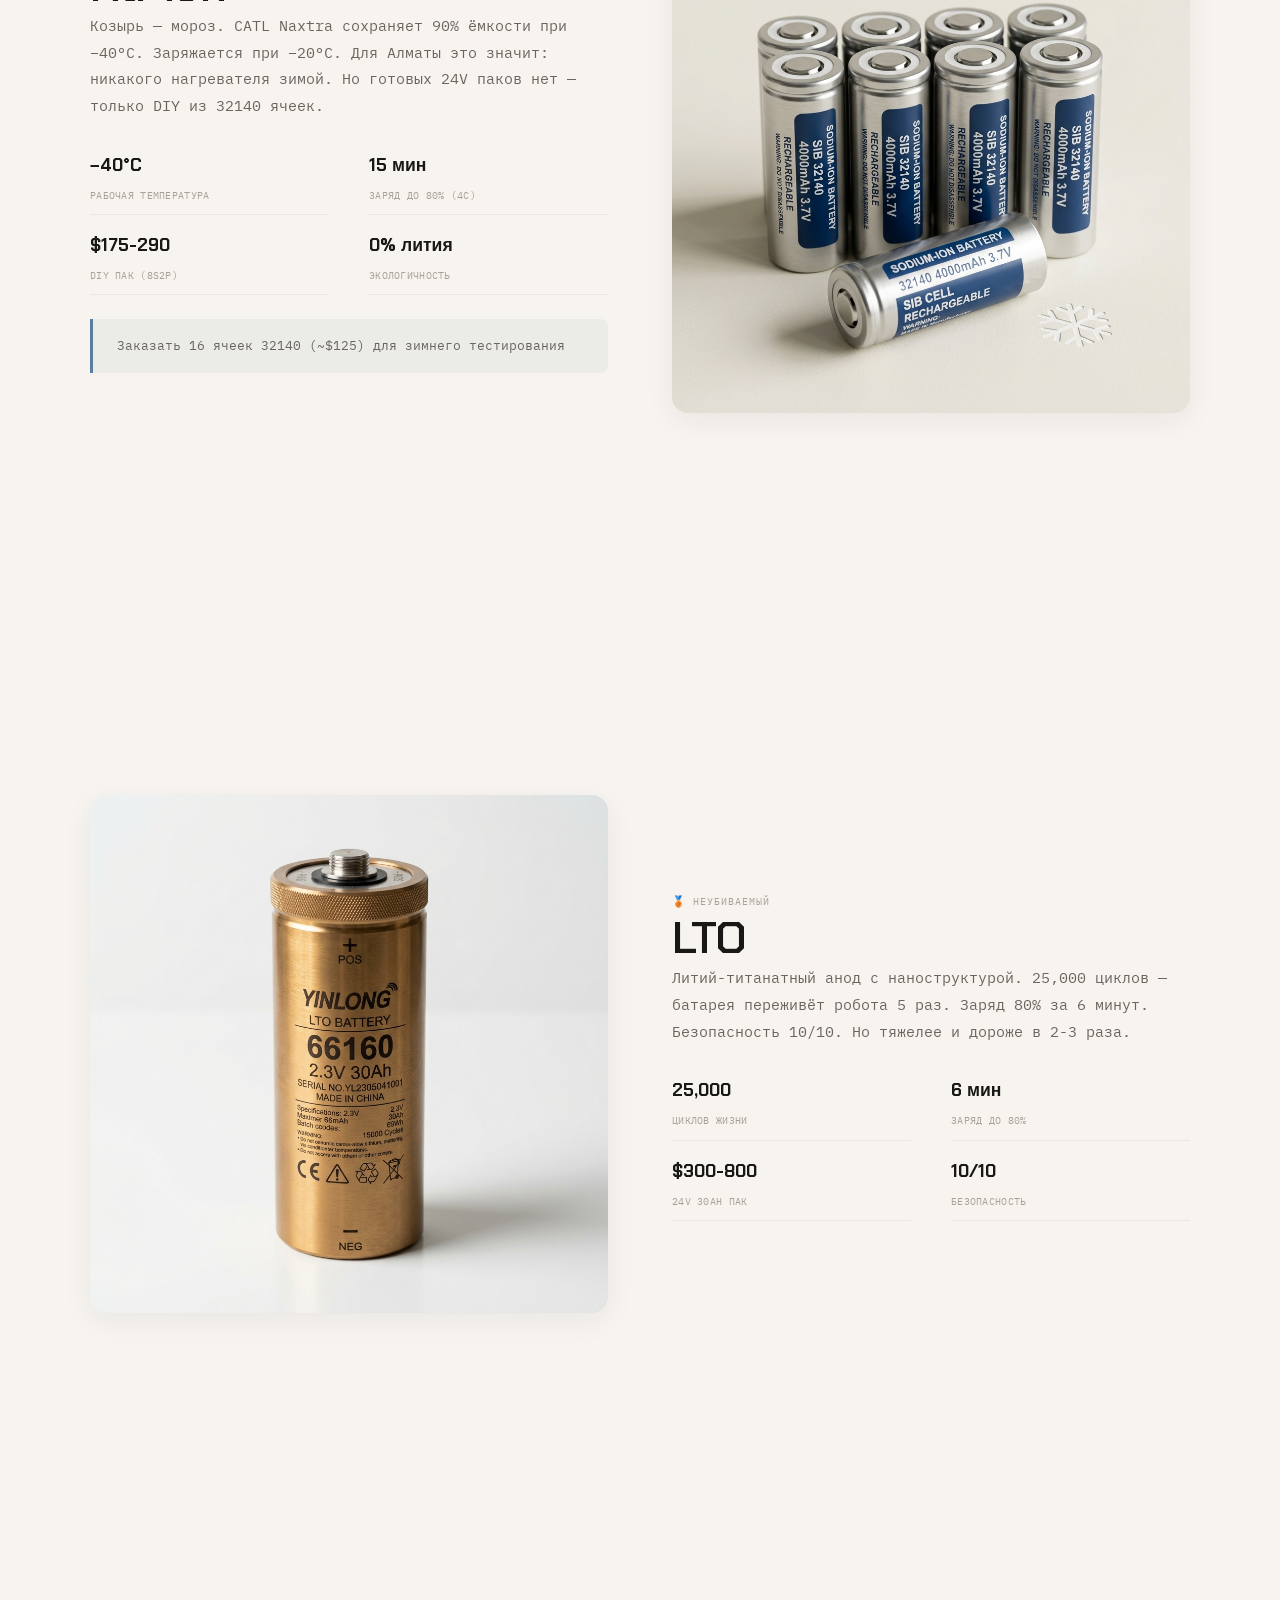
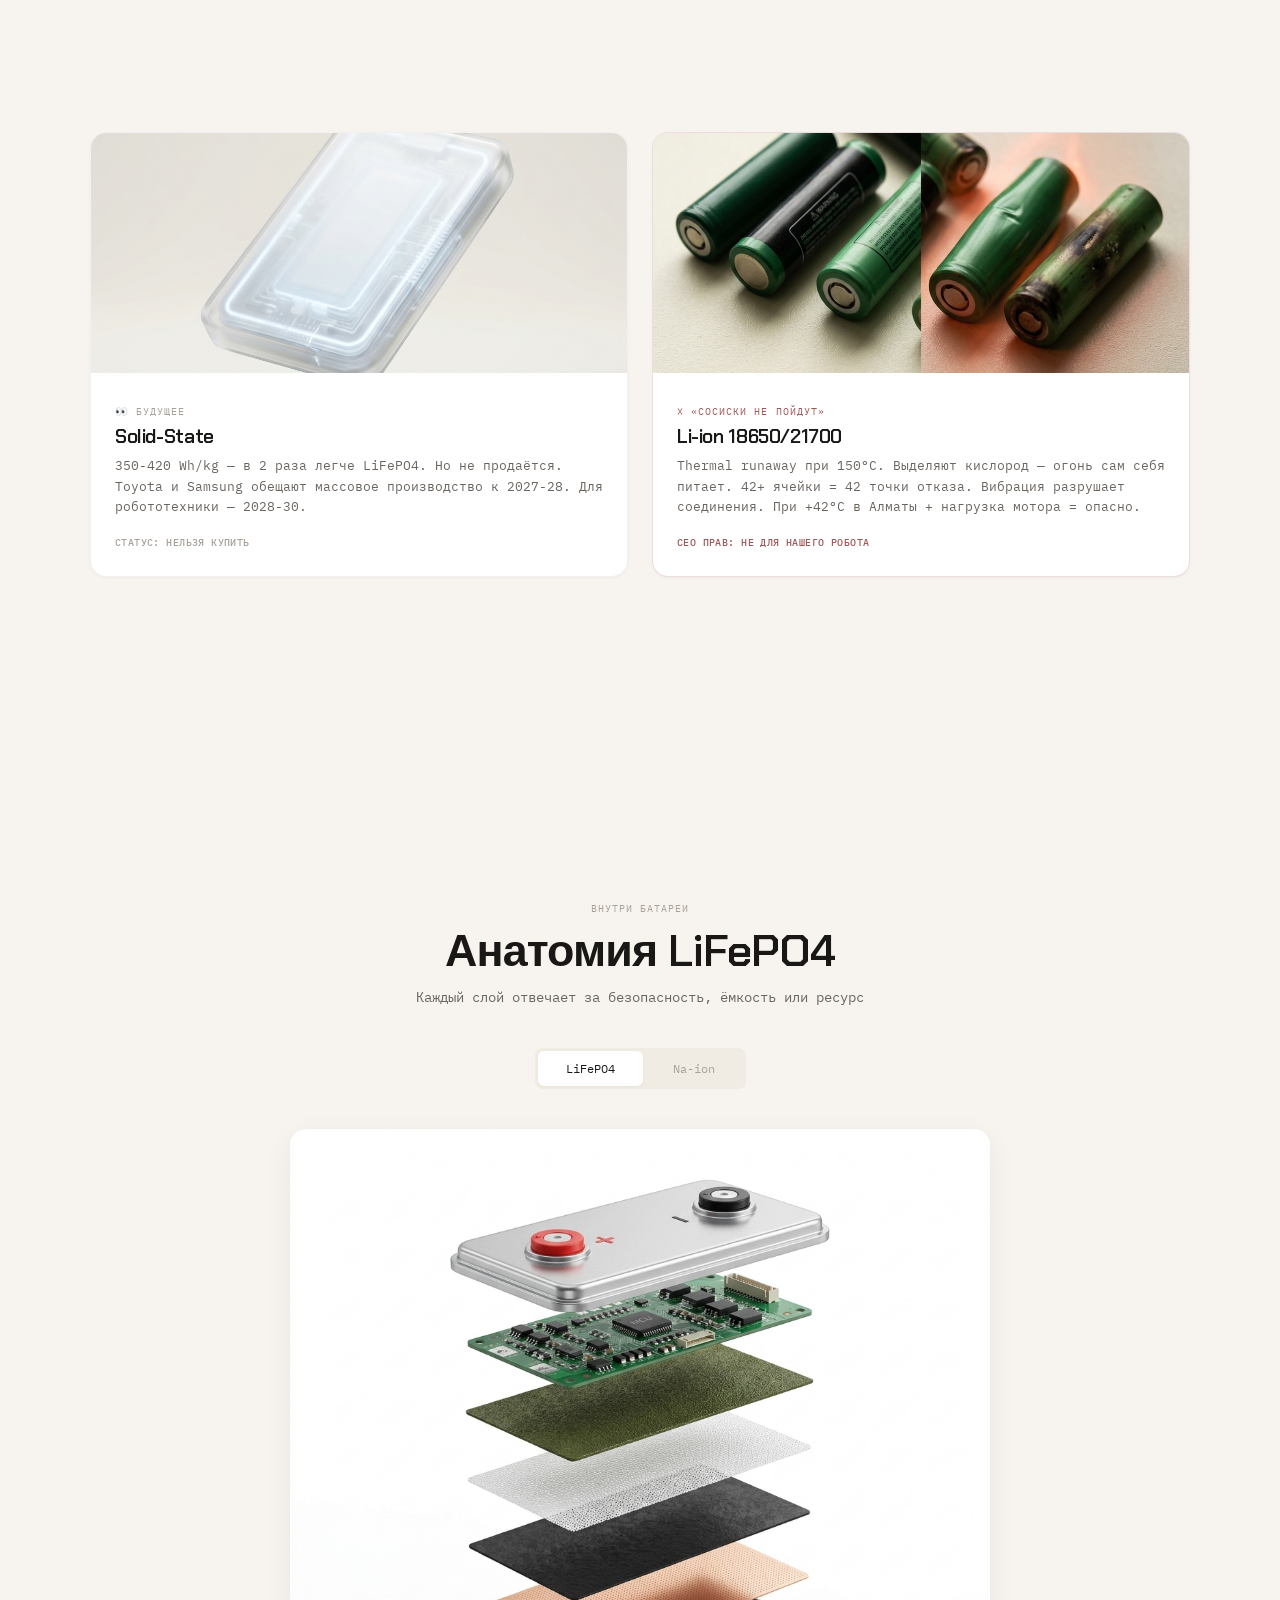
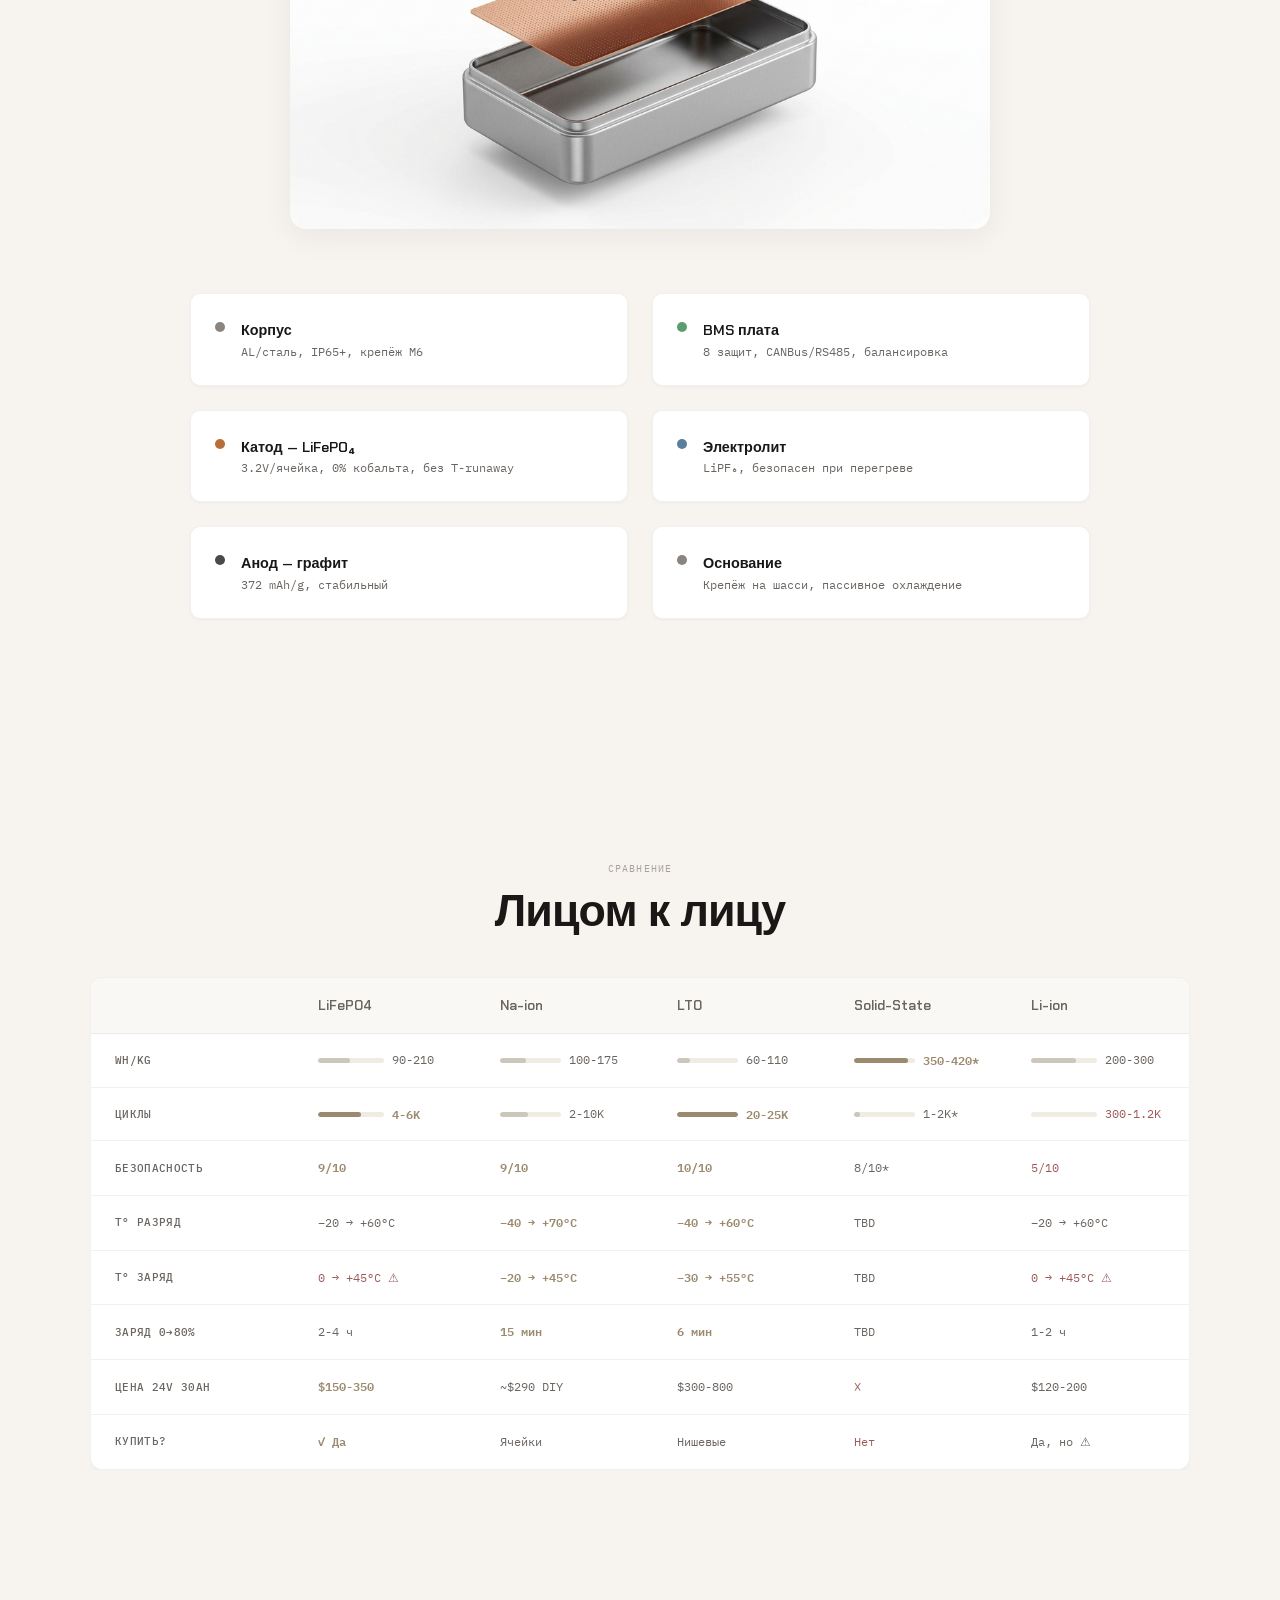
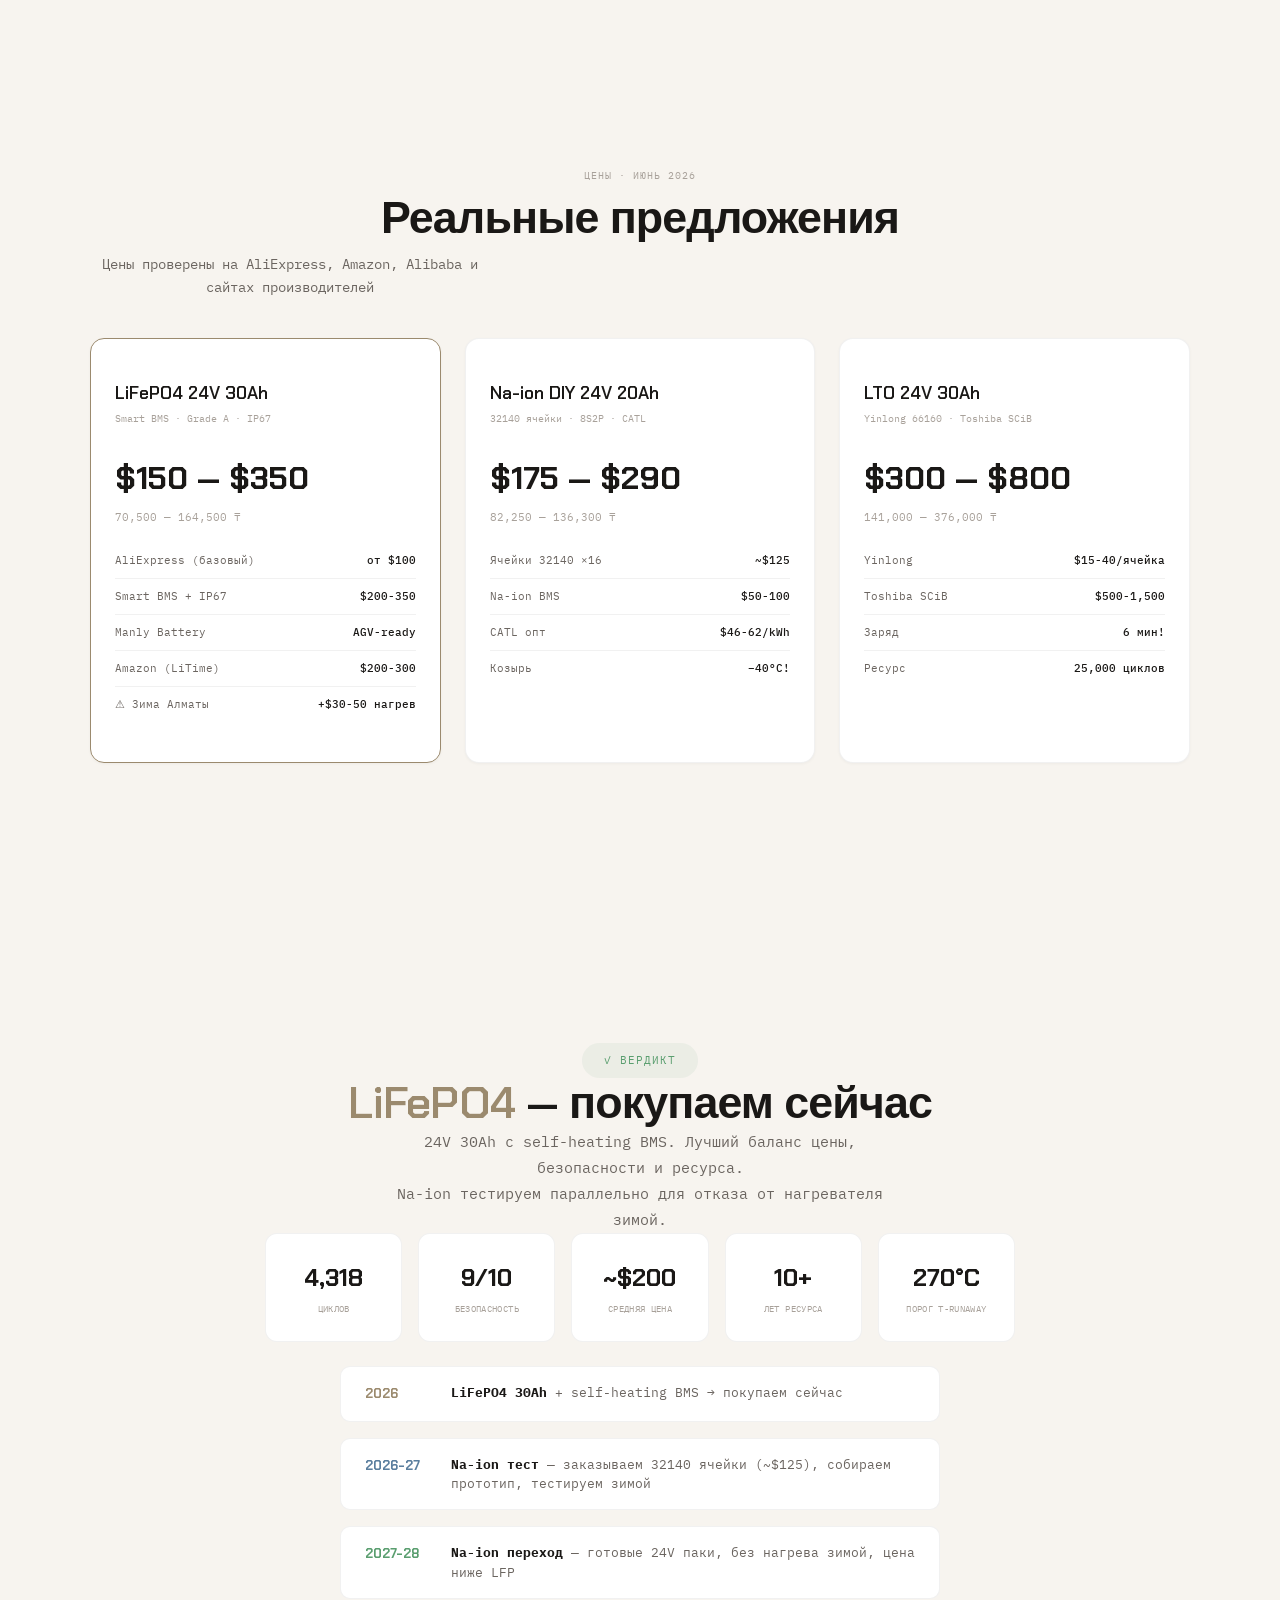
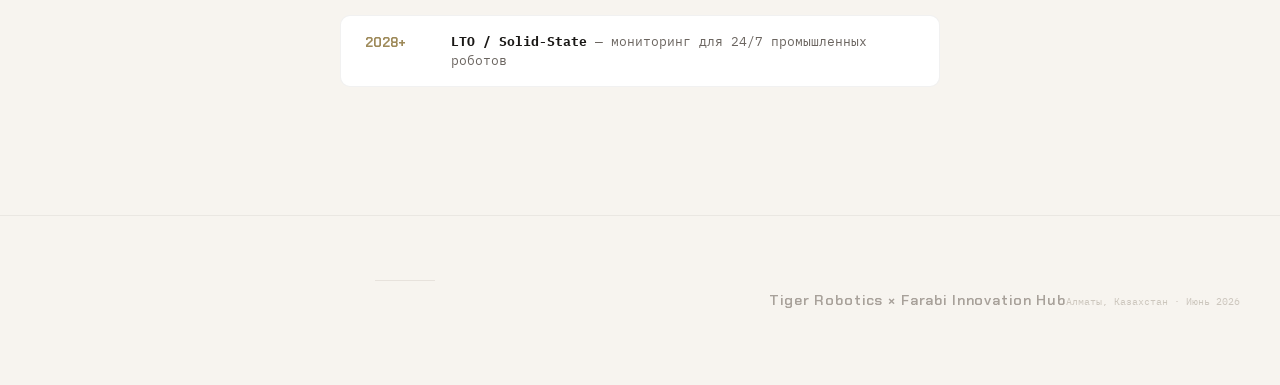
==== commit 7e956810: "Anatomy: separate exploded images for LiFePO4 and Na-ion" ====
--- a/index.html
+++ b/index.html
@@ -306,12 +306,11 @@
         <button class="toggle-btn" data-type="naion">Na-ion</button>
       </div>
 
-      <div class="anatomy-hero reveal stagger-3">
-        <img src="img/battery-exploded.png" alt="Battery exploded view" width="1400" height="900">
-      </div>
-
       <!-- LiFePO4 layers -->
       <div class="anatomy-content-group" data-type="lifepo4">
+        <div class="anatomy-hero reveal stagger-3">
+          <img src="img/exploded-lifepo4.png" alt="LiFePO4 battery exploded view" width="1400" height="900">
+        </div>
         <div class="anatomy-layers">
           <div class="layer-card reveal stagger-1">
             <div class="layer-dot dot-housing"></div>
@@ -342,6 +341,9 @@
 
       <!-- Na-ion layers -->
       <div class="anatomy-content-group" data-type="naion" style="display:none;">
+        <div class="anatomy-hero reveal stagger-3">
+          <img src="img/exploded-naion.png" alt="Na-ion battery exploded view" width="1400" height="900">
+        </div>
         <div class="anatomy-layers">
           <div class="layer-card reveal stagger-1">
             <div class="layer-dot dot-housing"></div>
